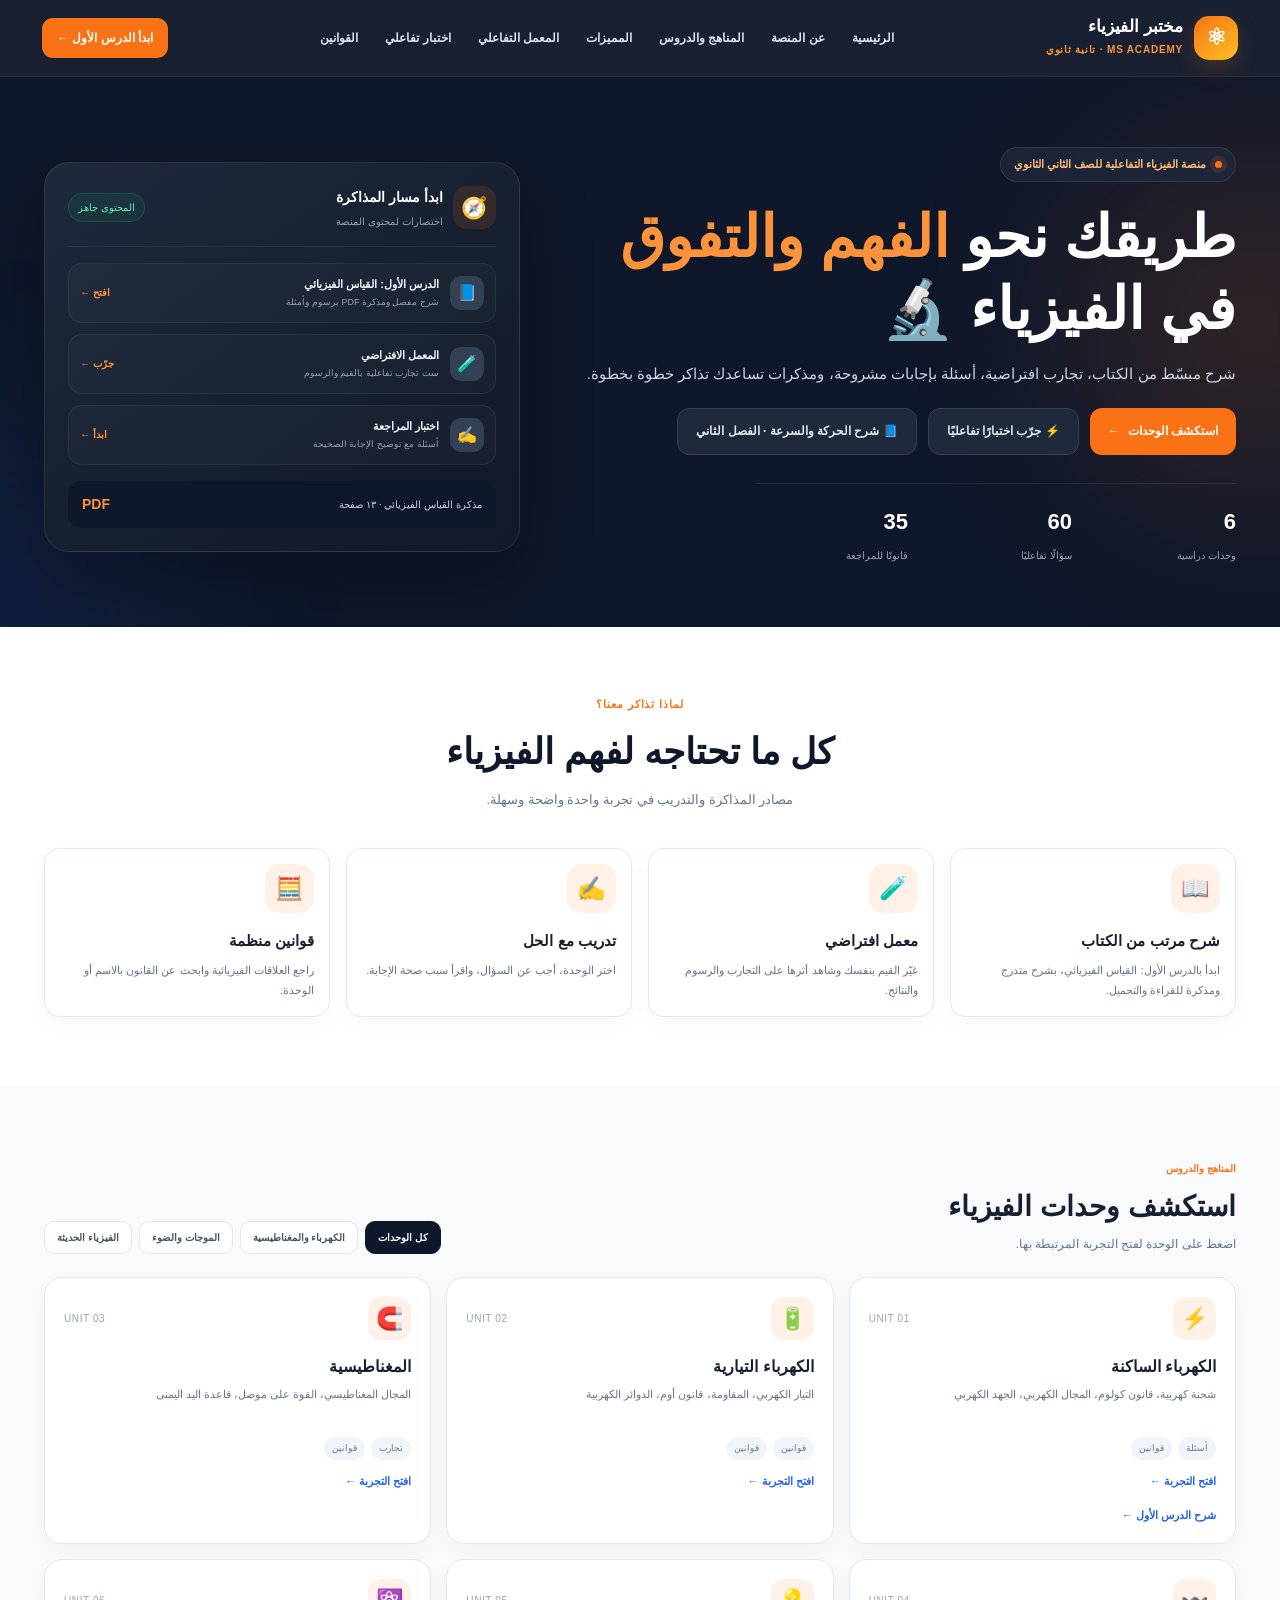
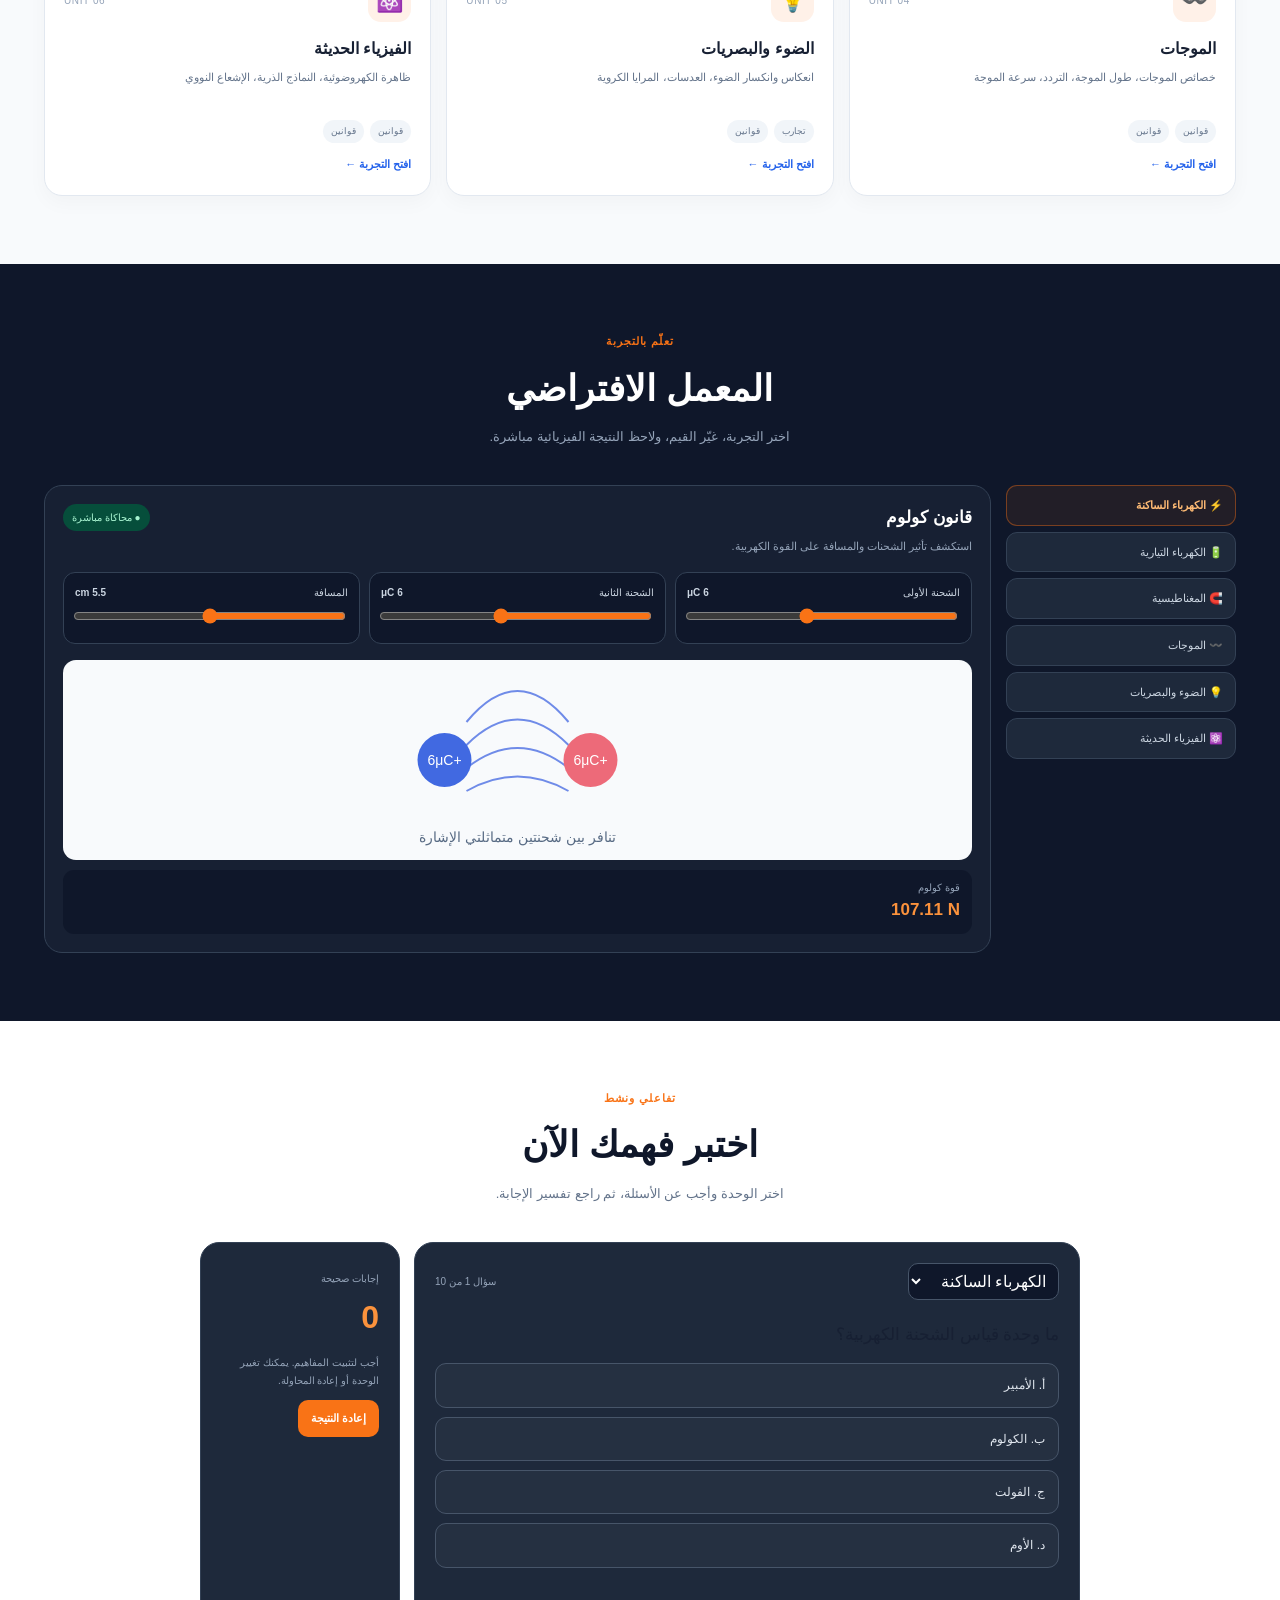
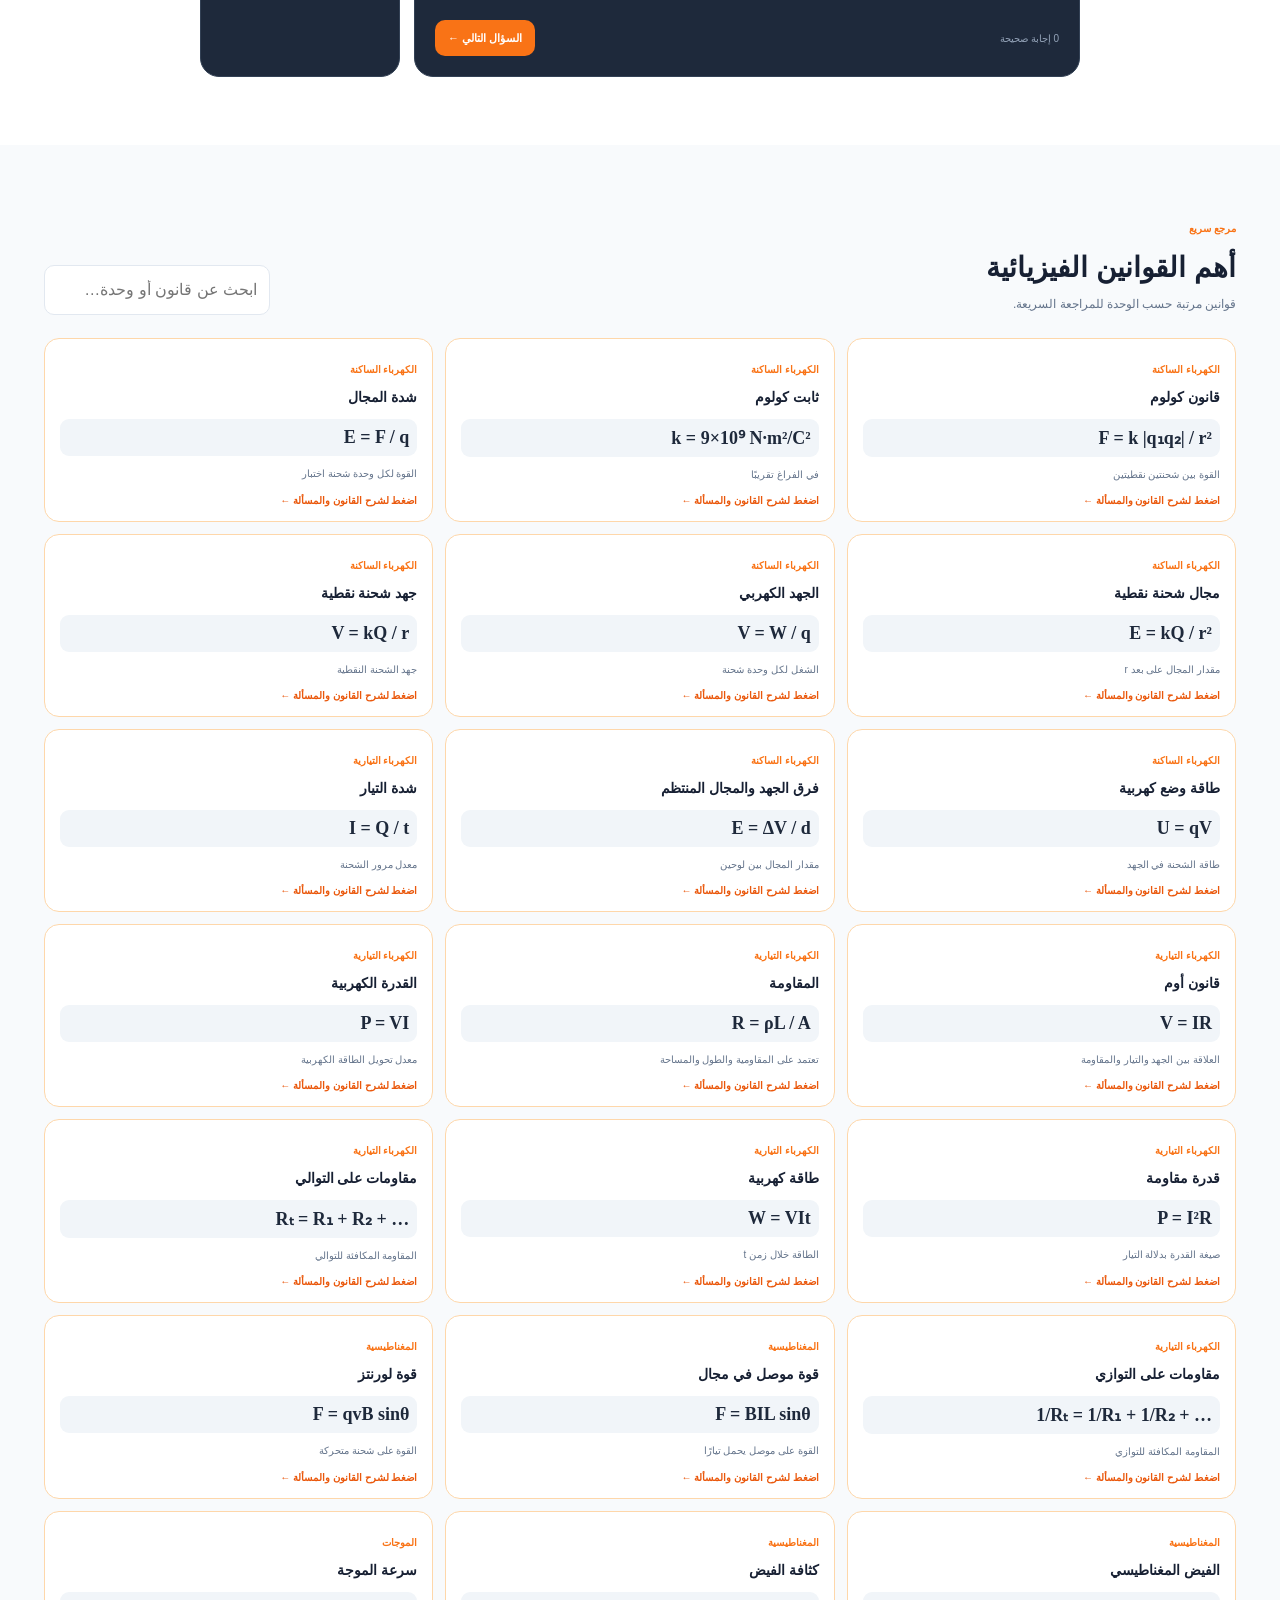
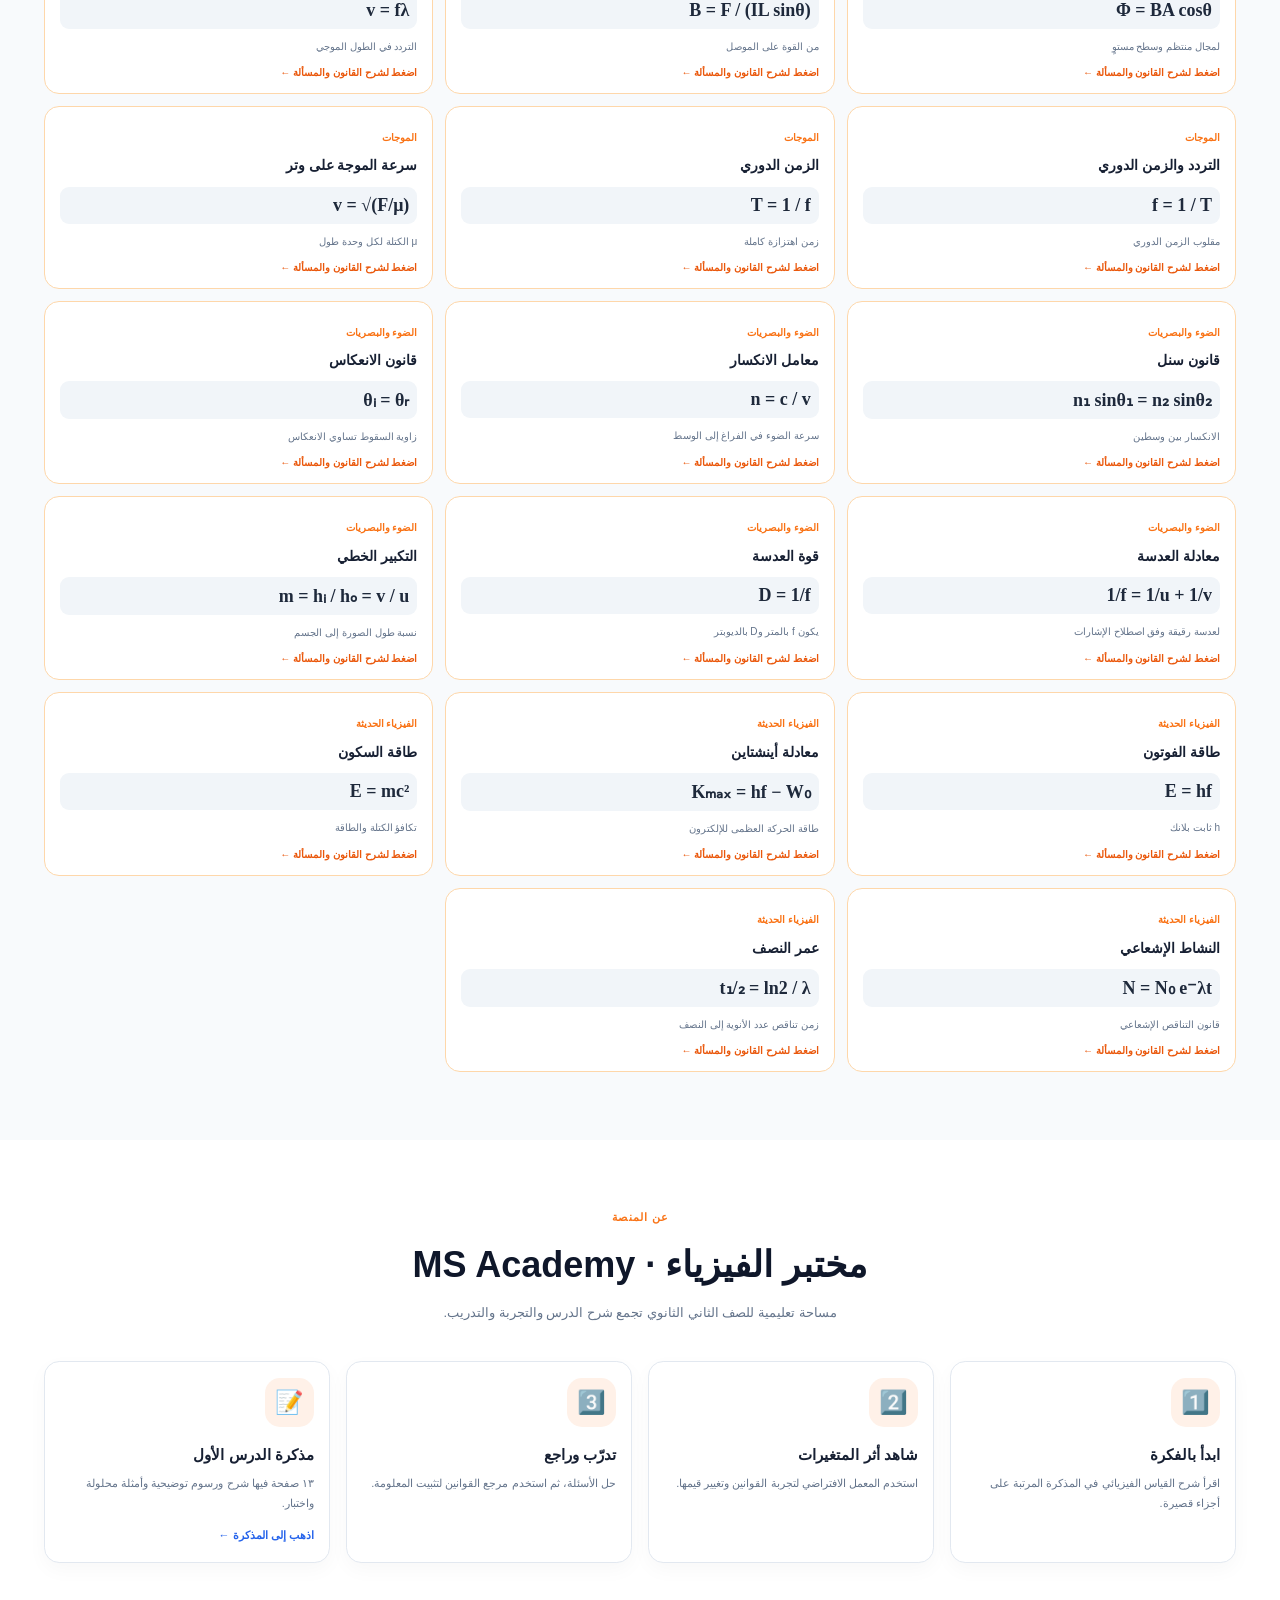
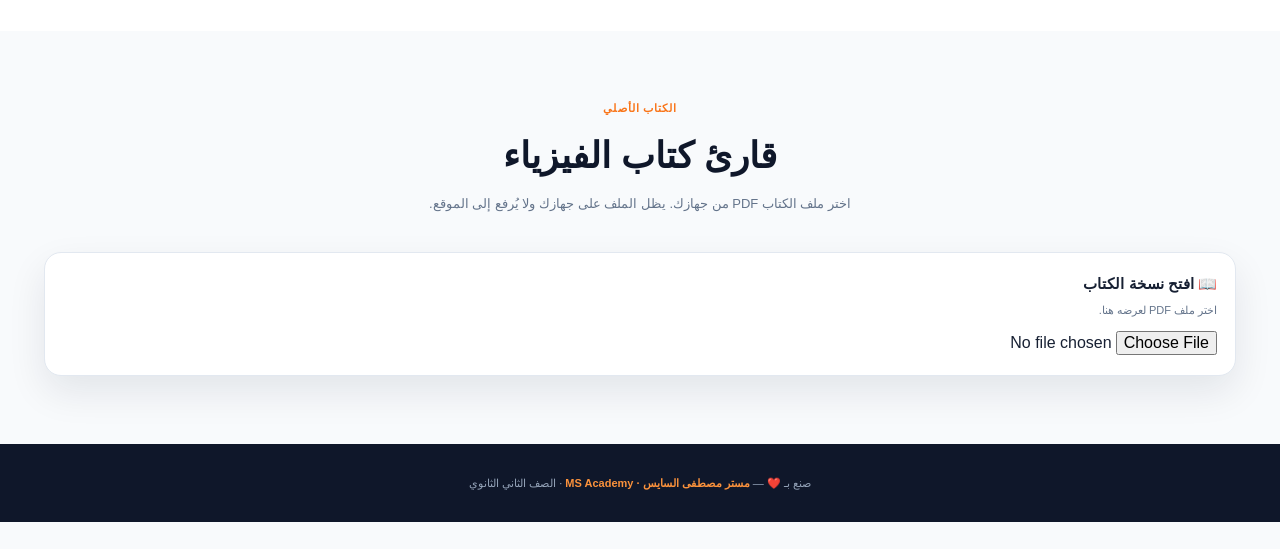
==== index.html @ 617c4ae4 "Link chapter 2 lesson from homepage" ====
<!doctype html>
<html lang="ar" dir="rtl"><head><meta charset="utf-8"><meta name="viewport" content="width=device-width,initial-scale=1"><meta name="theme-color" content="#0f172a"><meta name="description" content="مختبر الفيزياء للصف الثاني الثانوي مع مستر مصطفى السايس: دروس، تجارب افتراضية، أسئلة وقوانين."><title>مختبر الفيزياء | MS Academy</title><link rel="preconnect" href="https://fonts.googleapis.com"><link rel="preconnect" href="https://fonts.gstatic.com" crossorigin><link href="https://fonts.googleapis.com/css2?family=Cairo:wght@400;500;600;700;800;900&display=swap" rel="stylesheet">
<meta http-equiv="Content-Security-Policy" content="default-src 'self'; script-src 'self'; style-src 'self' https://fonts.googleapis.com; font-src 'self' https://fonts.gstatic.com; img-src 'self' data:; frame-src 'self' blob:; object-src 'none'; base-uri 'self'; form-action 'self'"><link rel="stylesheet" href="styles.css"></head>
<body><a class="skiplink" href="#main">انتقل إلى المحتوى</a>
<header class="top"><nav class="nav"><a class="brand" href="#hero"><span class="brandicon">⚛</span><span><h1>مختبر الفيزياء</h1><small>MS Academy · تانية ثانوي</small></span></a><button class="menu" id="menubtn" aria-label="فتح القائمة">☰</button><div class="links" id="links"><a href="#hero">الرئيسية</a><a href="#about">عن المنصة</a><a href="#chapters">المناهج والدروس</a><a href="#features">المميزات</a><a href="#lab">المعمل التفاعلي</a><a href="#quiz">اختبار تفاعلي</a><a href="#formulas">القوانين</a></div><a class="navcta" href="lesson1.html">ابدأ الدرس الأول ←</a></nav></header>
<section class="hero" id="hero"><div class="container"><div class="hero-grid"><div class="hero-copy"><span class="eyebrow-pill"><i></i> منصة الفيزياء التفاعلية للصف الثاني الثانوي</span><h2>طريقك نحو <span>الفهم والتفوق</span> في الفيزياء 🔬</h2><p>شرح مبسّط من الكتاب، تجارب افتراضية، أسئلة بإجابات مشروحة، ومذكرات تساعدك تذاكر خطوة بخطوة.</p><div class="actions"><a class="btn" href="#chapters">استكشف الوحدات <span>←</span></a><a class="btn secondary" href="#quiz">⚡ جرّب اختبارًا تفاعليًا</a><a class="btn secondary" href="lesson2.html">📘 شرح الحركة والسرعة · الفصل الثاني</a></div><div class="hero-stats"><div class="hero-stat"><strong>6</strong><span>وحدات دراسية</span></div><div class="hero-stat"><strong>60</strong><span>سؤالًا تفاعليًا</span></div><div class="hero-stat"><strong>35</strong><span>قانونًا للمراجعة</span></div></div></div><aside class="path-card"><div class="path-head"><div class="path-brand"><span class="path-icon">🧭</span><div><h3>ابدأ مسار المذاكرة</h3><p>اختصارات لمحتوى المنصة</p></div></div><span class="ready">المحتوى جاهز</span></div><div class="path-list"><a class="path-row" href="lesson1.html"><span class="path-row-icon">📘</span><span><b>الدرس الأول: القياس الفيزيائي</b><small>شرح مفصل ومذكرة PDF برسوم وأمثلة</small></span><span class="path-link">افتح ←</span></a><a class="path-row" href="#lab"><span class="path-row-icon">🧪</span><span><b>المعمل الافتراضي</b><small>ست تجارب تفاعلية بالقيم والرسوم</small></span><span class="path-link">جرّب ←</span></a><a class="path-row" href="#quiz"><span class="path-row-icon">✍️</span><span><b>اختبار المراجعة</b><small>أسئلة مع توضيح الإجابة الصحيحة</small></span><span class="path-link">ابدأ ←</span></a></div><div class="path-bottom"><span>مذكرة القياس الفيزيائي · ١٣ صفحة</span><strong>PDF</strong></div></aside></div></div></section>
<main id="main">
<section class="section white" id="features"><div class="container"><div class="section-heading"><span class="tag">لماذا تذاكر معنا؟</span><h2>كل ما تحتاجه لفهم الفيزياء</h2><p>مصادر المذاكرة والتدريب في تجربة واحدة واضحة وسهلة.</p></div><div class="feature-grid"><article class="feature"><span class="feature-icon">📖</span><h3>شرح مرتب من الكتاب</h3><p>ابدأ بالدرس الأول: القياس الفيزيائي، بشرح متدرج ومذكرة للقراءة والتحميل.</p></article><article class="feature"><span class="feature-icon">🧪</span><h3>معمل افتراضي</h3><p>غيّر القيم بنفسك وشاهد أثرها على التجارب والرسوم والنتائج.</p></article><article class="feature"><span class="feature-icon">✍️</span><h3>تدريب مع الحل</h3><p>اختر الوحدة، أجب عن السؤال، واقرأ سبب صحة الإجابة.</p></article><article class="feature"><span class="feature-icon">🧮</span><h3>قوانين منظمة</h3><p>راجع العلاقات الفيزيائية وابحث عن القانون بالاسم أو الوحدة.</p></article></div></div></section>
<section class="section light" id="chapters"><div class="container"><div class="course-head"><div><span class="tile-eyebrow tile-eyebrow-accent">المناهج والدروس</span><h2>استكشف وحدات الفيزياء</h2><p>اضغط على الوحدة لفتح التجربة المرتبطة بها.</p></div><div class="filters" id="course-filters"><button class="filter-btn active" data-filter="all">كل الوحدات</button><button class="filter-btn" data-filter="electric">الكهرباء والمغناطيسية</button><button class="filter-btn" data-filter="waves">الموجات والضوء</button><button class="filter-btn" data-filter="modern">الفيزياء الحديثة</button></div></div><div class="unitgrid" id="unitgrid"></div></div></section>
<section class="section dark" id="lab"><div class="container"><div class="section-heading"><span class="tag">تعلّم بالتجربة</span><h2>المعمل الافتراضي</h2><p class="muted-on-dark">اختر التجربة، غيّر القيم، ولاحظ النتيجة الفيزيائية مباشرة.</p></div><div class="lab-layout"><nav class="labmenu" id="labmenu" aria-label="اختيار تجربة"></nav><div class="labbox"><div class="labtitle"><div><h3 id="labname">قانون كولوم</h3><p id="labdesc">استكشف تأثير الشحنات والمسافة على القوة الكهربية.</p></div><span class="live">● محاكاة مباشرة</span></div><div class="controls" id="controls"></div><canvas class="simcanvas" id="canvas" aria-label="رسم توضيحي للتجربة"></canvas><div class="readout" id="readout"></div></div></div></div></section>
<section class="section white" id="quiz"><div class="container"><div class="section-heading"><span class="tag">تفاعلي ونشط</span><h2>اختبر فهمك الآن</h2><p>اختر الوحدة وأجب عن الأسئلة، ثم راجع تفسير الإجابة.</p></div><div class="quiz-area"><div class="quizcard"><div class="quiztop"><select id="quizunit" aria-label="اختر الوحدة"></select><span class="qcount" id="qcount"></span></div><div class="question" id="question"></div><div class="answers" id="answers"></div><div class="feedback" id="feedback" aria-live="polite"></div><div class="quizfoot"><span class="qcount" id="progress"></span><button class="next" id="nextq">السؤال التالي ←</button></div></div><aside class="quizside"><div><span class="qcount">إجابات صحيحة</span><div class="score"><span id="score">0</span></div></div><p>أجب لتثبيت المفاهيم. يمكنك تغيير الوحدة أو إعادة المحاولة.</p><button class="next" id="restart">إعادة النتيجة</button></aside></div></div></section>
<section class="section light" id="formulas"><div class="container"><div class="course-head"><div><span class="tile-eyebrow tile-eyebrow-accent">مرجع سريع</span><h2>أهم القوانين الفيزيائية</h2><p>قوانين مرتبة حسب الوحدة للمراجعة السريعة.</p></div><input class="search" id="lawsearch" placeholder="ابحث عن قانون أو وحدة…" aria-label="ابحث عن قانون"></div><div class="formula" id="formula"></div></div></section>
<section class="section white" id="about"><div class="container"><div class="section-heading"><span class="tag">عن المنصة</span><h2>مختبر الفيزياء · MS Academy</h2><p>مساحة تعليمية للصف الثاني الثانوي تجمع شرح الدرس والتجربة والتدريب.</p></div><div class="feature-grid"><article class="feature"><span class="feature-icon">1️⃣</span><h3>ابدأ بالفكرة</h3><p>اقرأ شرح القياس الفيزيائي في المذكرة المرتبة على أجزاء قصيرة.</p></article><article class="feature"><span class="feature-icon">2️⃣</span><h3>شاهد أثر المتغيرات</h3><p>استخدم المعمل الافتراضي لتجربة القوانين وتغيير قيمها.</p></article><article class="feature"><span class="feature-icon">3️⃣</span><h3>تدرّب وراجع</h3><p>حل الأسئلة، ثم استخدم مرجع القوانين لتثبيت المعلومة.</p></article><article class="feature"><span class="feature-icon">📝</span><h3>مذكرة الدرس الأول</h3><p>١٣ صفحة فيها شرح ورسوم توضيحية وأمثلة محلولة واختبار.</p><a class="arrow" href="lesson1.html">اذهب إلى المذكرة ←</a></article></div></div></section>
<section class="section light" id="book"><div class="container"><div class="section-heading"><span class="tag">الكتاب الأصلي</span><h2>قارئ كتاب الفيزياء</h2><p>اختر ملف الكتاب PDF من جهازك. يظل الملف على جهازك ولا يُرفع إلى الموقع.</p></div><div class="bookbox"><h3>📖 افتح نسخة الكتاب</h3><p>اختر ملف PDF لعرضه هنا.</p><input id="pdf-file" type="file" accept="application/pdf,.pdf" aria-label="اختر ملف كتاب PDF"></div><iframe id="pdf-frame" class="pdf-frame" title="عارض كتاب الفيزياء"></iframe></div></section>
</main><dialog class="law-dialog" id="law-dialog" aria-labelledby="law-dialog-title"><div class="law-dialog-inner"><div class="law-dialog-head"><div><span class="tile-eyebrow law-dialog-kicker">الكهرباء الساكنة · شرح القانون</span><h2 id="law-dialog-title">قانون كولوم</h2><p>القوة الكهروستاتيكية بين شحنتين نقطيتين</p></div><button class="law-close" id="law-close" aria-label="إغلاق الشرح">×</button></div><div class="law-dialog-content"><p>يحسب قانون كولوم مقدار القوة الكهربائية المتبادلة بين شحنتين صغيرتين ساكنتين. تزداد القوة بزيادة مقدار الشحنتين، وتقل كلما زادت المسافة بينهما.</p><div class="law-equation">F = k |q₁ q₂| / r²<small>مقدار القوة الكهروستاتيكية</small></div><h3>معاني الرموز</h3><div class="law-details-grid"><div class="law-detail"><b>F</b> مقدار القوة، بوحدة النيوتن (N).</div><div class="law-detail"><b>q₁ ، q₂</b> مقدار الشحنتين، بوحدة الكولوم (C).</div><div class="law-detail"><b>r</b> المسافة بين مركزي الشحنتين، بالمتر (m).</div><div class="law-detail"><b>k</b> ثابت كولوم، ويساوي تقريبًا 9×10⁹ N·m²/C² في الهواء أو الفراغ.</div></div><h3>متى وكيف نستخدمه؟</h3><ol><li>حوّل الشحنات إلى كولوم والمسافة إلى متر قبل التعويض.</li><li>عوّض بمقادير الشحنات والمسافة في القانون؛ تربيع المسافة مهم.</li><li>الناتج يعطي مقدار القوة. حدّد اتجاهها من نوع الشحنتين: المتشابهتان تتنافران والمختلفتان تتجاذبان.</li></ol><h3>مسألة محلولة</h3><div class="example-box"><p><b>المسألة:</b> شحنتان مقداراهما +2 μC و−3 μC، تفصل بينهما مسافة 20 cm. احسب مقدار القوة ونوعها.</p><div class="solution-step"><b>١) التحويل إلى وحدات النظام الدولي:</b><br>q₁ = 2×10⁻⁶ C، و q₂ = 3×10⁻⁶ C، و r = 0.20 m.</div><div class="solution-step"><b>٢) التعويض:</b><br>F = (9×10⁹ × 2×10⁻⁶ × 3×10⁻⁶) ÷ (0.20)².</div><div class="solution-step"><b>٣) الحساب:</b><br>F = 0.054 ÷ 0.04 = 1.35 N.</div><p><span class="answer-final">الإجابة: 1.35 نيوتن، والقوة تجاذب</span></p><p>لأن الشحنتين مختلفتا الإشارة.</p></div><h3>ملاحظة مهمة</h3><p>القانون هنا يعطي مقدار القوة. لا تنسَ تحويل السنتيمتر والميكروكولوم قبل التعويض، ولا تنسَ تربيع المسافة كاملة.</p></div></div></dialog>
<footer class="footer">صنع بـ <span class="footer-heart">❤️</span> — <b>مستر مصطفى السايس · MS Academy</b> · الصف الثاني الثانوي</footer>
<script src="app.js" defer></script></body></html>
---- styles.css ----
:root{--dark:#0f172a;--navy:#1e293b;--orange:#f97316;--orange2:#ea580c;--blue:#3b82f6;--light:#f8fafc;--ink:#172033;--muted:#64748b;--line:#e2e8f0;--shadow:0 16px 38px rgba(15,23,42,.09)}*{box-sizing:border-box}html{scroll-behavior:smooth;scroll-padding-top:82px}body{margin:0;background:var(--light);color:var(--ink);font-family:Cairo,Tahoma,Arial,sans-serif;line-height:1.7}a{color:inherit;text-decoration:none}button,input,select{font:inherit}button{cursor:pointer}.top{position:sticky;top:0;z-index:30;background:rgba(15,23,42,.96);color:#fff;backdrop-filter:blur(14px);border-bottom:1px solid #ffffff12}.nav{height:76px;max-width:1240px;margin:auto;padding:0 22px;display:flex;align-items:center;justify-content:space-between;gap:16px}.brand{display:flex;align-items:center;gap:11px}.brandicon{width:44px;height:44px;display:grid;place-items:center;border-radius:15px;background:linear-gradient(145deg,var(--orange),#fbbf24);font-size:23px;font-weight:900;box-shadow:0 8px 22px #f9731633}.brand h1{font-size:17px;line-height:1.1;margin:0}.brand small{display:block;color:#fb923c;text-transform:uppercase;letter-spacing:.08em;font-size:10px;font-weight:800;margin-top:5px}.links{display:flex;align-items:center;gap:3px}.links a{padding:9px 12px;border-radius:11px;color:#dbe4f0;font-weight:600;font-size:12px;transition:.18s}.links a:hover,.links a.active{color:#fb923c;background:#ffffff0c}.navcta{background:var(--orange);color:white;padding:10px 15px;border-radius:11px;font-size:12px;font-weight:800;white-space:nowrap}.navcta:hover,.btn:hover{background:var(--orange2);transform:translateY(-1px)}.menu{display:none;color:#fff;background:#ffffff0e;border:1px solid #ffffff20;border-radius:10px;padding:7px 11px;font-size:20px}.hero{position:relative;background:var(--dark);color:#fff;overflow:hidden;padding:70px 22px 60px}.hero:before,.hero:after{content:"";position:absolute;width:350px;height:350px;border-radius:50%;filter:blur(90px);pointer-events:none}.hero:before{background:#f9731624;right:-150px;top:70px}.hero:after{background:#2563eb1a;left:-170px;bottom:-140px}.container{max-width:1240px;padding:0 22px;margin:0 auto;position:relative;z-index:1}.hero-grid{display:grid;grid-template-columns:1.25fr .9fr;align-items:center;gap:55px}.hero-copy{text-align:right}.eyebrow-pill{display:inline-flex;align-items:center;gap:9px;padding:7px 13px;border-radius:99px;border:1px solid #ffffff17;background:#1e293bcc;color:#fdba74;font-size:11px;font-weight:700}.eyebrow-pill i{width:7px;height:7px;border-radius:50%;background:var(--orange);box-shadow:0 0 0 5px #f9731622}.hero h2{font-size:clamp(34px,4.5vw,59px);line-height:1.25;margin:20px 0 15px;font-weight:900}.hero h2 span{color:#fb923c}.hero-copy>p{color:#cbd5e1;font-size:15px;max-width:650px;margin:0}.actions{display:flex;flex-wrap:wrap;gap:11px;margin-top:22px}.btn{display:inline-flex;justify-content:center;align-items:center;gap:8px;background:var(--orange);color:white;border:0;border-radius:12px;padding:12px 18px;font-size:12px;font-weight:800;transition:.2s}.btn.secondary{background:#1e293b;border:1px solid #334155;color:#e2e8f0}.btn.secondary:hover{background:#334155}.hero-stats{display:grid;grid-template-columns:repeat(3,1fr);gap:12px;max-width:480px;margin-top:28px;padding-top:19px;border-top:1px solid #ffffff15}.hero-stat strong{font-size:22px;display:block;color:#fff}.hero-stat span{font-size:10px;color:#94a3b8}.path-card{background:linear-gradient(145deg,#1e293b,#111827);border:1px solid #ffffff17;border-radius:25px;padding:23px;box-shadow:0 28px 70px #0004}.path-head{display:flex;align-items:center;justify-content:space-between;gap:12px;padding-bottom:16px;border-bottom:1px solid #ffffff12}.path-brand{display:flex;align-items:center;gap:10px}.path-icon{width:43px;height:43px;display:grid;place-items:center;border-radius:14px;background:#f9731620;color:#fb923c;font-size:21px}.path-head h3{font-size:14px;margin:0}.path-head p{font-size:10px;color:#94a3b8;margin:3px 0 0}.ready{font-size:10px;color:#6ee7b7;background:#10b98118;border:1px solid #10b98133;padding:5px 9px;border-radius:99px}.path-list{display:grid;gap:11px;margin:16px 0}.path-row{display:flex;align-items:center;gap:11px;padding:11px;border:1px solid #ffffff10;border-radius:14px;background:#ffffff06}.path-row-icon{width:34px;height:34px;flex:none;display:grid;place-items:center;background:#334155;border-radius:11px}.path-row b{display:block;font-size:11px;color:#f1f5f9}.path-row small{display:block;color:#94a3b8;font-size:9px;margin-top:2px}.path-link{margin-right:auto;color:#fb923c;font-size:10px;font-weight:700}.path-bottom{display:flex;align-items:center;justify-content:space-between;background:#0f172a;border-radius:13px;padding:12px 14px;color:#cbd5e1;font-size:10px}.path-bottom strong{color:#fb923c;font-size:14px}.section{padding:68px 22px}.section.white{background:#fff}.section.light{background:var(--light)}.section.dark{background:var(--dark);color:#fff}.section-heading{text-align:center;max-width:730px;margin:0 auto 37px}.section-heading .tag{font-size:11px;font-weight:900;letter-spacing:.08em;color:var(--orange);display:block}.section-heading h2{font-size:clamp(25px,3vw,36px);margin:7px 0;color:#0f172a}.section.dark .section-heading h2{color:#fff}.section-heading p{font-size:13px;color:var(--muted);margin:0}.section.dark .section-heading p{color:#94a3b8}.feature-grid{display:grid;grid-template-columns:repeat(4,minmax(0,1fr));gap:16px}.feature{background:#fff;border:1px solid var(--line);border-radius:19px;padding:22px;box-shadow:0 7px 20px #0f172a08;transition:.25s}.feature:hover,.unit:hover{transform:translateY(-5px);box-shadow:var(--shadow)}.feature-icon{width:49px;height:49px;display:grid;place-items:center;border-radius:15px;background:#fff1e8;color:var(--orange);font-size:23px}.feature h3{font-size:15px;margin:15px 0 7px}.feature p{font-size:11px;color:var(--muted);line-height:1.8;margin:0}.course-head{display:flex;justify-content:space-between;align-items:end;gap:18px;margin-bottom:23px}.course-head h2{font-size:28px;margin:3px 0}.course-head p{color:var(--muted);font-size:12px;margin:0}.filters{display:flex;flex-wrap:wrap;gap:7px}.filter-btn{border:1px solid var(--line);border-radius:10px;background:white;color:#475569;padding:7px 12px;font-size:10px;font-weight:700}.filter-btn.active,.filter-btn:hover{background:var(--dark);color:#fff;border-color:var(--dark)}.unitgrid{display:grid;grid-template-columns:repeat(3,minmax(0,1fr));gap:15px}.unit{background:#fff;border:1px solid var(--line);border-radius:18px;padding:19px;transition:.22s;cursor:pointer;box-shadow:0 7px 20px #0f172a08}.unitTop{display:flex;align-items:center;justify-content:space-between}.unitIcon{width:43px;height:43px;display:grid;place-items:center;border-radius:13px;background:#fff1e8;font-size:22px}.unitnum{font-size:10px;color:#94a3b8;letter-spacing:.06em}.unit h3{font-size:16px;margin:13px 0 5px}.unit p{font-size:11px;color:var(--muted);margin:0;line-height:1.75;min-height:40px}.chips{display:flex;gap:6px;margin-top:12px}.chip{background:#f1f5f9;border-radius:99px;color:#64748b;padding:4px 8px;font-size:9px}.arrow{display:inline-block;color:#2563eb;font-size:11px;font-weight:800;margin-top:12px}.lab-layout{display:grid;grid-template-columns:230px minmax(0,1fr);gap:15px}.labmenu{display:grid;gap:6px;align-content:start}.labchoice{background:#1e293b;border:1px solid #334155;border-radius:11px;color:#cbd5e1;text-align:right;padding:10px 12px;font-size:11px}.labchoice.active{color:#fdba74;border-color:#f9731666;background:#f9731615;font-weight:800}.labchoice:hover{color:white;border-color:#f97316}.labbox{background:#172033;border:1px solid #334155;border-radius:18px;padding:18px}.labtitle{display:flex;align-items:start;justify-content:space-between;gap:12px}.labtitle h3{font-size:17px;margin:0 0 4px}.labtitle p{font-size:11px;color:#94a3b8;margin:0}.live{background:#064e3b;color:#a7f3d0;font-size:10px;padding:5px 9px;border-radius:99px;white-space:nowrap}.controls{display:flex;gap:9px;flex-wrap:wrap;margin:16px 0}.control{flex:1;min-width:145px;padding:11px;border:1px solid #334155;border-radius:12px;background:#0f172a}.control label{display:flex;justify-content:space-between;gap:5px;font-size:10px;color:#cbd5e1}.control input{width:100%;accent-color:var(--orange);margin-top:7px}.simcanvas{width:100%;height:200px;border-radius:13px;display:block;background:#f8fafc}.readout{display:flex;gap:9px;margin-top:10px}.metric{flex:1;padding:9px 12px;background:#0f172a;border-radius:11px;color:#94a3b8;font-size:10px}.metric b{display:block;color:#fb923c;direction:ltr;text-align:right;font-size:17px}.quiz-area{max-width:880px;margin:auto;display:grid;grid-template-columns:minmax(0,1fr) 200px;gap:14px}.quizcard,.quizside{background:#1e293b;border:1px solid #334155;border-radius:19px;padding:20px}.quiztop,.quizfoot{display:flex;align-items:center;justify-content:space-between;gap:12px}.quiztop select{max-width:65%;background:#0f172a;color:white;border:1px solid #475569;border-radius:10px;padding:8px}.qcount{font-size:10px;color:#94a3b8}.question{font-size:17px;line-height:1.8;margin:20px 0 13px}.answers{display:grid;gap:9px}.answer{width:100%;text-align:right;padding:11px 13px;border:1px solid #475569;border-radius:11px;background:#ffffff08;color:#e2e8f0;font-size:12px}.answer:hover{border-color:var(--orange);background:#f9731610}.answer.correct{border-color:#10b981;background:#064e3b;color:#d1fae5}.answer.wrong{border-color:#f43f5e;background:#4c0519;color:#ffe4e6}.feedback{min-height:32px;font-size:11px;color:#cbd5e1;margin:10px 0}.quizfoot .next,.quizside .next{background:var(--orange);color:white;border:0;border-radius:10px;padding:9px 13px;font-size:11px;font-weight:800}.score{font-size:32px;font-weight:900;color:#fb923c}.quizside p{font-size:10px;color:#94a3b8;line-height:1.8}.formula{display:grid;grid-template-columns:repeat(3,minmax(0,1fr));gap:12px}.law{background:#fff;border:1px solid var(--line);border-radius:15px;padding:15px;transition:.2s}.law:hover{border-color:#fdba74;transform:translateY(-3px);box-shadow:var(--shadow)}.law small{color:var(--orange);font-size:10px;font-weight:800}.law h3{font-size:14px;margin:5px 0}.eq{font:600 18px Cambria,"Times New Roman",serif;direction:ltr;text-align:right;background:#f1f5f9;color:#1e293b;border-radius:9px;padding:8px;margin:9px 0}.law p{font-size:10px;color:var(--muted);margin:0}.search{min-width:210px;padding:10px 12px;border:1px solid var(--line);border-radius:10px;background:#fff}.bookbox{background:#fff;border:1px solid var(--line);border-radius:17px;padding:18px;box-shadow:var(--shadow)}.bookbox h3{font-size:15px;margin:0 0 4px}.bookbox p{font-size:11px;color:var(--muted);margin:0 0 10px}.footer{background:var(--dark);color:#94a3b8;padding:30px 22px;text-align:center;font-size:11px}.footer b{color:#fb923c}.skiplink{position:absolute;right:10px;top:-60px;background:white;color:#0f172a;padding:9px 12px;border-radius:9px;z-index:60}.skiplink:focus{top:10px}:focus-visible{outline:3px solid #fb923c;outline-offset:3px}
@media(max-width:950px){.hero-grid{gap:28px}.feature-grid{grid-template-columns:repeat(2,minmax(0,1fr))}.unitgrid{grid-template-columns:repeat(2,minmax(0,1fr))}.formula{grid-template-columns:repeat(2,minmax(0,1fr))}.links a{padding:8px}.navcta{display:none}}
@media(max-width:650px){.nav{height:66px;padding:0 14px}.brandicon{width:40px;height:40px}.brand h1{font-size:14px}.menu{display:block}.links{display:none;position:absolute;top:66px;right:0;left:0;padding:13px;background:#0f172a;flex-direction:column;align-items:stretch;border-bottom:1px solid #ffffff1a}.links.open{display:flex}.links a{padding:11px}.hero{padding:43px 0}.container{padding:0 15px}.hero-grid{grid-template-columns:1fr;gap:28px}.hero-copy{text-align:center}.hero h2{font-size:35px}.hero-copy>p{font-size:13px}.actions{justify-content:center}.hero-stats{margin:24px auto 0}.hero-stat strong{font-size:19px}.path-card{padding:17px;border-radius:19px}.section{padding:48px 15px}.section-heading{margin-bottom:25px}.section-heading h2{font-size:25px}.feature-grid{grid-template-columns:1fr 1fr;gap:9px}.feature{padding:15px;border-radius:15px}.feature h3{font-size:12px;margin:10px 0 5px}.feature p{font-size:9px}.feature-icon{width:40px;height:40px;font-size:18px}.course-head{align-items:flex-start;flex-direction:column}.course-head h2{font-size:23px}.filters{width:100%}.filter-btn{padding:7px 9px}.unitgrid,.formula{grid-template-columns:1fr}.unit p{min-height:0}.lab-layout{grid-template-columns:1fr}.labmenu{display:flex;overflow:auto;scrollbar-width:thin}.labchoice{white-space:nowrap}.labtitle{flex-direction:column}.controls{display:grid;grid-template-columns:1fr 1fr}.control{min-width:0}.simcanvas{height:170px}.quiz-area{grid-template-columns:1fr}.quizside{display:flex;align-items:center;justify-content:space-between;gap:12px}.question{font-size:15px}.search{width:100%}.bookbox{padding:14px}}
.law-clickable{cursor:pointer;border-color:#fed7aa;position:relative;padding-bottom:38px}.law-clickable:hover{border-color:#f97316;box-shadow:0 14px 28px #f9731618}.law-open{position:absolute;right:15px;bottom:12px;color:#ea580c;font-size:10px;font-weight:800}.law-dialog{width:min(760px,calc(100% - 24px));max-height:88vh;padding:0;border:1px solid #e2e8f0;border-radius:22px;background:#f8fafc;color:#172033;box-shadow:0 30px 100px #0f172a55}.law-dialog::backdrop{background:#0f172ac9;backdrop-filter:blur(5px)}.law-dialog-inner{padding:24px}.law-dialog-head{display:flex;align-items:start;justify-content:space-between;gap:15px;border-bottom:1px solid #e2e8f0;padding-bottom:15px}.law-dialog-head h2{font-size:22px;margin:2px 0}.law-dialog-head p{font-size:12px;color:#64748b;margin:0}.law-close{width:36px;height:36px;border:0;border-radius:11px;background:#e2e8f0;color:#334155;font-size:19px}.law-dialog-content{max-height:calc(88vh - 100px);overflow:auto;padding:14px 2px 3px}.law-dialog-content h3{font-size:14px;margin:17px 0 6px;color:#0f172a}.law-dialog-content p,.law-dialog-content li{font-size:12px;line-height:1.9;color:#475569}.law-equation{direction:ltr;text-align:center;background:#0f172a;color:#fff;border-radius:15px;padding:16px;margin:12px 0;font:700 24px Cambria,"Times New Roman",serif}.law-equation small{display:block;font:12px Cairo,Tahoma,sans-serif;color:#fdba74;margin-top:5px}.law-details-grid{display:grid;grid-template-columns:repeat(2,minmax(0,1fr));gap:8px}.law-detail{background:#fff;border:1px solid #e2e8f0;border-radius:12px;padding:10px;font-size:11px;color:#475569}.law-detail b{color:#ea580c}.example-box{background:#fff7ed;border:1px solid #fed7aa;border-radius:15px;padding:15px}.example-box p{margin:5px 0}.solution-step{padding:7px 0;border-bottom:1px dashed #fdba74}.solution-step:last-child{border:0}.answer-final{display:inline-block;padding:7px 11px;background:#ffedd5;color:#9a3412;border-radius:10px;font-weight:900}@media(max-width:650px){.law-dialog-inner{padding:16px}.law-dialog-head h2{font-size:19px}.law-equation{font-size:19px}.law-details-grid{grid-template-columns:1fr}}
.tile-eyebrow-accent{color:#f97316;font-weight:900;font-size:10px}.muted-on-dark{color:#94a3b8}.pdf-frame{width:100%;height:72vh;border:1px solid #e2e8f0;border-radius:16px;margin-top:15px;background:white}.pdf-frame:not(.is-visible){display:none}.is-visible{display:block}.is-hidden{display:none!important}.law-dialog-kicker{color:#ea580c}.footer-heart{color:#fb7185}
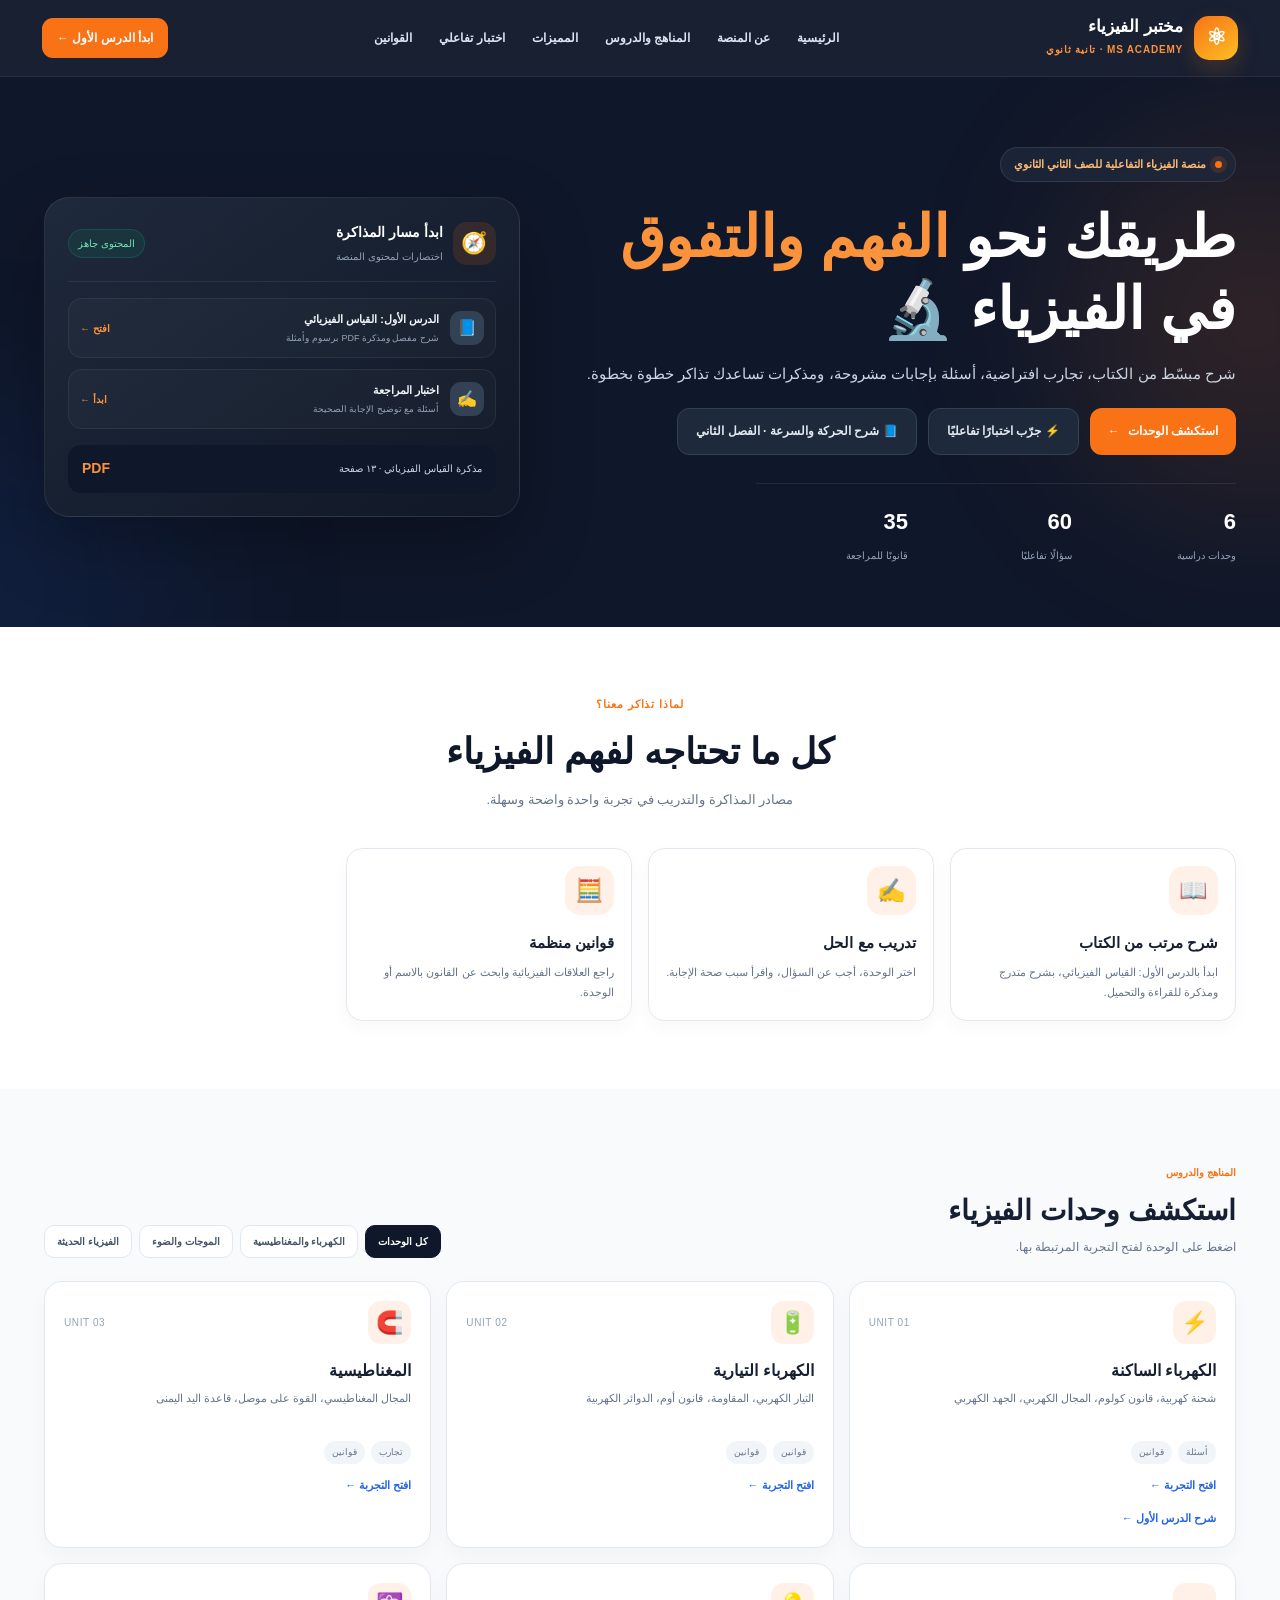
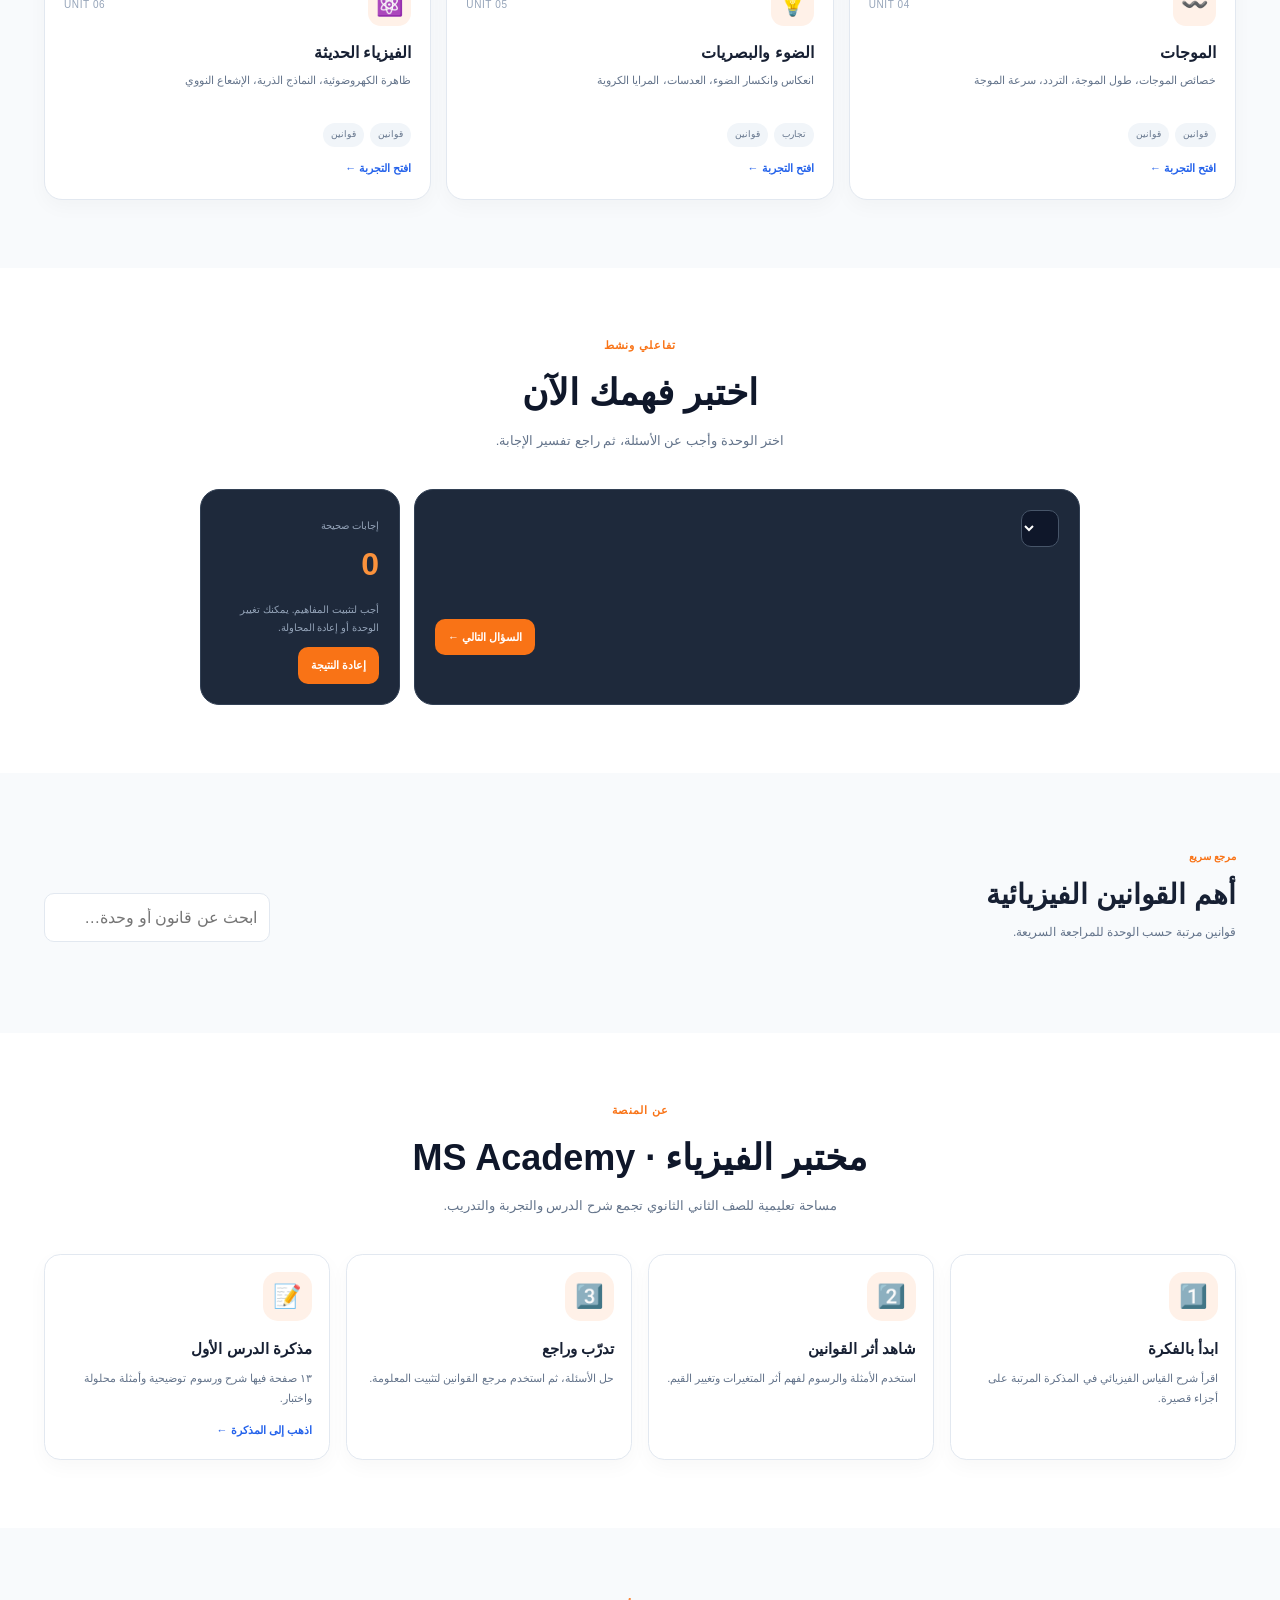
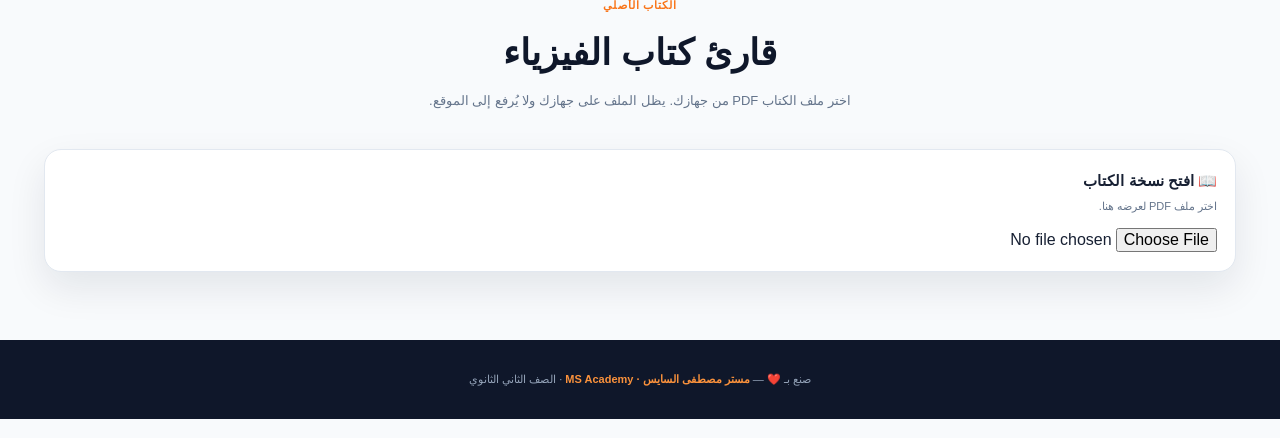
==== commit 23395cbb: "Remove virtual lab from homepage" ====
--- a/index.html
+++ b/index.html
@@ -2,16 +2,17 @@
 <html lang="ar" dir="rtl"><head><meta charset="utf-8"><meta name="viewport" content="width=device-width,initial-scale=1"><meta name="theme-color" content="#0f172a"><meta name="description" content="مختبر الفيزياء للصف الثاني الثانوي مع مستر مصطفى السايس: دروس، تجارب افتراضية، أسئلة وقوانين."><title>مختبر الفيزياء | MS Academy</title><link rel="preconnect" href="https://fonts.googleapis.com"><link rel="preconnect" href="https://fonts.gstatic.com" crossorigin><link href="https://fonts.googleapis.com/css2?family=Cairo:wght@400;500;600;700;800;900&display=swap" rel="stylesheet">
 <meta http-equiv="Content-Security-Policy" content="default-src 'self'; script-src 'self'; style-src 'self' https://fonts.googleapis.com; font-src 'self' https://fonts.gstatic.com; img-src 'self' data:; frame-src 'self' blob:; object-src 'none'; base-uri 'self'; form-action 'self'"><link rel="stylesheet" href="styles.css"></head>
 <body><a class="skiplink" href="#main">انتقل إلى المحتوى</a>
-<header class="top"><nav class="nav"><a class="brand" href="#hero"><span class="brandicon">⚛</span><span><h1>مختبر الفيزياء</h1><small>MS Academy · تانية ثانوي</small></span></a><button class="menu" id="menubtn" aria-label="فتح القائمة">☰</button><div class="links" id="links"><a href="#hero">الرئيسية</a><a href="#about">عن المنصة</a><a href="#chapters">المناهج والدروس</a><a href="#features">المميزات</a><a href="#lab">المعمل التفاعلي</a><a href="#quiz">اختبار تفاعلي</a><a href="#formulas">القوانين</a></div><a class="navcta" href="lesson1.html">ابدأ الدرس الأول ←</a></nav></header>
-<section class="hero" id="hero"><div class="container"><div class="hero-grid"><div class="hero-copy"><span class="eyebrow-pill"><i></i> منصة الفيزياء التفاعلية للصف الثاني الثانوي</span><h2>طريقك نحو <span>الفهم والتفوق</span> في الفيزياء 🔬</h2><p>شرح مبسّط من الكتاب، تجارب افتراضية، أسئلة بإجابات مشروحة، ومذكرات تساعدك تذاكر خطوة بخطوة.</p><div class="actions"><a class="btn" href="#chapters">استكشف الوحدات <span>←</span></a><a class="btn secondary" href="#quiz">⚡ جرّب اختبارًا تفاعليًا</a><a class="btn secondary" href="lesson2.html">📘 شرح الحركة والسرعة · الفصل الثاني</a></div><div class="hero-stats"><div class="hero-stat"><strong>6</strong><span>وحدات دراسية</span></div><div class="hero-stat"><strong>60</strong><span>سؤالًا تفاعليًا</span></div><div class="hero-stat"><strong>35</strong><span>قانونًا للمراجعة</span></div></div></div><aside class="path-card"><div class="path-head"><div class="path-brand"><span class="path-icon">🧭</span><div><h3>ابدأ مسار المذاكرة</h3><p>اختصارات لمحتوى المنصة</p></div></div><span class="ready">المحتوى جاهز</span></div><div class="path-list"><a class="path-row" href="lesson1.html"><span class="path-row-icon">📘</span><span><b>الدرس الأول: القياس الفيزيائي</b><small>شرح مفصل ومذكرة PDF برسوم وأمثلة</small></span><span class="path-link">افتح ←</span></a><a class="path-row" href="#lab"><span class="path-row-icon">🧪</span><span><b>المعمل الافتراضي</b><small>ست تجارب تفاعلية بالقيم والرسوم</small></span><span class="path-link">جرّب ←</span></a><a class="path-row" href="#quiz"><span class="path-row-icon">✍️</span><span><b>اختبار المراجعة</b><small>أسئلة مع توضيح الإجابة الصحيحة</small></span><span class="path-link">ابدأ ←</span></a></div><div class="path-bottom"><span>مذكرة القياس الفيزيائي · ١٣ صفحة</span><strong>PDF</strong></div></aside></div></div></section>
+<header class="top"><nav class="nav"><a class="brand" href="#hero"><span class="brandicon">⚛</span><span><h1>مختبر الفيزياء</h1><small>MS Academy · تانية ثانوي</small></span></a><button class="menu" id="menubtn" aria-label="فتح القائمة">☰</button><div class="links" id="links"><a href="#hero">الرئيسية</a><a href="#about">عن المنصة</a><a href="#chapters">المناهج والدروس</a><a href="#features">المميزات</a><a href="#quiz">اختبار تفاعلي</a><a href="#formulas">القوانين</a></div><a class="navcta" href="lesson1.html">ابدأ الدرس الأول ←</a></nav></header>
+<section class="hero" id="hero"><div class="container"><div class="hero-grid"><div class="hero-copy"><span class="eyebrow-pill"><i></i> منصة الفيزياء التفاعلية للصف الثاني الثانوي</span><h2>طريقك نحو <span>الفهم والتفوق</span> في الفيزياء 🔬</h2><p>شرح مبسّط من الكتاب، تجارب افتراضية، أسئلة بإجابات مشروحة، ومذكرات تساعدك تذاكر خطوة بخطوة.</p><div class="actions"><a class="btn" href="#chapters">استكشف الوحدات <span>←</span></a><a class="btn secondary" href="#quiz">⚡ جرّب اختبارًا تفاعليًا</a><a class="btn secondary" href="lesson2.html">📘 شرح الحركة والسرعة · الفصل الثاني</a></div><div class="hero-stats"><div class="hero-stat"><strong>6</strong><span>وحدات دراسية</span></div><div class="hero-stat"><strong>60</strong><span>سؤالًا تفاعليًا</span></div><div class="hero-stat"><strong>35</strong><span>قانونًا للمراجعة</span></div></div></div><aside class="path-card"><div class="path-head"><div class="path-brand"><span class="path-icon">🧭</span><div><h3>ابدأ مسار المذاكرة</h3><p>اختصارات لمحتوى المنصة</p></div></div><span class="ready">المحتوى جاهز</span></div><div class="path-list"><a class="path-row" href="lesson1.html"><span class="path-row-icon">📘</span><span><b>الدرس الأول: القياس الفيزيائي</b><small>شرح مفصل ومذكرة PDF برسوم وأمثلة</small></span><span class="path-link">افتح ←</span></a><a class="path-row" href="#quiz"><span class="path-row-icon">✍️</span><span><b>اختبار المراجعة</b><small>أسئلة مع توضيح الإجابة الصحيحة</small></span><span class="path-link">ابدأ ←</span></a></div><div class="path-bottom"><span>مذكرة القياس الفيزيائي · ١٣ صفحة</span><strong>PDF</strong></div></aside></div></div></section>
 <main id="main">
-<section class="section white" id="features"><div class="container"><div class="section-heading"><span class="tag">لماذا تذاكر معنا؟</span><h2>كل ما تحتاجه لفهم الفيزياء</h2><p>مصادر المذاكرة والتدريب في تجربة واحدة واضحة وسهلة.</p></div><div class="feature-grid"><article class="feature"><span class="feature-icon">📖</span><h3>شرح مرتب من الكتاب</h3><p>ابدأ بالدرس الأول: القياس الفيزيائي، بشرح متدرج ومذكرة للقراءة والتحميل.</p></article><article class="feature"><span class="feature-icon">🧪</span><h3>معمل افتراضي</h3><p>غيّر القيم بنفسك وشاهد أثرها على التجارب والرسوم والنتائج.</p></article><article class="feature"><span class="feature-icon">✍️</span><h3>تدريب مع الحل</h3><p>اختر الوحدة، أجب عن السؤال، واقرأ سبب صحة الإجابة.</p></article><article class="feature"><span class="feature-icon">🧮</span><h3>قوانين منظمة</h3><p>راجع العلاقات الفيزيائية وابحث عن القانون بالاسم أو الوحدة.</p></article></div></div></section>
+<section class="section white" id="features"><div class="container"><div class="section-heading"><span class="tag">لماذا تذاكر معنا؟</span><h2>كل ما تحتاجه لفهم الفيزياء</h2><p>مصادر المذاكرة والتدريب في تجربة واحدة واضحة وسهلة.</p></div><div class="feature-grid"><article class="feature"><span class="feature-icon">📖</span><h3>شرح مرتب من الكتاب</h3><p>ابدأ بالدرس الأول: القياس الفيزيائي، بشرح متدرج ومذكرة للقراءة والتحميل.</p></article><article class="feature"><span class="feature-icon">✍️</span><h3>تدريب مع الحل</h3><p>اختر الوحدة، أجب عن السؤال، واقرأ سبب صحة الإجابة.</p></article><article class="feature"><span class="feature-icon">🧮</span><h3>قوانين منظمة</h3><p>راجع العلاقات الفيزيائية وابحث عن القانون بالاسم أو الوحدة.</p></article></div></div></section>
 <section class="section light" id="chapters"><div class="container"><div class="course-head"><div><span class="tile-eyebrow tile-eyebrow-accent">المناهج والدروس</span><h2>استكشف وحدات الفيزياء</h2><p>اضغط على الوحدة لفتح التجربة المرتبطة بها.</p></div><div class="filters" id="course-filters"><button class="filter-btn active" data-filter="all">كل الوحدات</button><button class="filter-btn" data-filter="electric">الكهرباء والمغناطيسية</button><button class="filter-btn" data-filter="waves">الموجات والضوء</button><button class="filter-btn" data-filter="modern">الفيزياء الحديثة</button></div></div><div class="unitgrid" id="unitgrid"></div></div></section>
-<section class="section dark" id="lab"><div class="container"><div class="section-heading"><span class="tag">تعلّم بالتجربة</span><h2>المعمل الافتراضي</h2><p class="muted-on-dark">اختر التجربة، غيّر القيم، ولاحظ النتيجة الفيزيائية مباشرة.</p></div><div class="lab-layout"><nav class="labmenu" id="labmenu" aria-label="اختيار تجربة"></nav><div class="labbox"><div class="labtitle"><div><h3 id="labname">قانون كولوم</h3><p id="labdesc">استكشف تأثير الشحنات والمسافة على القوة الكهربية.</p></div><span class="live">● محاكاة مباشرة</span></div><div class="controls" id="controls"></div><canvas class="simcanvas" id="canvas" aria-label="رسم توضيحي للتجربة"></canvas><div class="readout" id="readout"></div></div></div></div></section>
 <section class="section white" id="quiz"><div class="container"><div class="section-heading"><span class="tag">تفاعلي ونشط</span><h2>اختبر فهمك الآن</h2><p>اختر الوحدة وأجب عن الأسئلة، ثم راجع تفسير الإجابة.</p></div><div class="quiz-area"><div class="quizcard"><div class="quiztop"><select id="quizunit" aria-label="اختر الوحدة"></select><span class="qcount" id="qcount"></span></div><div class="question" id="question"></div><div class="answers" id="answers"></div><div class="feedback" id="feedback" aria-live="polite"></div><div class="quizfoot"><span class="qcount" id="progress"></span><button class="next" id="nextq">السؤال التالي ←</button></div></div><aside class="quizside"><div><span class="qcount">إجابات صحيحة</span><div class="score"><span id="score">0</span></div></div><p>أجب لتثبيت المفاهيم. يمكنك تغيير الوحدة أو إعادة المحاولة.</p><button class="next" id="restart">إعادة النتيجة</button></aside></div></div></section>
 <section class="section light" id="formulas"><div class="container"><div class="course-head"><div><span class="tile-eyebrow tile-eyebrow-accent">مرجع سريع</span><h2>أهم القوانين الفيزيائية</h2><p>قوانين مرتبة حسب الوحدة للمراجعة السريعة.</p></div><input class="search" id="lawsearch" placeholder="ابحث عن قانون أو وحدة…" aria-label="ابحث عن قانون"></div><div class="formula" id="formula"></div></div></section>
-<section class="section white" id="about"><div class="container"><div class="section-heading"><span class="tag">عن المنصة</span><h2>مختبر الفيزياء · MS Academy</h2><p>مساحة تعليمية للصف الثاني الثانوي تجمع شرح الدرس والتجربة والتدريب.</p></div><div class="feature-grid"><article class="feature"><span class="feature-icon">1️⃣</span><h3>ابدأ بالفكرة</h3><p>اقرأ شرح القياس الفيزيائي في المذكرة المرتبة على أجزاء قصيرة.</p></article><article class="feature"><span class="feature-icon">2️⃣</span><h3>شاهد أثر المتغيرات</h3><p>استخدم المعمل الافتراضي لتجربة القوانين وتغيير قيمها.</p></article><article class="feature"><span class="feature-icon">3️⃣</span><h3>تدرّب وراجع</h3><p>حل الأسئلة، ثم استخدم مرجع القوانين لتثبيت المعلومة.</p></article><article class="feature"><span class="feature-icon">📝</span><h3>مذكرة الدرس الأول</h3><p>١٣ صفحة فيها شرح ورسوم توضيحية وأمثلة محلولة واختبار.</p><a class="arrow" href="lesson1.html">اذهب إلى المذكرة ←</a></article></div></div></section>
+<section class="section white" id="about"><div class="container"><div class="section-heading"><span class="tag">عن المنصة</span><h2>مختبر الفيزياء · MS Academy</h2><p>مساحة تعليمية للصف الثاني الثانوي تجمع شرح الدرس والتجربة والتدريب.</p></div><div class="feature-grid"><article class="feature"><span class="feature-icon">1️⃣</span><h3>ابدأ بالفكرة</h3><p>اقرأ شرح القياس الفيزيائي في المذكرة المرتبة على أجزاء قصيرة.</p></article><article class="feature"><span class="feature-icon">2️⃣</span><h3>شاهد أثر القوانين</h3><p>استخدم الأمثلة والرسوم لفهم أثر المتغيرات وتغيير القيم.</p></article><article class="feature"><span class="feature-icon">3️⃣</span><h3>تدرّب وراجع</h3><p>حل الأسئلة، ثم استخدم مرجع القوانين لتثبيت المعلومة.</p></article><article class="feature"><span class="feature-icon">📝</span><h3>مذكرة الدرس الأول</h3><p>١٣ صفحة فيها شرح ورسوم توضيحية وأمثلة محلولة واختبار.</p><a class="arrow" href="lesson1.html">اذهب إلى المذكرة ←</a></article></div></div></section>
 <section class="section light" id="book"><div class="container"><div class="section-heading"><span class="tag">الكتاب الأصلي</span><h2>قارئ كتاب الفيزياء</h2><p>اختر ملف الكتاب PDF من جهازك. يظل الملف على جهازك ولا يُرفع إلى الموقع.</p></div><div class="bookbox"><h3>📖 افتح نسخة الكتاب</h3><p>اختر ملف PDF لعرضه هنا.</p><input id="pdf-file" type="file" accept="application/pdf,.pdf" aria-label="اختر ملف كتاب PDF"></div><iframe id="pdf-frame" class="pdf-frame" title="عارض كتاب الفيزياء"></iframe></div></section>
 </main><dialog class="law-dialog" id="law-dialog" aria-labelledby="law-dialog-title"><div class="law-dialog-inner"><div class="law-dialog-head"><div><span class="tile-eyebrow law-dialog-kicker">الكهرباء الساكنة · شرح القانون</span><h2 id="law-dialog-title">قانون كولوم</h2><p>القوة الكهروستاتيكية بين شحنتين نقطيتين</p></div><button class="law-close" id="law-close" aria-label="إغلاق الشرح">×</button></div><div class="law-dialog-content"><p>يحسب قانون كولوم مقدار القوة الكهربائية المتبادلة بين شحنتين صغيرتين ساكنتين. تزداد القوة بزيادة مقدار الشحنتين، وتقل كلما زادت المسافة بينهما.</p><div class="law-equation">F = k |q₁ q₂| / r²<small>مقدار القوة الكهروستاتيكية</small></div><h3>معاني الرموز</h3><div class="law-details-grid"><div class="law-detail"><b>F</b> مقدار القوة، بوحدة النيوتن (N).</div><div class="law-detail"><b>q₁ ، q₂</b> مقدار الشحنتين، بوحدة الكولوم (C).</div><div class="law-detail"><b>r</b> المسافة بين مركزي الشحنتين، بالمتر (m).</div><div class="law-detail"><b>k</b> ثابت كولوم، ويساوي تقريبًا 9×10⁹ N·m²/C² في الهواء أو الفراغ.</div></div><h3>متى وكيف نستخدمه؟</h3><ol><li>حوّل الشحنات إلى كولوم والمسافة إلى متر قبل التعويض.</li><li>عوّض بمقادير الشحنات والمسافة في القانون؛ تربيع المسافة مهم.</li><li>الناتج يعطي مقدار القوة. حدّد اتجاهها من نوع الشحنتين: المتشابهتان تتنافران والمختلفتان تتجاذبان.</li></ol><h3>مسألة محلولة</h3><div class="example-box"><p><b>المسألة:</b> شحنتان مقداراهما +2 μC و−3 μC، تفصل بينهما مسافة 20 cm. احسب مقدار القوة ونوعها.</p><div class="solution-step"><b>١) التحويل إلى وحدات النظام الدولي:</b><br>q₁ = 2×10⁻⁶ C، و q₂ = 3×10⁻⁶ C، و r = 0.20 m.</div><div class="solution-step"><b>٢) التعويض:</b><br>F = (9×10⁹ × 2×10⁻⁶ × 3×10⁻⁶) ÷ (0.20)².</div><div class="solution-step"><b>٣) الحساب:</b><br>F = 0.054 ÷ 0.04 = 1.35 N.</div><p><span class="answer-final">الإجابة: 1.35 نيوتن، والقوة تجاذب</span></p><p>لأن الشحنتين مختلفتا الإشارة.</p></div><h3>ملاحظة مهمة</h3><p>القانون هنا يعطي مقدار القوة. لا تنسَ تحويل السنتيمتر والميكروكولوم قبل التعويض، ولا تنسَ تربيع المسافة كاملة.</p></div></div></dialog>
 <footer class="footer">صنع بـ <span class="footer-heart">❤️</span> — <b>مستر مصطفى السايس · MS Academy</b> · الصف الثاني الثانوي</footer>
 <script src="app.js" defer></script></body></html>
+
+
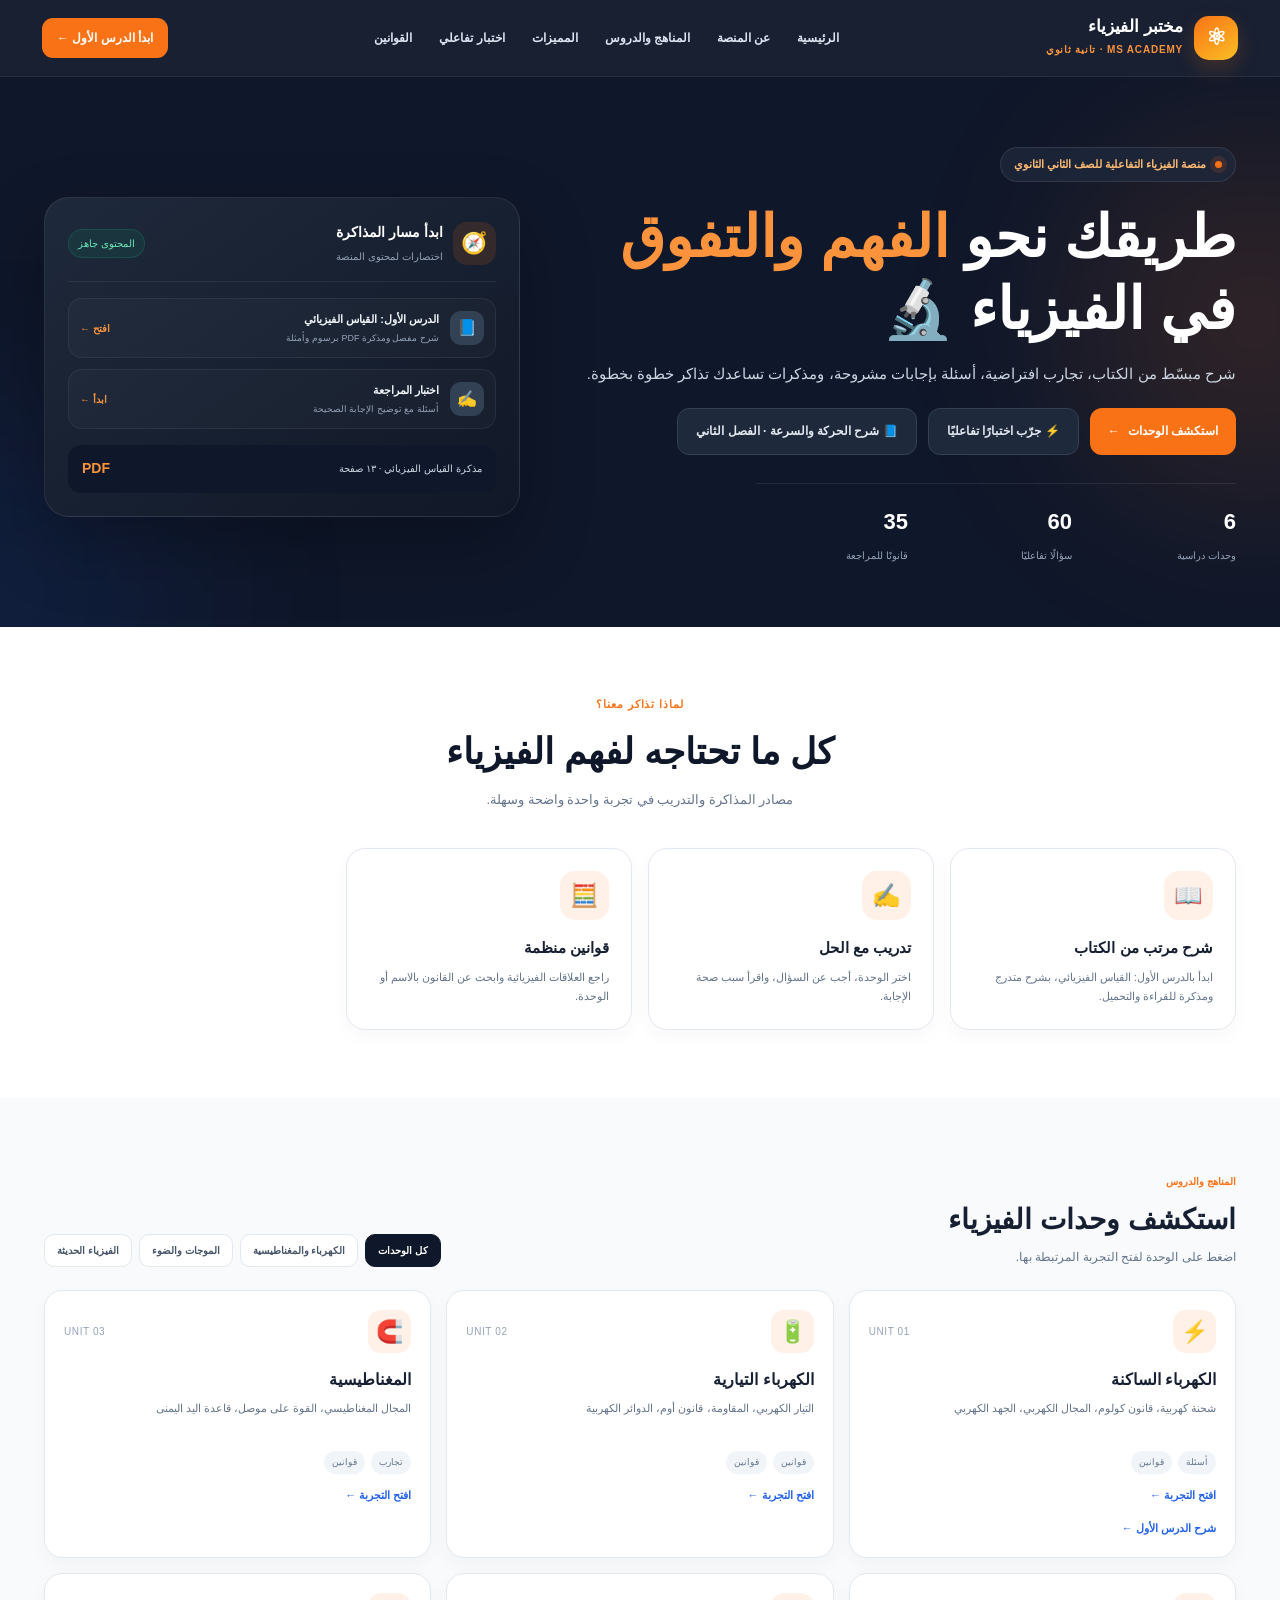
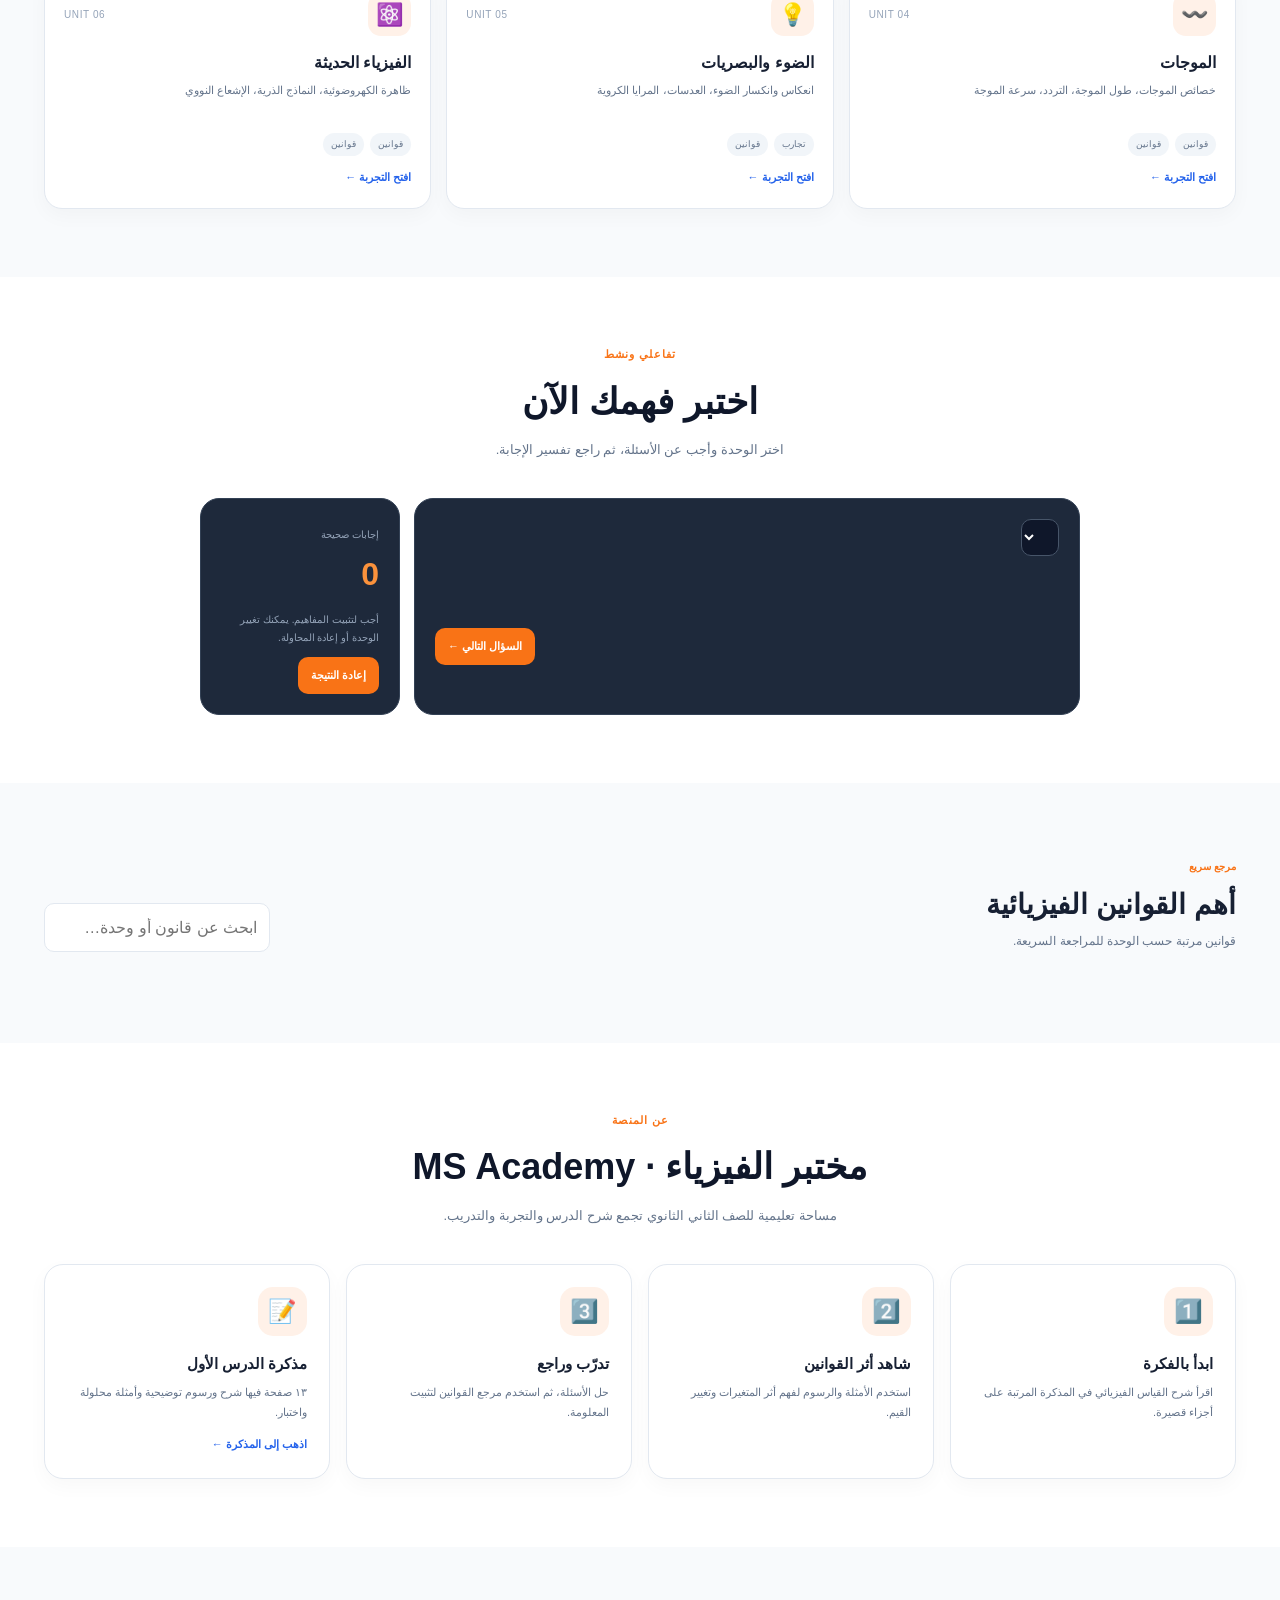
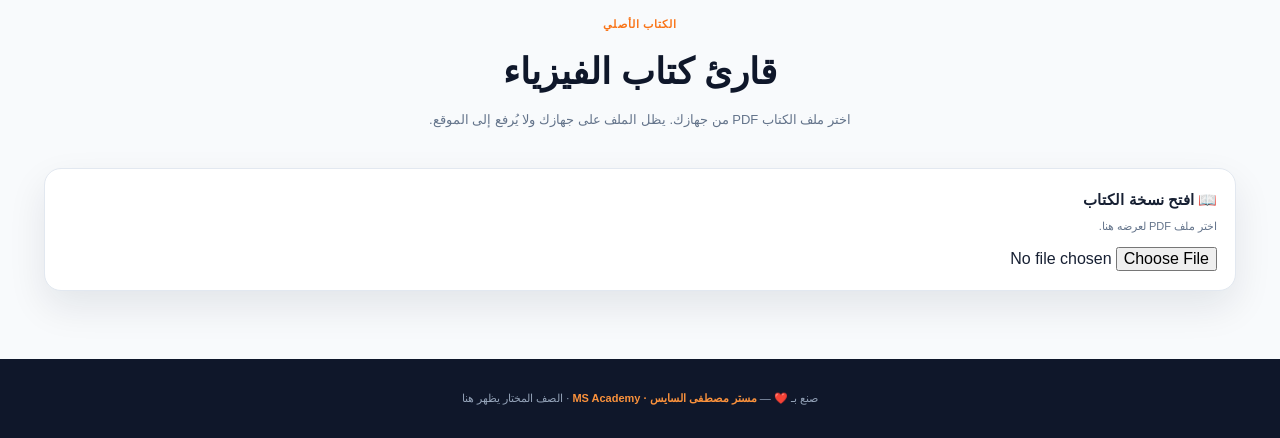
==== commit 56b9d3d0: "Add grade selection for preparatory and secondary students" ====
--- a/index.html
+++ b/index.html
@@ -12,7 +12,22 @@
 <section class="section white" id="about"><div class="container"><div class="section-heading"><span class="tag">عن المنصة</span><h2>مختبر الفيزياء · MS Academy</h2><p>مساحة تعليمية للصف الثاني الثانوي تجمع شرح الدرس والتجربة والتدريب.</p></div><div class="feature-grid"><article class="feature"><span class="feature-icon">1️⃣</span><h3>ابدأ بالفكرة</h3><p>اقرأ شرح القياس الفيزيائي في المذكرة المرتبة على أجزاء قصيرة.</p></article><article class="feature"><span class="feature-icon">2️⃣</span><h3>شاهد أثر القوانين</h3><p>استخدم الأمثلة والرسوم لفهم أثر المتغيرات وتغيير القيم.</p></article><article class="feature"><span class="feature-icon">3️⃣</span><h3>تدرّب وراجع</h3><p>حل الأسئلة، ثم استخدم مرجع القوانين لتثبيت المعلومة.</p></article><article class="feature"><span class="feature-icon">📝</span><h3>مذكرة الدرس الأول</h3><p>١٣ صفحة فيها شرح ورسوم توضيحية وأمثلة محلولة واختبار.</p><a class="arrow" href="lesson1.html">اذهب إلى المذكرة ←</a></article></div></div></section>
 <section class="section light" id="book"><div class="container"><div class="section-heading"><span class="tag">الكتاب الأصلي</span><h2>قارئ كتاب الفيزياء</h2><p>اختر ملف الكتاب PDF من جهازك. يظل الملف على جهازك ولا يُرفع إلى الموقع.</p></div><div class="bookbox"><h3>📖 افتح نسخة الكتاب</h3><p>اختر ملف PDF لعرضه هنا.</p><input id="pdf-file" type="file" accept="application/pdf,.pdf" aria-label="اختر ملف كتاب PDF"></div><iframe id="pdf-frame" class="pdf-frame" title="عارض كتاب الفيزياء"></iframe></div></section>
 </main><dialog class="law-dialog" id="law-dialog" aria-labelledby="law-dialog-title"><div class="law-dialog-inner"><div class="law-dialog-head"><div><span class="tile-eyebrow law-dialog-kicker">الكهرباء الساكنة · شرح القانون</span><h2 id="law-dialog-title">قانون كولوم</h2><p>القوة الكهروستاتيكية بين شحنتين نقطيتين</p></div><button class="law-close" id="law-close" aria-label="إغلاق الشرح">×</button></div><div class="law-dialog-content"><p>يحسب قانون كولوم مقدار القوة الكهربائية المتبادلة بين شحنتين صغيرتين ساكنتين. تزداد القوة بزيادة مقدار الشحنتين، وتقل كلما زادت المسافة بينهما.</p><div class="law-equation">F = k |q₁ q₂| / r²<small>مقدار القوة الكهروستاتيكية</small></div><h3>معاني الرموز</h3><div class="law-details-grid"><div class="law-detail"><b>F</b> مقدار القوة، بوحدة النيوتن (N).</div><div class="law-detail"><b>q₁ ، q₂</b> مقدار الشحنتين، بوحدة الكولوم (C).</div><div class="law-detail"><b>r</b> المسافة بين مركزي الشحنتين، بالمتر (m).</div><div class="law-detail"><b>k</b> ثابت كولوم، ويساوي تقريبًا 9×10⁹ N·m²/C² في الهواء أو الفراغ.</div></div><h3>متى وكيف نستخدمه؟</h3><ol><li>حوّل الشحنات إلى كولوم والمسافة إلى متر قبل التعويض.</li><li>عوّض بمقادير الشحنات والمسافة في القانون؛ تربيع المسافة مهم.</li><li>الناتج يعطي مقدار القوة. حدّد اتجاهها من نوع الشحنتين: المتشابهتان تتنافران والمختلفتان تتجاذبان.</li></ol><h3>مسألة محلولة</h3><div class="example-box"><p><b>المسألة:</b> شحنتان مقداراهما +2 μC و−3 μC، تفصل بينهما مسافة 20 cm. احسب مقدار القوة ونوعها.</p><div class="solution-step"><b>١) التحويل إلى وحدات النظام الدولي:</b><br>q₁ = 2×10⁻⁶ C، و q₂ = 3×10⁻⁶ C، و r = 0.20 m.</div><div class="solution-step"><b>٢) التعويض:</b><br>F = (9×10⁹ × 2×10⁻⁶ × 3×10⁻⁶) ÷ (0.20)².</div><div class="solution-step"><b>٣) الحساب:</b><br>F = 0.054 ÷ 0.04 = 1.35 N.</div><p><span class="answer-final">الإجابة: 1.35 نيوتن، والقوة تجاذب</span></p><p>لأن الشحنتين مختلفتا الإشارة.</p></div><h3>ملاحظة مهمة</h3><p>القانون هنا يعطي مقدار القوة. لا تنسَ تحويل السنتيمتر والميكروكولوم قبل التعويض، ولا تنسَ تربيع المسافة كاملة.</p></div></div></dialog>
-<footer class="footer">صنع بـ <span class="footer-heart">❤️</span> — <b>مستر مصطفى السايس · MS Academy</b> · الصف الثاني الثانوي</footer>
+<div class="grade-backdrop" id="grade-backdrop" hidden>
+  <section class="grade-picker" role="dialog" aria-modal="true" aria-labelledby="grade-title">
+    <span class="grade-picker-icon">🎓</span>
+    <h2 id="grade-title">اختار صفك الدراسي</h2>
+    <p>هنعرض لك محتوى الفيزياء المناسب لصفك.</p>
+    <div class="grade-options" id="grade-options">
+      <button type="button" data-grade="prep1">أولى إعدادي</button>
+      <button type="button" data-grade="prep2">تانية إعدادي</button>
+      <button type="button" data-grade="prep3">تالتة إعدادي</button>
+      <button type="button" data-grade="sec1">أولى ثانوي</button>
+      <button type="button" data-grade="sec2">تانية ثانوي</button>
+      <button type="button" data-grade="sec3">تالتة ثانوي</button>
+    </div>
+  </section>
+</div>
+<footer class="footer">صنع بـ <span class="footer-heart">❤️</span> — <b>مستر مصطفى السايس · MS Academy</b> · الصف المختار يظهر هنا</footer>
 <script src="app.js" defer></script></body></html>
 
 
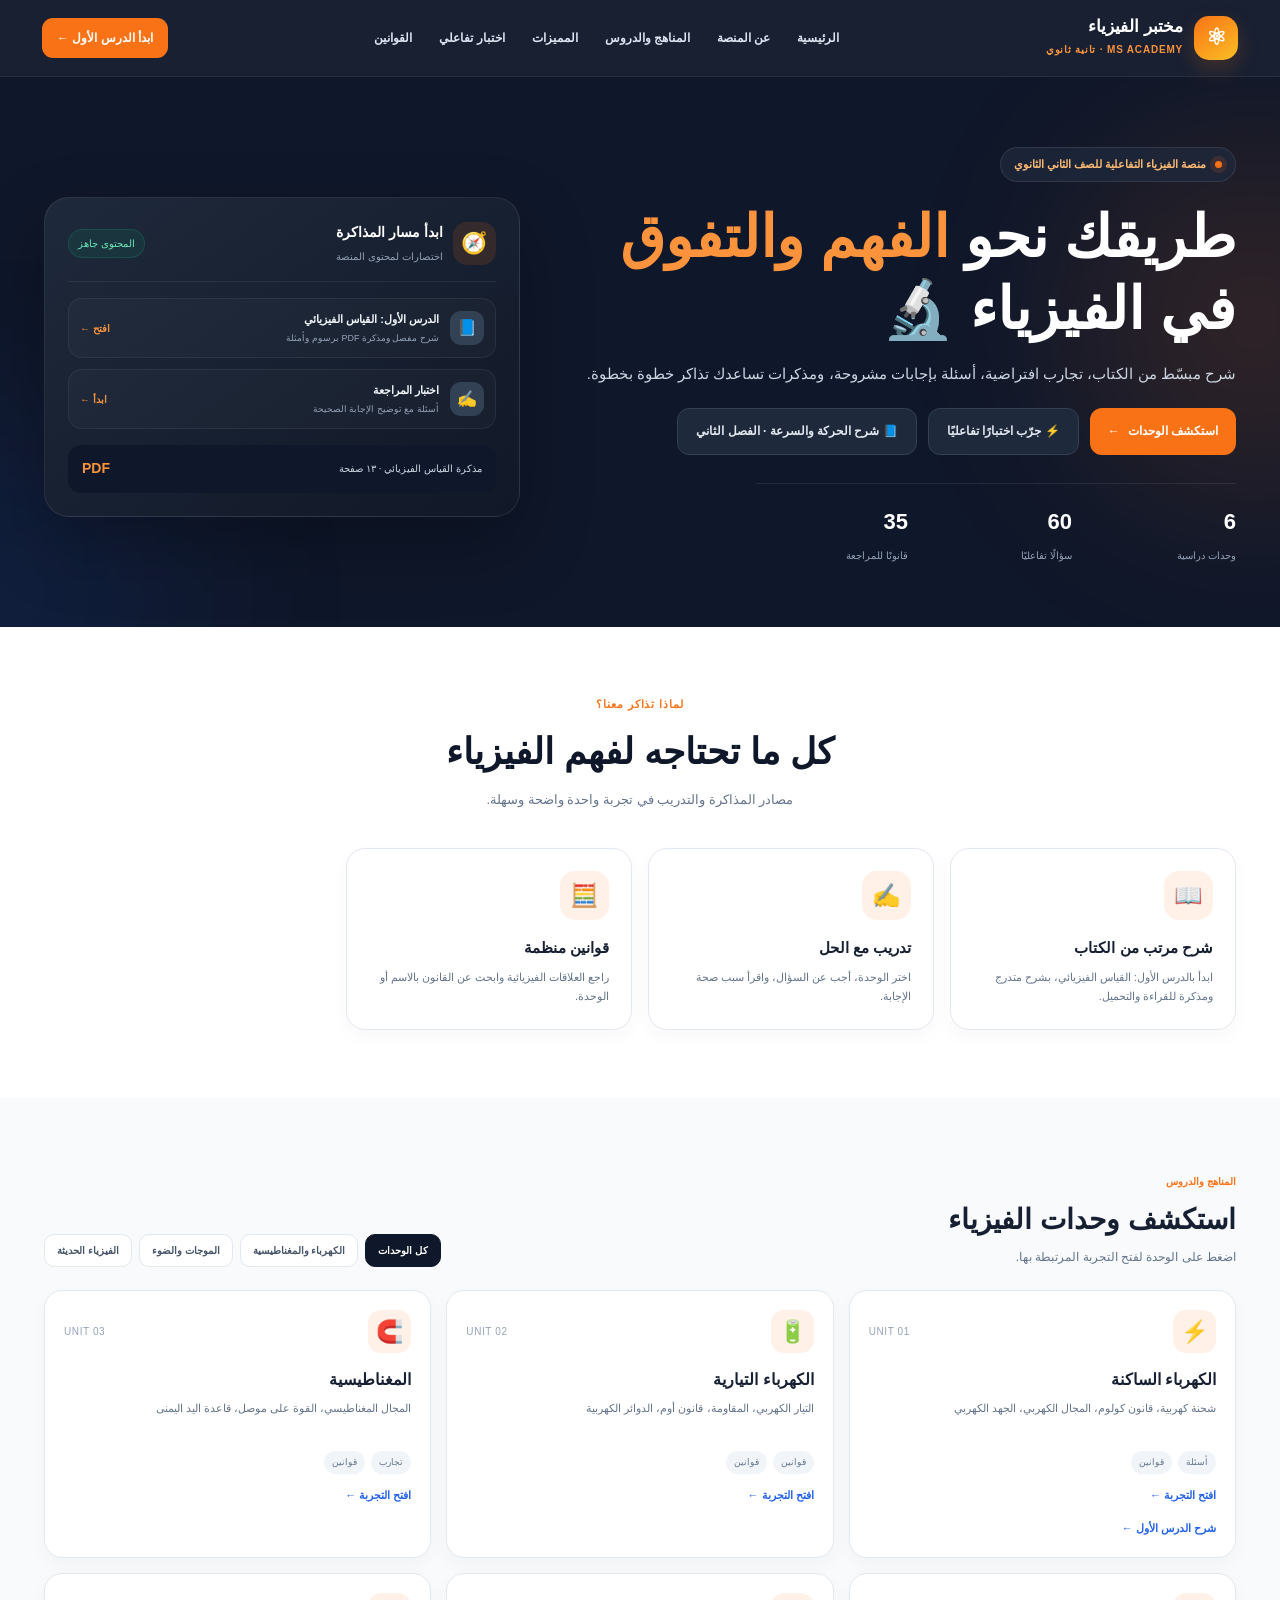
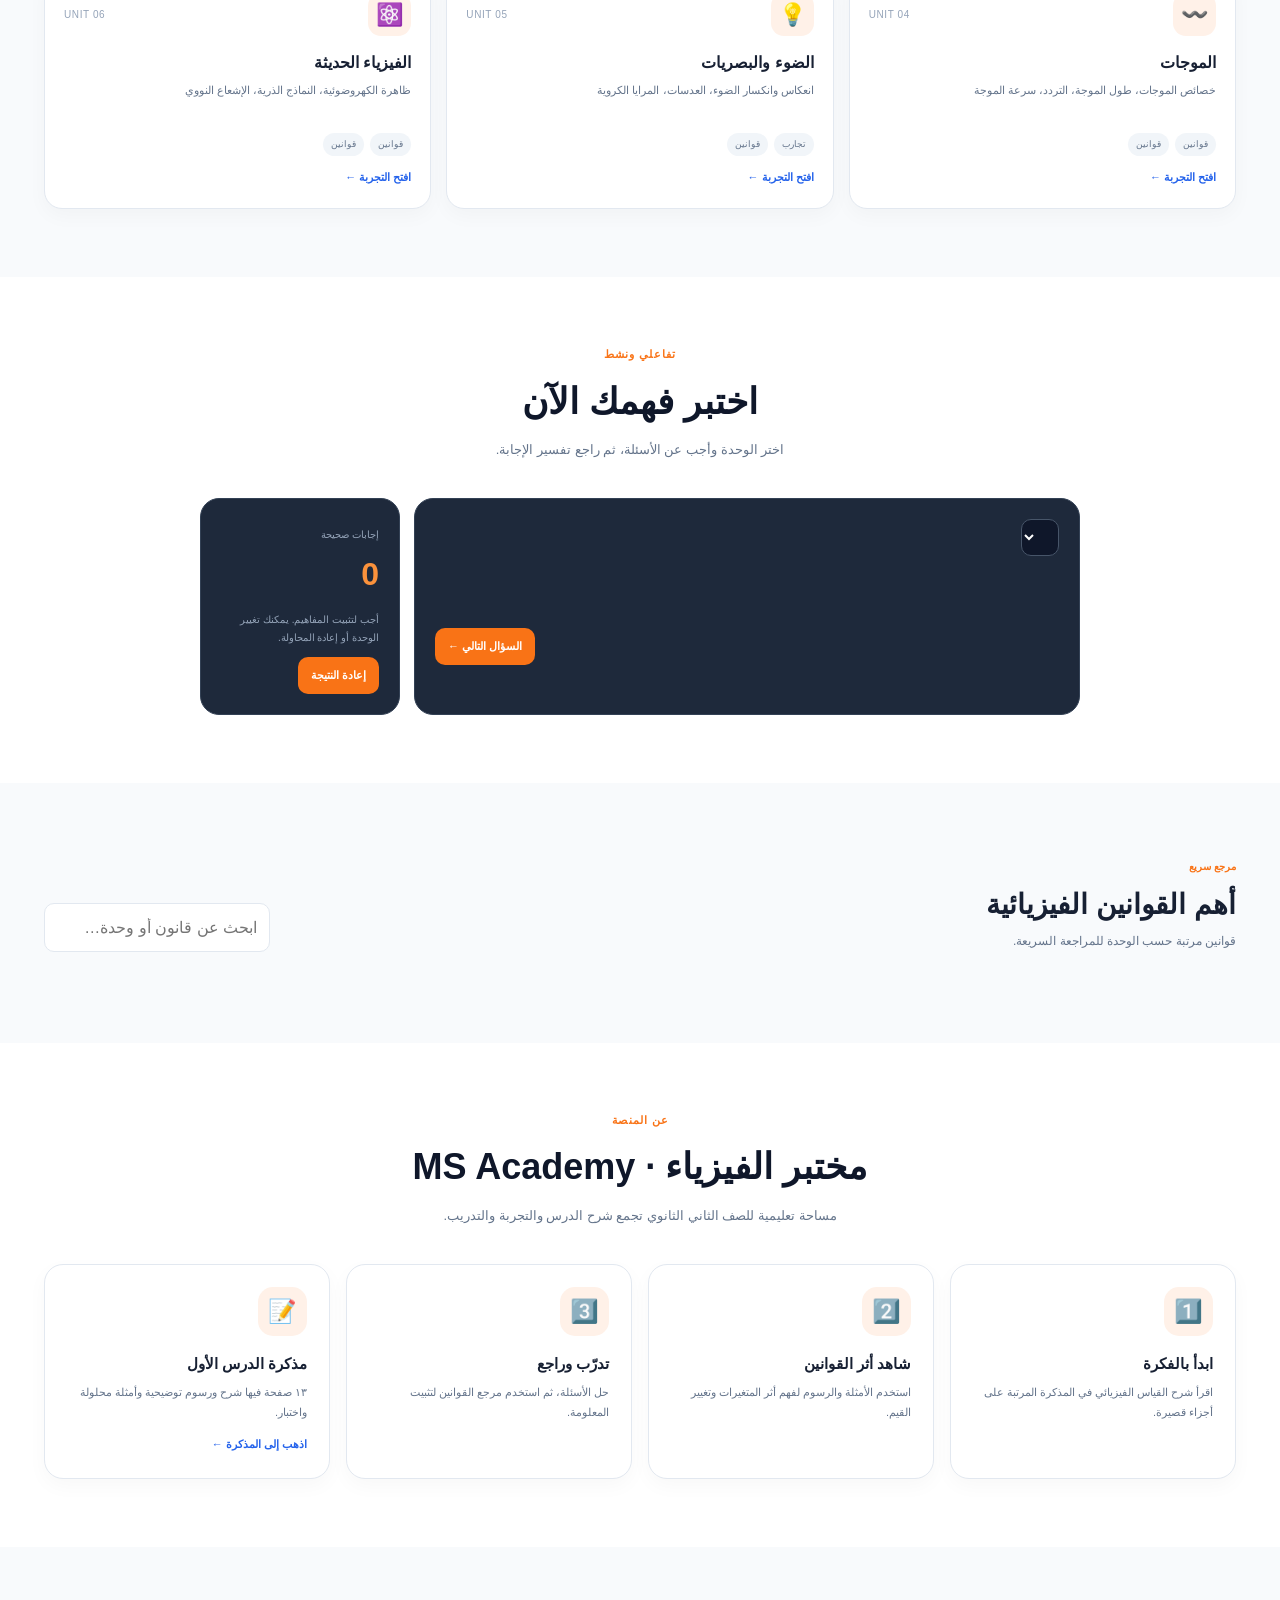
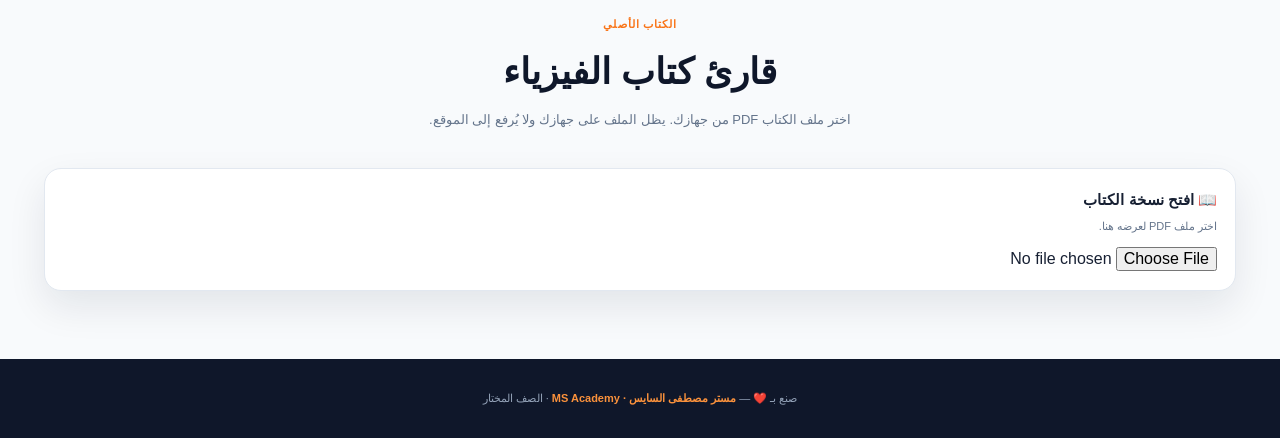
==== commit 465c133e: "Show selected grade in footer" ====
--- a/index.html
+++ b/index.html
@@ -27,7 +27,7 @@
     </div>
   </section>
 </div>
-<footer class="footer">صنع بـ <span class="footer-heart">❤️</span> — <b>مستر مصطفى السايس · MS Academy</b> · الصف المختار يظهر هنا</footer>
+<footer class="footer">صنع بـ <span class="footer-heart">❤️</span> — <b>مستر مصطفى السايس · MS Academy</b> · <span class="grade-label">الصف المختار</span></footer>
 <script src="app.js" defer></script></body></html>
 
 
--- a/styles.css
+++ b/styles.css
@@ -1,5 +1,13 @@
 :root{--dark:#0f172a;--navy:#1e293b;--orange:#f97316;--orange2:#ea580c;--blue:#3b82f6;--light:#f8fafc;--ink:#172033;--muted:#64748b;--line:#e2e8f0;--shadow:0 16px 38px rgba(15,23,42,.09)}*{box-sizing:border-box}html{scroll-behavior:smooth;scroll-padding-top:82px}body{margin:0;background:var(--light);color:var(--ink);font-family:Cairo,Tahoma,Arial,sans-serif;line-height:1.7}a{color:inherit;text-decoration:none}button,input,select{font:inherit}button{cursor:pointer}.top{position:sticky;top:0;z-index:30;background:rgba(15,23,42,.96);color:#fff;backdrop-filter:blur(14px);border-bottom:1px solid #ffffff12}.nav{height:76px;max-width:1240px;margin:auto;padding:0 22px;display:flex;align-items:center;justify-content:space-between;gap:16px}.brand{display:flex;align-items:center;gap:11px}.brandicon{width:44px;height:44px;display:grid;place-items:center;border-radius:15px;background:linear-gradient(145deg,var(--orange),#fbbf24);font-size:23px;font-weight:900;box-shadow:0 8px 22px #f9731633}.brand h1{font-size:17px;line-height:1.1;margin:0}.brand small{display:block;color:#fb923c;text-transform:uppercase;letter-spacing:.08em;font-size:10px;font-weight:800;margin-top:5px}.links{display:flex;align-items:center;gap:3px}.links a{padding:9px 12px;border-radius:11px;color:#dbe4f0;font-weight:600;font-size:12px;transition:.18s}.links a:hover,.links a.active{color:#fb923c;background:#ffffff0c}.navcta{background:var(--orange);color:white;padding:10px 15px;border-radius:11px;font-size:12px;font-weight:800;white-space:nowrap}.navcta:hover,.btn:hover{background:var(--orange2);transform:translateY(-1px)}.menu{display:none;color:#fff;background:#ffffff0e;border:1px solid #ffffff20;border-radius:10px;padding:7px 11px;font-size:20px}.hero{position:relative;background:var(--dark);color:#fff;overflow:hidden;padding:70px 22px 60px}.hero:before,.hero:after{content:"";position:absolute;width:350px;height:350px;border-radius:50%;filter:blur(90px);pointer-events:none}.hero:before{background:#f9731624;right:-150px;top:70px}.hero:after{background:#2563eb1a;left:-170px;bottom:-140px}.container{max-width:1240px;padding:0 22px;margin:0 auto;position:relative;z-index:1}.hero-grid{display:grid;grid-template-columns:1.25fr .9fr;align-items:center;gap:55px}.hero-copy{text-align:right}.eyebrow-pill{display:inline-flex;align-items:center;gap:9px;padding:7px 13px;border-radius:99px;border:1px solid #ffffff17;background:#1e293bcc;color:#fdba74;font-size:11px;font-weight:700}.eyebrow-pill i{width:7px;height:7px;border-radius:50%;background:var(--orange);box-shadow:0 0 0 5px #f9731622}.hero h2{font-size:clamp(34px,4.5vw,59px);line-height:1.25;margin:20px 0 15px;font-weight:900}.hero h2 span{color:#fb923c}.hero-copy>p{color:#cbd5e1;font-size:15px;max-width:650px;margin:0}.actions{display:flex;flex-wrap:wrap;gap:11px;margin-top:22px}.btn{display:inline-flex;justify-content:center;align-items:center;gap:8px;background:var(--orange);color:white;border:0;border-radius:12px;padding:12px 18px;font-size:12px;font-weight:800;transition:.2s}.btn.secondary{background:#1e293b;border:1px solid #334155;color:#e2e8f0}.btn.secondary:hover{background:#334155}.hero-stats{display:grid;grid-template-columns:repeat(3,1fr);gap:12px;max-width:480px;margin-top:28px;padding-top:19px;border-top:1px solid #ffffff15}.hero-stat strong{font-size:22px;display:block;color:#fff}.hero-stat span{font-size:10px;color:#94a3b8}.path-card{background:linear-gradient(145deg,#1e293b,#111827);border:1px solid #ffffff17;border-radius:25px;padding:23px;box-shadow:0 28px 70px #0004}.path-head{display:flex;align-items:center;justify-content:space-between;gap:12px;padding-bottom:16px;border-bottom:1px solid #ffffff12}.path-brand{display:flex;align-items:center;gap:10px}.path-icon{width:43px;height:43px;display:grid;place-items:center;border-radius:14px;background:#f9731620;color:#fb923c;font-size:21px}.path-head h3{font-size:14px;margin:0}.path-head p{font-size:10px;color:#94a3b8;margin:3px 0 0}.ready{font-size:10px;color:#6ee7b7;background:#10b98118;border:1px solid #10b98133;padding:5px 9px;border-radius:99px}.path-list{display:grid;gap:11px;margin:16px 0}.path-row{display:flex;align-items:center;gap:11px;padding:11px;border:1px solid #ffffff10;border-radius:14px;background:#ffffff06}.path-row-icon{width:34px;height:34px;flex:none;display:grid;place-items:center;background:#334155;border-radius:11px}.path-row b{display:block;font-size:11px;color:#f1f5f9}.path-row small{display:block;color:#94a3b8;font-size:9px;margin-top:2px}.path-link{margin-right:auto;color:#fb923c;font-size:10px;font-weight:700}.path-bottom{display:flex;align-items:center;justify-content:space-between;background:#0f172a;border-radius:13px;padding:12px 14px;color:#cbd5e1;font-size:10px}.path-bottom strong{color:#fb923c;font-size:14px}.section{padding:68px 22px}.section.white{background:#fff}.section.light{background:var(--light)}.section.dark{background:var(--dark);color:#fff}.section-heading{text-align:center;max-width:730px;margin:0 auto 37px}.section-heading .tag{font-size:11px;font-weight:900;letter-spacing:.08em;color:var(--orange);display:block}.section-heading h2{font-size:clamp(25px,3vw,36px);margin:7px 0;color:#0f172a}.section.dark .section-heading h2{color:#fff}.section-heading p{font-size:13px;color:var(--muted);margin:0}.section.dark .section-heading p{color:#94a3b8}.feature-grid{display:grid;grid-template-columns:repeat(4,minmax(0,1fr));gap:16px}.feature{background:#fff;border:1px solid var(--line);border-radius:19px;padding:22px;box-shadow:0 7px 20px #0f172a08;transition:.25s}.feature:hover,.unit:hover{transform:translateY(-5px);box-shadow:var(--shadow)}.feature-icon{width:49px;height:49px;display:grid;place-items:center;border-radius:15px;background:#fff1e8;color:var(--orange);font-size:23px}.feature h3{font-size:15px;margin:15px 0 7px}.feature p{font-size:11px;color:var(--muted);line-height:1.8;margin:0}.course-head{display:flex;justify-content:space-between;align-items:end;gap:18px;margin-bottom:23px}.course-head h2{font-size:28px;margin:3px 0}.course-head p{color:var(--muted);font-size:12px;margin:0}.filters{display:flex;flex-wrap:wrap;gap:7px}.filter-btn{border:1px solid var(--line);border-radius:10px;background:white;color:#475569;padding:7px 12px;font-size:10px;font-weight:700}.filter-btn.active,.filter-btn:hover{background:var(--dark);color:#fff;border-color:var(--dark)}.unitgrid{display:grid;grid-template-columns:repeat(3,minmax(0,1fr));gap:15px}.unit{background:#fff;border:1px solid var(--line);border-radius:18px;padding:19px;transition:.22s;cursor:pointer;box-shadow:0 7px 20px #0f172a08}.unitTop{display:flex;align-items:center;justify-content:space-between}.unitIcon{width:43px;height:43px;display:grid;place-items:center;border-radius:13px;background:#fff1e8;font-size:22px}.unitnum{font-size:10px;color:#94a3b8;letter-spacing:.06em}.unit h3{font-size:16px;margin:13px 0 5px}.unit p{font-size:11px;color:var(--muted);margin:0;line-height:1.75;min-height:40px}.chips{display:flex;gap:6px;margin-top:12px}.chip{background:#f1f5f9;border-radius:99px;color:#64748b;padding:4px 8px;font-size:9px}.arrow{display:inline-block;color:#2563eb;font-size:11px;font-weight:800;margin-top:12px}.lab-layout{display:grid;grid-template-columns:230px minmax(0,1fr);gap:15px}.labmenu{display:grid;gap:6px;align-content:start}.labchoice{background:#1e293b;border:1px solid #334155;border-radius:11px;color:#cbd5e1;text-align:right;padding:10px 12px;font-size:11px}.labchoice.active{color:#fdba74;border-color:#f9731666;background:#f9731615;font-weight:800}.labchoice:hover{color:white;border-color:#f97316}.labbox{background:#172033;border:1px solid #334155;border-radius:18px;padding:18px}.labtitle{display:flex;align-items:start;justify-content:space-between;gap:12px}.labtitle h3{font-size:17px;margin:0 0 4px}.labtitle p{font-size:11px;color:#94a3b8;margin:0}.live{background:#064e3b;color:#a7f3d0;font-size:10px;padding:5px 9px;border-radius:99px;white-space:nowrap}.controls{display:flex;gap:9px;flex-wrap:wrap;margin:16px 0}.control{flex:1;min-width:145px;padding:11px;border:1px solid #334155;border-radius:12px;background:#0f172a}.control label{display:flex;justify-content:space-between;gap:5px;font-size:10px;color:#cbd5e1}.control input{width:100%;accent-color:var(--orange);margin-top:7px}.simcanvas{width:100%;height:200px;border-radius:13px;display:block;background:#f8fafc}.readout{display:flex;gap:9px;margin-top:10px}.metric{flex:1;padding:9px 12px;background:#0f172a;border-radius:11px;color:#94a3b8;font-size:10px}.metric b{display:block;color:#fb923c;direction:ltr;text-align:right;font-size:17px}.quiz-area{max-width:880px;margin:auto;display:grid;grid-template-columns:minmax(0,1fr) 200px;gap:14px}.quizcard,.quizside{background:#1e293b;border:1px solid #334155;border-radius:19px;padding:20px}.quiztop,.quizfoot{display:flex;align-items:center;justify-content:space-between;gap:12px}.quiztop select{max-width:65%;background:#0f172a;color:white;border:1px solid #475569;border-radius:10px;padding:8px}.qcount{font-size:10px;color:#94a3b8}.question{font-size:17px;line-height:1.8;margin:20px 0 13px}.answers{display:grid;gap:9px}.answer{width:100%;text-align:right;padding:11px 13px;border:1px solid #475569;border-radius:11px;background:#ffffff08;color:#e2e8f0;font-size:12px}.answer:hover{border-color:var(--orange);background:#f9731610}.answer.correct{border-color:#10b981;background:#064e3b;color:#d1fae5}.answer.wrong{border-color:#f43f5e;background:#4c0519;color:#ffe4e6}.feedback{min-height:32px;font-size:11px;color:#cbd5e1;margin:10px 0}.quizfoot .next,.quizside .next{background:var(--orange);color:white;border:0;border-radius:10px;padding:9px 13px;font-size:11px;font-weight:800}.score{font-size:32px;font-weight:900;color:#fb923c}.quizside p{font-size:10px;color:#94a3b8;line-height:1.8}.formula{display:grid;grid-template-columns:repeat(3,minmax(0,1fr));gap:12px}.law{background:#fff;border:1px solid var(--line);border-radius:15px;padding:15px;transition:.2s}.law:hover{border-color:#fdba74;transform:translateY(-3px);box-shadow:var(--shadow)}.law small{color:var(--orange);font-size:10px;font-weight:800}.law h3{font-size:14px;margin:5px 0}.eq{font:600 18px Cambria,"Times New Roman",serif;direction:ltr;text-align:right;background:#f1f5f9;color:#1e293b;border-radius:9px;padding:8px;margin:9px 0}.law p{font-size:10px;color:var(--muted);margin:0}.search{min-width:210px;padding:10px 12px;border:1px solid var(--line);border-radius:10px;background:#fff}.bookbox{background:#fff;border:1px solid var(--line);border-radius:17px;padding:18px;box-shadow:var(--shadow)}.bookbox h3{font-size:15px;margin:0 0 4px}.bookbox p{font-size:11px;color:var(--muted);margin:0 0 10px}.footer{background:var(--dark);color:#94a3b8;padding:30px 22px;text-align:center;font-size:11px}.footer b{color:#fb923c}.skiplink{position:absolute;right:10px;top:-60px;background:white;color:#0f172a;padding:9px 12px;border-radius:9px;z-index:60}.skiplink:focus{top:10px}:focus-visible{outline:3px solid #fb923c;outline-offset:3px}
 @media(max-width:950px){.hero-grid{gap:28px}.feature-grid{grid-template-columns:repeat(2,minmax(0,1fr))}.unitgrid{grid-template-columns:repeat(2,minmax(0,1fr))}.formula{grid-template-columns:repeat(2,minmax(0,1fr))}.links a{padding:8px}.navcta{display:none}}
 @media(max-width:650px){.nav{height:66px;padding:0 14px}.brandicon{width:40px;height:40px}.brand h1{font-size:14px}.menu{display:block}.links{display:none;position:absolute;top:66px;right:0;left:0;padding:13px;background:#0f172a;flex-direction:column;align-items:stretch;border-bottom:1px solid #ffffff1a}.links.open{display:flex}.links a{padding:11px}.hero{padding:43px 0}.container{padding:0 15px}.hero-grid{grid-template-columns:1fr;gap:28px}.hero-copy{text-align:center}.hero h2{font-size:35px}.hero-copy>p{font-size:13px}.actions{justify-content:center}.hero-stats{margin:24px auto 0}.hero-stat strong{font-size:19px}.path-card{padding:17px;border-radius:19px}.section{padding:48px 15px}.section-heading{margin-bottom:25px}.section-heading h2{font-size:25px}.feature-grid{grid-template-columns:1fr 1fr;gap:9px}.feature{padding:15px;border-radius:15px}.feature h3{font-size:12px;margin:10px 0 5px}.feature p{font-size:9px}.feature-icon{width:40px;height:40px;font-size:18px}.course-head{align-items:flex-start;flex-direction:column}.course-head h2{font-size:23px}.filters{width:100%}.filter-btn{padding:7px 9px}.unitgrid,.formula{grid-template-columns:1fr}.unit p{min-height:0}.lab-layout{grid-template-columns:1fr}.labmenu{display:flex;overflow:auto;scrollbar-width:thin}.labchoice{white-space:nowrap}.labtitle{flex-direction:column}.controls{display:grid;grid-template-columns:1fr 1fr}.control{min-width:0}.simcanvas{height:170px}.quiz-area{grid-template-columns:1fr}.quizside{display:flex;align-items:center;justify-content:space-between;gap:12px}.question{font-size:15px}.search{width:100%}.bookbox{padding:14px}}
-.law-clickable{cursor:pointer;border-color:#fed7aa;position:relative;padding-bottom:38px}.law-clickable:hover{border-color:#f97316;box-shadow:0 14px 28px #f9731618}.law-open{position:absolute;right:15px;bottom:12px;color:#ea580c;font-size:10px;font-weight:800}.law-dialog{width:min(760px,calc(100% - 24px));max-height:88vh;padding:0;border:1px solid #e2e8f0;border-radius:22px;background:#f8fafc;color:#172033;box-shadow:0 30px 100px #0f172a55}.law-dialog::backdrop{background:#0f172ac9;backdrop-filter:blur(5px)}.law-dialog-inner{padding:24px}.law-dialog-head{display:flex;align-items:start;justify-content:space-between;gap:15px;border-bottom:1px solid #e2e8f0;padding-bottom:15px}.law-dialog-head h2{font-size:22px;margin:2px 0}.law-dialog-head p{font-size:12px;color:#64748b;margin:0}.law-close{width:36px;height:36px;border:0;border-radius:11px;background:#e2e8f0;color:#334155;font-size:19px}.law-dialog-content{max-height:calc(88vh - 100px);overflow:auto;padding:14px 2px 3px}.law-dialog-content h3{font-size:14px;margin:17px 0 6px;color:#0f172a}.law-dialog-content p,.law-dialog-content li{font-size:12px;line-height:1.9;color:#475569}.law-equation{direction:ltr;text-align:center;background:#0f172a;color:#fff;border-radius:15px;padding:16px;margin:12px 0;font:700 24px Cambria,"Times New Roman",serif}.law-equation small{display:block;font:12px Cairo,Tahoma,sans-serif;color:#fdba74;margin-top:5px}.law-details-grid{display:grid;grid-template-columns:repeat(2,minmax(0,1fr));gap:8px}.law-detail{background:#fff;border:1px solid #e2e8f0;border-radius:12px;padding:10px;font-size:11px;color:#475569}.law-detail b{color:#ea580c}.example-box{background:#fff7ed;border:1px solid #fed7aa;border-radius:15px;padding:15px}.example-box p{margin:5px 0}.solution-step{padding:7px 0;border-bottom:1px dashed #fdba74}.solution-step:last-child{border:0}.answer-final{display:inline-block;padding:7px 11px;background:#ffedd5;color:#9a3412;border-radius:10px;font-weight:900}@media(max-width:650px){.law-dialog-inner{padding:16px}.law-dialog-head h2{font-size:19px}.law-equation{font-size:19px}.law-details-grid{grid-template-columns:1fr}}
-.tile-eyebrow-accent{color:#f97316;font-weight:900;font-size:10px}.muted-on-dark{color:#94a3b8}.pdf-frame{width:100%;height:72vh;border:1px solid #e2e8f0;border-radius:16px;margin-top:15px;background:white}.pdf-frame:not(.is-visible){display:none}.is-visible{display:block}.is-hidden{display:none!important}.law-dialog-kicker{color:#ea580c}.footer-heart{color:#fb7185}
+.law-clickable{cursor:pointer;border-color:#fed7aa;position:relative;padding-bottom:38px}.law-clickable:hover{border-color:#f97316;box-shadow:0 14px 28px #f9731618}.law-open{position:absolute;right:15px;bottom:12px;color:#ea580c;font-size:10px;font-weight:800}.law-dialog{width:min(760px,calc(100% - 24px));max-height:88vh;padding:0;border:1px solid #e2e8f0;border-radius:22px;background:#f8fafc;color:#172033;box-shadow:0 30px 100px #0f172a55}.law-dialog::backdrop{background:#0f172ac9;backdrop-filter:blur(5px)}.law-dialog-inner{padding:24px}.law-dialog-head{display:flex;align-items:start;justify-content:space-between;gap:15px;border-bottom:1px solid #e2e8f0;padding-bottom:15px}.law-dialog-head h2{font-size:22px;margin:2px 0}.law-dialog-head p{font-size:12px;color:#64748b;margin:0}.law-close{width:36px;height:36px;border:0;border-radius:11px;background:#e2e8f0;color:#334155;font-size:19px}.law-dialog-content{max-height:calc(88vh - 100px);overflow:auto;padding:14px 2px 3px}.law-dialog-content h3{font-size:14px;margin:17px 0 6px;color:#0f172a}.law-dialog-content p,.law-dialog-content li{font-size:12px;line-height:1.9;color:#475569}.law-equation{direction:ltr;text-align:center;background:#0f172a;color:#fff;border-radius:15px;padding:16px;margin:12px 0;font:700 24px Cambria,"Times New Roman",serif}.law-equation small{display:block;font:12px Cairo,Tahoma,sans-serif;color:#fdba74;margin-top:5px}.law-details-grid{display:grid;grid-template-columns:repeat(2,minmax(0,1fr));gap:8px}.law-detail{background:#fff;border:1px solid #e2e8f0;border-radius:12px;padding:10px;font-size:11px;color:#475569}.law-detail b{color:#ea580c}.example-box{background:#fff7ed;border:1px solid #fed7aa;border-radius:15px;padding:15px}.example-box p{margin:5px 0}.solution-step{padding:7px 0;border-bottom:1px dashed #fdba74}.solution-step:last-child{border:0}.answer-final{display:inline-block;padding:7px 11px;background:#ffedd5;color:#9a3412;border-radius:10px;font-weight:900}@media(max-width:650px){.law-dialog-inner{padding:16px}.law-dialog-head h2{font-size:19px}.law-equation{font-size:19px}.law-details-grid{grid-template-columns:1fr}}
+
+.tile-eyebrow-accent{color:#f97316;font-weight:900;font-size:10px}.muted-on-dark{color:#94a3b8}.pdf-frame{width:100%;height:72vh;border:1px solid #e2e8f0;border-radius:16px;margin-top:15px;background:white}.pdf-frame:not(.is-visible){display:none}.is-visible{display:block}.is-hidden{display:none!important}.law-dialog-kicker{color:#ea580c}.footer-heart{color:#fb7185}
+ .grade-backdrop{position:fixed;inset:0;z-index:1000;display:grid;place-items:center;padding:20px;background:rgba(8,15,35,.78);backdrop-filter:blur(8px)}
+.grade-backdrop[hidden]{display:none}
+.grade-picker{width:min(560px,100%);padding:34px;border:1px solid rgba(255,255,255,.18);border-radius:28px;background:linear-gradient(145deg,#16254a,#0d1730);color:#fff;text-align:center;box-shadow:0 28px 80px rgba(0,0,0,.35)}
+.grade-picker-icon{font-size:42px}.grade-picker h2{margin:12px 0 8px;font-size:clamp(25px,5vw,38px)}.grade-picker p{margin:0 0 24px;color:#c7d2e7}
+.grade-options{display:grid;grid-template-columns:repeat(2,minmax(0,1fr));gap:12px}.grade-options button{border:1px solid rgba(255,255,255,.14);border-radius:14px;padding:15px 10px;background:#fff;color:#132348;font:inherit;font-weight:800;cursor:pointer;transition:.2s}.grade-options button:hover,.grade-options button:focus-visible{background:#8ee6d2;transform:translateY(-2px);outline:0}
+@media(max-width:460px){.grade-picker{padding:26px 18px}.grade-options{grid-template-columns:1fr}}
+
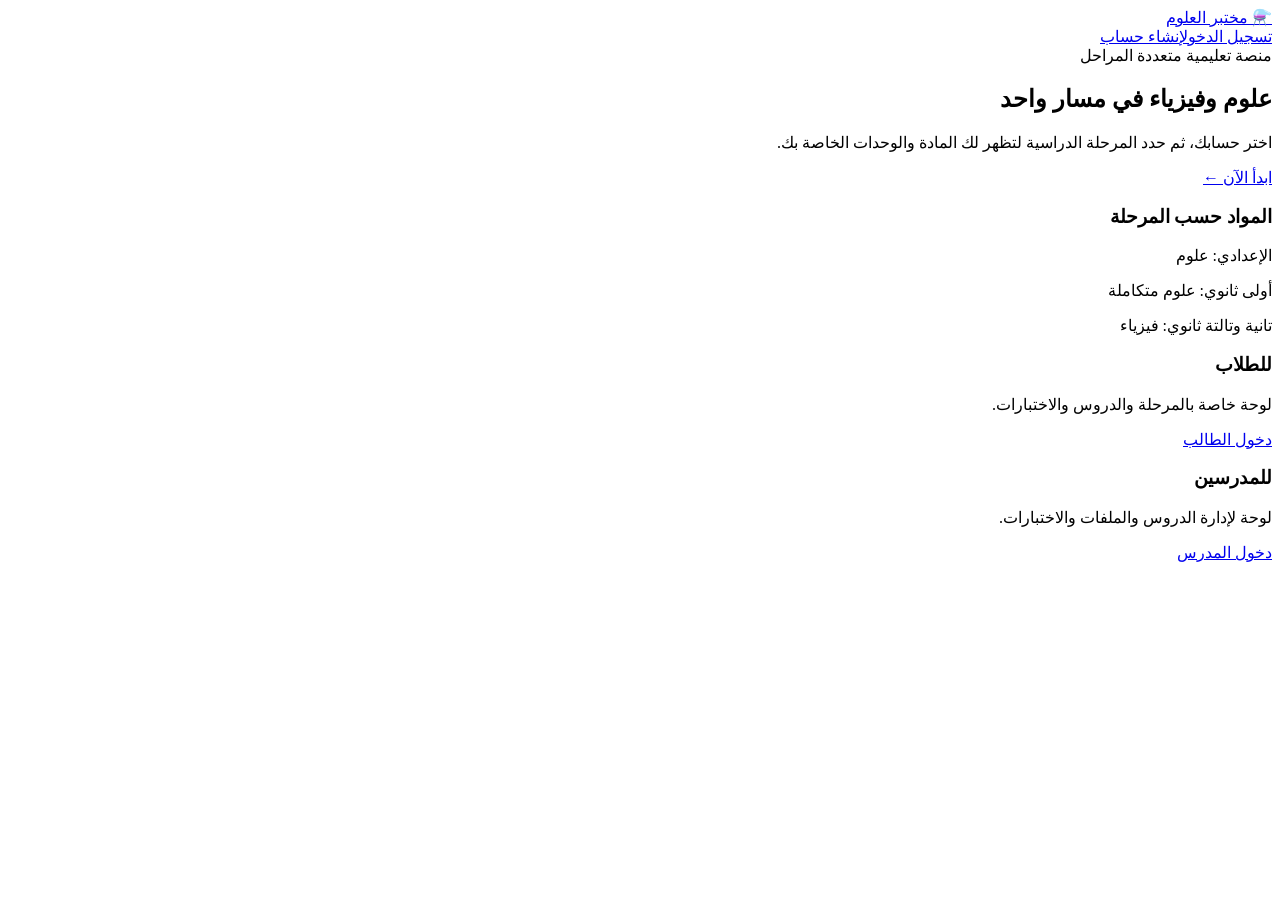
==== commit 284da49c: "Build multi-stage student and teacher platform" ====
--- a/index.html
+++ b/index.html
@@ -1,33 +1,2 @@
-<!doctype html>
-<html lang="ar" dir="rtl"><head><meta charset="utf-8"><meta name="viewport" content="width=device-width,initial-scale=1"><meta name="theme-color" content="#0f172a"><meta name="description" content="مختبر الفيزياء للصف الثاني الثانوي مع مستر مصطفى السايس: دروس، تجارب افتراضية، أسئلة وقوانين."><title>مختبر الفيزياء | MS Academy</title><link rel="preconnect" href="https://fonts.googleapis.com"><link rel="preconnect" href="https://fonts.gstatic.com" crossorigin><link href="https://fonts.googleapis.com/css2?family=Cairo:wght@400;500;600;700;800;900&display=swap" rel="stylesheet">
-<meta http-equiv="Content-Security-Policy" content="default-src 'self'; script-src 'self'; style-src 'self' https://fonts.googleapis.com; font-src 'self' https://fonts.gstatic.com; img-src 'self' data:; frame-src 'self' blob:; object-src 'none'; base-uri 'self'; form-action 'self'"><link rel="stylesheet" href="styles.css"></head>
-<body><a class="skiplink" href="#main">انتقل إلى المحتوى</a>
-<header class="top"><nav class="nav"><a class="brand" href="#hero"><span class="brandicon">⚛</span><span><h1>مختبر الفيزياء</h1><small>MS Academy · تانية ثانوي</small></span></a><button class="menu" id="menubtn" aria-label="فتح القائمة">☰</button><div class="links" id="links"><a href="#hero">الرئيسية</a><a href="#about">عن المنصة</a><a href="#chapters">المناهج والدروس</a><a href="#features">المميزات</a><a href="#quiz">اختبار تفاعلي</a><a href="#formulas">القوانين</a></div><a class="navcta" href="lesson1.html">ابدأ الدرس الأول ←</a></nav></header>
-<section class="hero" id="hero"><div class="container"><div class="hero-grid"><div class="hero-copy"><span class="eyebrow-pill"><i></i> منصة الفيزياء التفاعلية للصف الثاني الثانوي</span><h2>طريقك نحو <span>الفهم والتفوق</span> في الفيزياء 🔬</h2><p>شرح مبسّط من الكتاب، تجارب افتراضية، أسئلة بإجابات مشروحة، ومذكرات تساعدك تذاكر خطوة بخطوة.</p><div class="actions"><a class="btn" href="#chapters">استكشف الوحدات <span>←</span></a><a class="btn secondary" href="#quiz">⚡ جرّب اختبارًا تفاعليًا</a><a class="btn secondary" href="lesson2.html">📘 شرح الحركة والسرعة · الفصل الثاني</a></div><div class="hero-stats"><div class="hero-stat"><strong>6</strong><span>وحدات دراسية</span></div><div class="hero-stat"><strong>60</strong><span>سؤالًا تفاعليًا</span></div><div class="hero-stat"><strong>35</strong><span>قانونًا للمراجعة</span></div></div></div><aside class="path-card"><div class="path-head"><div class="path-brand"><span class="path-icon">🧭</span><div><h3>ابدأ مسار المذاكرة</h3><p>اختصارات لمحتوى المنصة</p></div></div><span class="ready">المحتوى جاهز</span></div><div class="path-list"><a class="path-row" href="lesson1.html"><span class="path-row-icon">📘</span><span><b>الدرس الأول: القياس الفيزيائي</b><small>شرح مفصل ومذكرة PDF برسوم وأمثلة</small></span><span class="path-link">افتح ←</span></a><a class="path-row" href="#quiz"><span class="path-row-icon">✍️</span><span><b>اختبار المراجعة</b><small>أسئلة مع توضيح الإجابة الصحيحة</small></span><span class="path-link">ابدأ ←</span></a></div><div class="path-bottom"><span>مذكرة القياس الفيزيائي · ١٣ صفحة</span><strong>PDF</strong></div></aside></div></div></section>
-<main id="main">
-<section class="section white" id="features"><div class="container"><div class="section-heading"><span class="tag">لماذا تذاكر معنا؟</span><h2>كل ما تحتاجه لفهم الفيزياء</h2><p>مصادر المذاكرة والتدريب في تجربة واحدة واضحة وسهلة.</p></div><div class="feature-grid"><article class="feature"><span class="feature-icon">📖</span><h3>شرح مرتب من الكتاب</h3><p>ابدأ بالدرس الأول: القياس الفيزيائي، بشرح متدرج ومذكرة للقراءة والتحميل.</p></article><article class="feature"><span class="feature-icon">✍️</span><h3>تدريب مع الحل</h3><p>اختر الوحدة، أجب عن السؤال، واقرأ سبب صحة الإجابة.</p></article><article class="feature"><span class="feature-icon">🧮</span><h3>قوانين منظمة</h3><p>راجع العلاقات الفيزيائية وابحث عن القانون بالاسم أو الوحدة.</p></article></div></div></section>
-<section class="section light" id="chapters"><div class="container"><div class="course-head"><div><span class="tile-eyebrow tile-eyebrow-accent">المناهج والدروس</span><h2>استكشف وحدات الفيزياء</h2><p>اضغط على الوحدة لفتح التجربة المرتبطة بها.</p></div><div class="filters" id="course-filters"><button class="filter-btn active" data-filter="all">كل الوحدات</button><button class="filter-btn" data-filter="electric">الكهرباء والمغناطيسية</button><button class="filter-btn" data-filter="waves">الموجات والضوء</button><button class="filter-btn" data-filter="modern">الفيزياء الحديثة</button></div></div><div class="unitgrid" id="unitgrid"></div></div></section>
-<section class="section white" id="quiz"><div class="container"><div class="section-heading"><span class="tag">تفاعلي ونشط</span><h2>اختبر فهمك الآن</h2><p>اختر الوحدة وأجب عن الأسئلة، ثم راجع تفسير الإجابة.</p></div><div class="quiz-area"><div class="quizcard"><div class="quiztop"><select id="quizunit" aria-label="اختر الوحدة"></select><span class="qcount" id="qcount"></span></div><div class="question" id="question"></div><div class="answers" id="answers"></div><div class="feedback" id="feedback" aria-live="polite"></div><div class="quizfoot"><span class="qcount" id="progress"></span><button class="next" id="nextq">السؤال التالي ←</button></div></div><aside class="quizside"><div><span class="qcount">إجابات صحيحة</span><div class="score"><span id="score">0</span></div></div><p>أجب لتثبيت المفاهيم. يمكنك تغيير الوحدة أو إعادة المحاولة.</p><button class="next" id="restart">إعادة النتيجة</button></aside></div></div></section>
-<section class="section light" id="formulas"><div class="container"><div class="course-head"><div><span class="tile-eyebrow tile-eyebrow-accent">مرجع سريع</span><h2>أهم القوانين الفيزيائية</h2><p>قوانين مرتبة حسب الوحدة للمراجعة السريعة.</p></div><input class="search" id="lawsearch" placeholder="ابحث عن قانون أو وحدة…" aria-label="ابحث عن قانون"></div><div class="formula" id="formula"></div></div></section>
-<section class="section white" id="about"><div class="container"><div class="section-heading"><span class="tag">عن المنصة</span><h2>مختبر الفيزياء · MS Academy</h2><p>مساحة تعليمية للصف الثاني الثانوي تجمع شرح الدرس والتجربة والتدريب.</p></div><div class="feature-grid"><article class="feature"><span class="feature-icon">1️⃣</span><h3>ابدأ بالفكرة</h3><p>اقرأ شرح القياس الفيزيائي في المذكرة المرتبة على أجزاء قصيرة.</p></article><article class="feature"><span class="feature-icon">2️⃣</span><h3>شاهد أثر القوانين</h3><p>استخدم الأمثلة والرسوم لفهم أثر المتغيرات وتغيير القيم.</p></article><article class="feature"><span class="feature-icon">3️⃣</span><h3>تدرّب وراجع</h3><p>حل الأسئلة، ثم استخدم مرجع القوانين لتثبيت المعلومة.</p></article><article class="feature"><span class="feature-icon">📝</span><h3>مذكرة الدرس الأول</h3><p>١٣ صفحة فيها شرح ورسوم توضيحية وأمثلة محلولة واختبار.</p><a class="arrow" href="lesson1.html">اذهب إلى المذكرة ←</a></article></div></div></section>
-<section class="section light" id="book"><div class="container"><div class="section-heading"><span class="tag">الكتاب الأصلي</span><h2>قارئ كتاب الفيزياء</h2><p>اختر ملف الكتاب PDF من جهازك. يظل الملف على جهازك ولا يُرفع إلى الموقع.</p></div><div class="bookbox"><h3>📖 افتح نسخة الكتاب</h3><p>اختر ملف PDF لعرضه هنا.</p><input id="pdf-file" type="file" accept="application/pdf,.pdf" aria-label="اختر ملف كتاب PDF"></div><iframe id="pdf-frame" class="pdf-frame" title="عارض كتاب الفيزياء"></iframe></div></section>
-</main><dialog class="law-dialog" id="law-dialog" aria-labelledby="law-dialog-title"><div class="law-dialog-inner"><div class="law-dialog-head"><div><span class="tile-eyebrow law-dialog-kicker">الكهرباء الساكنة · شرح القانون</span><h2 id="law-dialog-title">قانون كولوم</h2><p>القوة الكهروستاتيكية بين شحنتين نقطيتين</p></div><button class="law-close" id="law-close" aria-label="إغلاق الشرح">×</button></div><div class="law-dialog-content"><p>يحسب قانون كولوم مقدار القوة الكهربائية المتبادلة بين شحنتين صغيرتين ساكنتين. تزداد القوة بزيادة مقدار الشحنتين، وتقل كلما زادت المسافة بينهما.</p><div class="law-equation">F = k |q₁ q₂| / r²<small>مقدار القوة الكهروستاتيكية</small></div><h3>معاني الرموز</h3><div class="law-details-grid"><div class="law-detail"><b>F</b> مقدار القوة، بوحدة النيوتن (N).</div><div class="law-detail"><b>q₁ ، q₂</b> مقدار الشحنتين، بوحدة الكولوم (C).</div><div class="law-detail"><b>r</b> المسافة بين مركزي الشحنتين، بالمتر (m).</div><div class="law-detail"><b>k</b> ثابت كولوم، ويساوي تقريبًا 9×10⁹ N·m²/C² في الهواء أو الفراغ.</div></div><h3>متى وكيف نستخدمه؟</h3><ol><li>حوّل الشحنات إلى كولوم والمسافة إلى متر قبل التعويض.</li><li>عوّض بمقادير الشحنات والمسافة في القانون؛ تربيع المسافة مهم.</li><li>الناتج يعطي مقدار القوة. حدّد اتجاهها من نوع الشحنتين: المتشابهتان تتنافران والمختلفتان تتجاذبان.</li></ol><h3>مسألة محلولة</h3><div class="example-box"><p><b>المسألة:</b> شحنتان مقداراهما +2 μC و−3 μC، تفصل بينهما مسافة 20 cm. احسب مقدار القوة ونوعها.</p><div class="solution-step"><b>١) التحويل إلى وحدات النظام الدولي:</b><br>q₁ = 2×10⁻⁶ C، و q₂ = 3×10⁻⁶ C، و r = 0.20 m.</div><div class="solution-step"><b>٢) التعويض:</b><br>F = (9×10⁹ × 2×10⁻⁶ × 3×10⁻⁶) ÷ (0.20)².</div><div class="solution-step"><b>٣) الحساب:</b><br>F = 0.054 ÷ 0.04 = 1.35 N.</div><p><span class="answer-final">الإجابة: 1.35 نيوتن، والقوة تجاذب</span></p><p>لأن الشحنتين مختلفتا الإشارة.</p></div><h3>ملاحظة مهمة</h3><p>القانون هنا يعطي مقدار القوة. لا تنسَ تحويل السنتيمتر والميكروكولوم قبل التعويض، ولا تنسَ تربيع المسافة كاملة.</p></div></div></dialog>
-<div class="grade-backdrop" id="grade-backdrop" hidden>
-  <section class="grade-picker" role="dialog" aria-modal="true" aria-labelledby="grade-title">
-    <span class="grade-picker-icon">🎓</span>
-    <h2 id="grade-title">اختار صفك الدراسي</h2>
-    <p>هنعرض لك محتوى الفيزياء المناسب لصفك.</p>
-    <div class="grade-options" id="grade-options">
-      <button type="button" data-grade="prep1">أولى إعدادي</button>
-      <button type="button" data-grade="prep2">تانية إعدادي</button>
-      <button type="button" data-grade="prep3">تالتة إعدادي</button>
-      <button type="button" data-grade="sec1">أولى ثانوي</button>
-      <button type="button" data-grade="sec2">تانية ثانوي</button>
-      <button type="button" data-grade="sec3">تالتة ثانوي</button>
-    </div>
-  </section>
-</div>
-<footer class="footer">صنع بـ <span class="footer-heart">❤️</span> — <b>مستر مصطفى السايس · MS Academy</b> · <span class="grade-label">الصف المختار</span></footer>
-<script src="app.js" defer></script></body></html>
+<!doctype html><html lang="ar" dir="rtl"><head><meta charset="utf-8"><meta name="viewport" content="width=device-width,initial-scale=1"><meta name="description" content="منصة مختبر العلوم"><meta http-equiv="Content-Security-Policy" content="default-src 'self';style-src 'self' https://fonts.googleapis.com;font-src https://fonts.gstatic.com;script-src 'self';object-src 'none'"><title>مختبر العلوم | منصة تعليمية</title><link rel="stylesheet" href="auth.css"></head><body><header class="topbar"><a class="logo" href="index.html">⚗️ مختبر <span>العلوم</span></a><nav><a href="login.html">تسجيل الدخول</a><a href="register.html">إنشاء حساب</a></nav></header><main class="shell"><section class="hero"><div><span class="eyebrow">منصة تعليمية متعددة المراحل</span><h1>علوم وفيزياء في مسار واحد</h1><p>اختر حسابك، ثم حدد المرحلة الدراسية لتظهر لك المادة والوحدات الخاصة بك.</p><a class="btn" href="login.html">ابدأ الآن ←</a></div><div class="card"><h3>المواد حسب المرحلة</h3><p>الإعدادي: علوم</p><p>أولى ثانوي: علوم متكاملة</p><p>تانية وتالتة ثانوي: فيزياء</p></div></section><section class="grid" style="margin-top:22px"><article class="card stage"><h3>للطلاب</h3><p>لوحة خاصة بالمرحلة والدروس والاختبارات.</p><a class="btn" href="login.html">دخول الطالب</a></article><article class="card stage mint"><h3>للمدرسين</h3><p>لوحة لإدارة الدروس والملفات والاختبارات.</p><a class="btn" href="login.html">دخول المدرس</a></article></section></main></body></html>
 
-
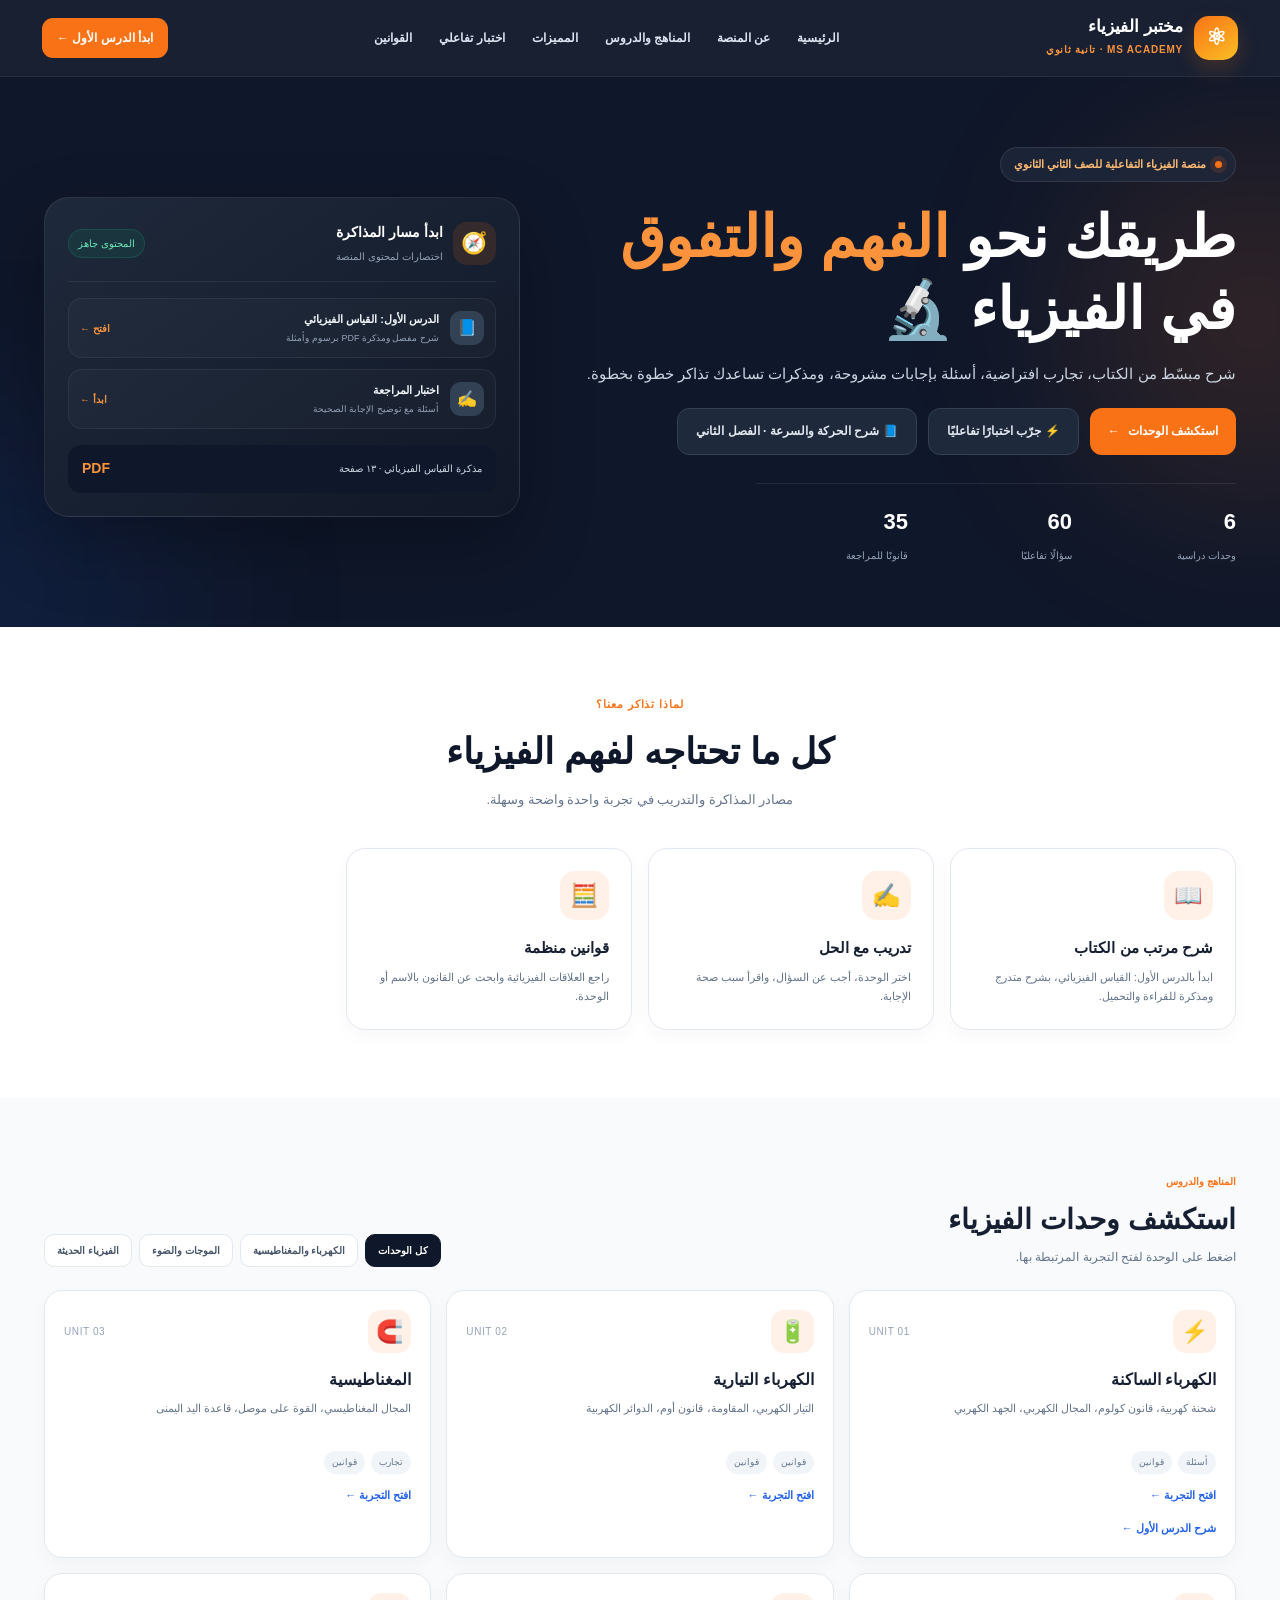
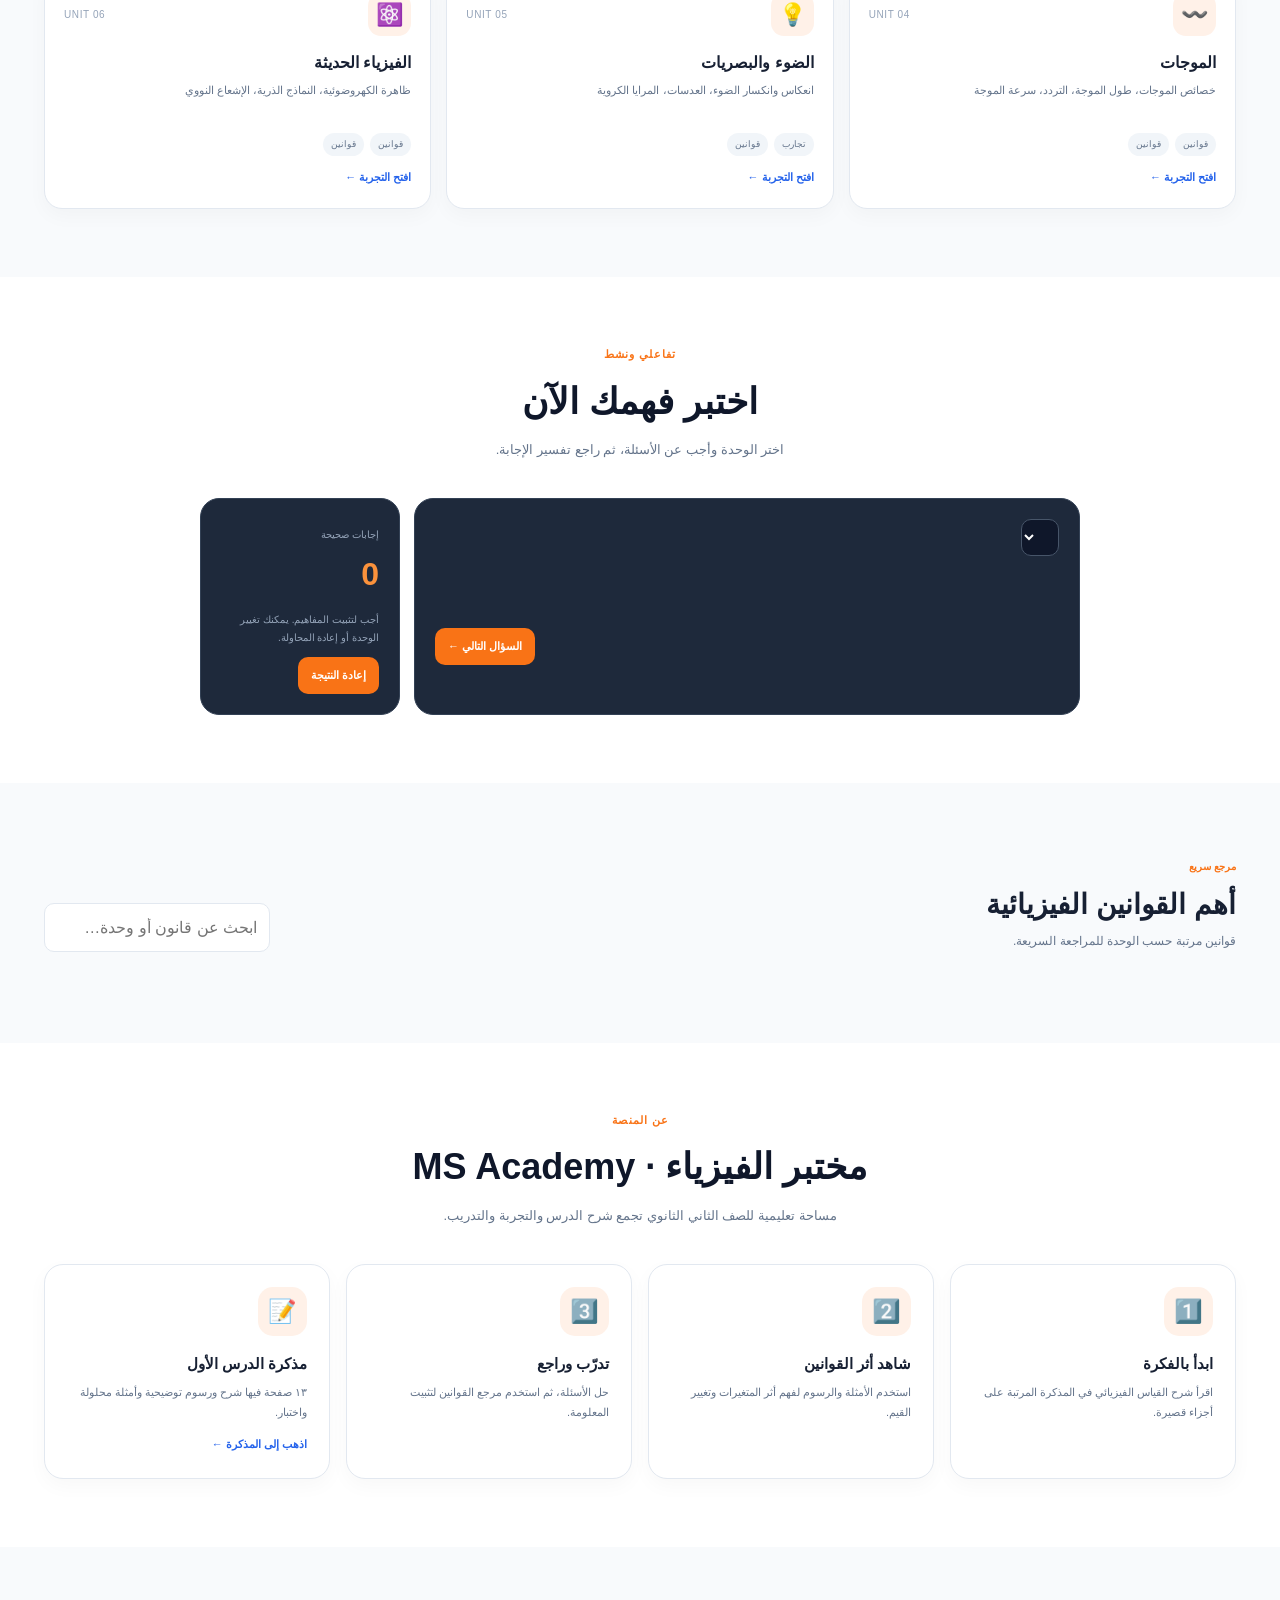
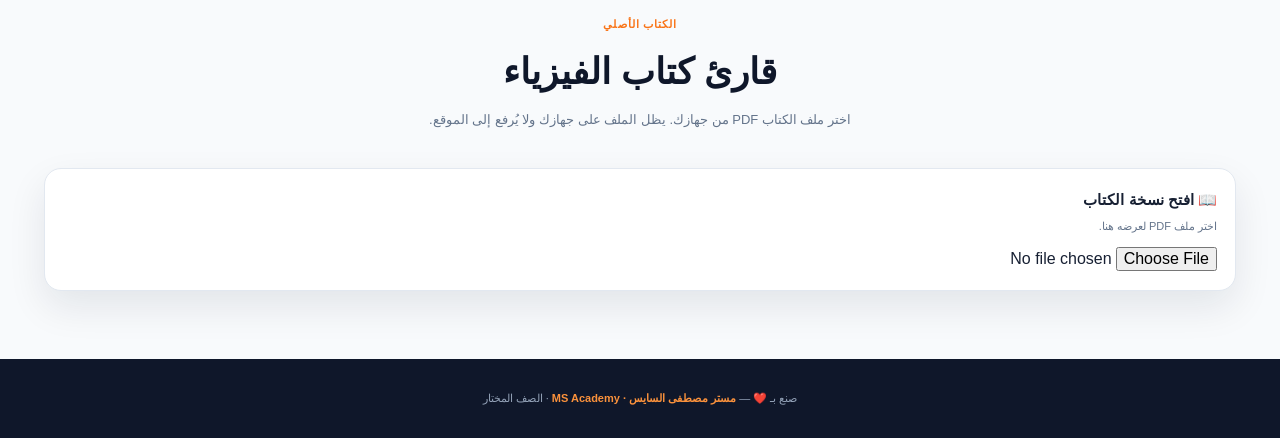
==== commit f7e3ea8c: "Restore physics homepage content and design" ====
--- a/index.html
+++ b/index.html
@@ -1,2 +1,33 @@
-<!doctype html><html lang="ar" dir="rtl"><head><meta charset="utf-8"><meta name="viewport" content="width=device-width,initial-scale=1"><meta name="description" content="منصة مختبر العلوم"><meta http-equiv="Content-Security-Policy" content="default-src 'self';style-src 'self' https://fonts.googleapis.com;font-src https://fonts.gstatic.com;script-src 'self';object-src 'none'"><title>مختبر العلوم | منصة تعليمية</title><link rel="stylesheet" href="auth.css"></head><body><header class="topbar"><a class="logo" href="index.html">⚗️ مختبر <span>العلوم</span></a><nav><a href="login.html">تسجيل الدخول</a><a href="register.html">إنشاء حساب</a></nav></header><main class="shell"><section class="hero"><div><span class="eyebrow">منصة تعليمية متعددة المراحل</span><h1>علوم وفيزياء في مسار واحد</h1><p>اختر حسابك، ثم حدد المرحلة الدراسية لتظهر لك المادة والوحدات الخاصة بك.</p><a class="btn" href="login.html">ابدأ الآن ←</a></div><div class="card"><h3>المواد حسب المرحلة</h3><p>الإعدادي: علوم</p><p>أولى ثانوي: علوم متكاملة</p><p>تانية وتالتة ثانوي: فيزياء</p></div></section><section class="grid" style="margin-top:22px"><article class="card stage"><h3>للطلاب</h3><p>لوحة خاصة بالمرحلة والدروس والاختبارات.</p><a class="btn" href="login.html">دخول الطالب</a></article><article class="card stage mint"><h3>للمدرسين</h3><p>لوحة لإدارة الدروس والملفات والاختبارات.</p><a class="btn" href="login.html">دخول المدرس</a></article></section></main></body></html>
+<!doctype html>
+<html lang="ar" dir="rtl"><head><meta charset="utf-8"><meta name="viewport" content="width=device-width,initial-scale=1"><meta name="theme-color" content="#0f172a"><meta name="description" content="مختبر الفيزياء للصف الثاني الثانوي مع مستر مصطفى السايس: دروس، تجارب افتراضية، أسئلة وقوانين."><title>مختبر الفيزياء | MS Academy</title><link rel="preconnect" href="https://fonts.googleapis.com"><link rel="preconnect" href="https://fonts.gstatic.com" crossorigin><link href="https://fonts.googleapis.com/css2?family=Cairo:wght@400;500;600;700;800;900&display=swap" rel="stylesheet">
+<meta http-equiv="Content-Security-Policy" content="default-src 'self'; script-src 'self'; style-src 'self' https://fonts.googleapis.com; font-src 'self' https://fonts.gstatic.com; img-src 'self' data:; frame-src 'self' blob:; object-src 'none'; base-uri 'self'; form-action 'self'"><link rel="stylesheet" href="styles.css"></head>
+<body><a class="skiplink" href="#main">انتقل إلى المحتوى</a>
+<header class="top"><nav class="nav"><a class="brand" href="#hero"><span class="brandicon">⚛</span><span><h1>مختبر الفيزياء</h1><small>MS Academy · تانية ثانوي</small></span></a><button class="menu" id="menubtn" aria-label="فتح القائمة">☰</button><div class="links" id="links"><a href="#hero">الرئيسية</a><a href="#about">عن المنصة</a><a href="#chapters">المناهج والدروس</a><a href="#features">المميزات</a><a href="#quiz">اختبار تفاعلي</a><a href="#formulas">القوانين</a></div><a class="navcta" href="lesson1.html">ابدأ الدرس الأول ←</a></nav></header>
+<section class="hero" id="hero"><div class="container"><div class="hero-grid"><div class="hero-copy"><span class="eyebrow-pill"><i></i> منصة الفيزياء التفاعلية للصف الثاني الثانوي</span><h2>طريقك نحو <span>الفهم والتفوق</span> في الفيزياء 🔬</h2><p>شرح مبسّط من الكتاب، تجارب افتراضية، أسئلة بإجابات مشروحة، ومذكرات تساعدك تذاكر خطوة بخطوة.</p><div class="actions"><a class="btn" href="#chapters">استكشف الوحدات <span>←</span></a><a class="btn secondary" href="#quiz">⚡ جرّب اختبارًا تفاعليًا</a><a class="btn secondary" href="lesson2.html">📘 شرح الحركة والسرعة · الفصل الثاني</a></div><div class="hero-stats"><div class="hero-stat"><strong>6</strong><span>وحدات دراسية</span></div><div class="hero-stat"><strong>60</strong><span>سؤالًا تفاعليًا</span></div><div class="hero-stat"><strong>35</strong><span>قانونًا للمراجعة</span></div></div></div><aside class="path-card"><div class="path-head"><div class="path-brand"><span class="path-icon">🧭</span><div><h3>ابدأ مسار المذاكرة</h3><p>اختصارات لمحتوى المنصة</p></div></div><span class="ready">المحتوى جاهز</span></div><div class="path-list"><a class="path-row" href="lesson1.html"><span class="path-row-icon">📘</span><span><b>الدرس الأول: القياس الفيزيائي</b><small>شرح مفصل ومذكرة PDF برسوم وأمثلة</small></span><span class="path-link">افتح ←</span></a><a class="path-row" href="#quiz"><span class="path-row-icon">✍️</span><span><b>اختبار المراجعة</b><small>أسئلة مع توضيح الإجابة الصحيحة</small></span><span class="path-link">ابدأ ←</span></a></div><div class="path-bottom"><span>مذكرة القياس الفيزيائي · ١٣ صفحة</span><strong>PDF</strong></div></aside></div></div></section>
+<main id="main">
+<section class="section white" id="features"><div class="container"><div class="section-heading"><span class="tag">لماذا تذاكر معنا؟</span><h2>كل ما تحتاجه لفهم الفيزياء</h2><p>مصادر المذاكرة والتدريب في تجربة واحدة واضحة وسهلة.</p></div><div class="feature-grid"><article class="feature"><span class="feature-icon">📖</span><h3>شرح مرتب من الكتاب</h3><p>ابدأ بالدرس الأول: القياس الفيزيائي، بشرح متدرج ومذكرة للقراءة والتحميل.</p></article><article class="feature"><span class="feature-icon">✍️</span><h3>تدريب مع الحل</h3><p>اختر الوحدة، أجب عن السؤال، واقرأ سبب صحة الإجابة.</p></article><article class="feature"><span class="feature-icon">🧮</span><h3>قوانين منظمة</h3><p>راجع العلاقات الفيزيائية وابحث عن القانون بالاسم أو الوحدة.</p></article></div></div></section>
+<section class="section light" id="chapters"><div class="container"><div class="course-head"><div><span class="tile-eyebrow tile-eyebrow-accent">المناهج والدروس</span><h2>استكشف وحدات الفيزياء</h2><p>اضغط على الوحدة لفتح التجربة المرتبطة بها.</p></div><div class="filters" id="course-filters"><button class="filter-btn active" data-filter="all">كل الوحدات</button><button class="filter-btn" data-filter="electric">الكهرباء والمغناطيسية</button><button class="filter-btn" data-filter="waves">الموجات والضوء</button><button class="filter-btn" data-filter="modern">الفيزياء الحديثة</button></div></div><div class="unitgrid" id="unitgrid"></div></div></section>
+<section class="section white" id="quiz"><div class="container"><div class="section-heading"><span class="tag">تفاعلي ونشط</span><h2>اختبر فهمك الآن</h2><p>اختر الوحدة وأجب عن الأسئلة، ثم راجع تفسير الإجابة.</p></div><div class="quiz-area"><div class="quizcard"><div class="quiztop"><select id="quizunit" aria-label="اختر الوحدة"></select><span class="qcount" id="qcount"></span></div><div class="question" id="question"></div><div class="answers" id="answers"></div><div class="feedback" id="feedback" aria-live="polite"></div><div class="quizfoot"><span class="qcount" id="progress"></span><button class="next" id="nextq">السؤال التالي ←</button></div></div><aside class="quizside"><div><span class="qcount">إجابات صحيحة</span><div class="score"><span id="score">0</span></div></div><p>أجب لتثبيت المفاهيم. يمكنك تغيير الوحدة أو إعادة المحاولة.</p><button class="next" id="restart">إعادة النتيجة</button></aside></div></div></section>
+<section class="section light" id="formulas"><div class="container"><div class="course-head"><div><span class="tile-eyebrow tile-eyebrow-accent">مرجع سريع</span><h2>أهم القوانين الفيزيائية</h2><p>قوانين مرتبة حسب الوحدة للمراجعة السريعة.</p></div><input class="search" id="lawsearch" placeholder="ابحث عن قانون أو وحدة…" aria-label="ابحث عن قانون"></div><div class="formula" id="formula"></div></div></section>
+<section class="section white" id="about"><div class="container"><div class="section-heading"><span class="tag">عن المنصة</span><h2>مختبر الفيزياء · MS Academy</h2><p>مساحة تعليمية للصف الثاني الثانوي تجمع شرح الدرس والتجربة والتدريب.</p></div><div class="feature-grid"><article class="feature"><span class="feature-icon">1️⃣</span><h3>ابدأ بالفكرة</h3><p>اقرأ شرح القياس الفيزيائي في المذكرة المرتبة على أجزاء قصيرة.</p></article><article class="feature"><span class="feature-icon">2️⃣</span><h3>شاهد أثر القوانين</h3><p>استخدم الأمثلة والرسوم لفهم أثر المتغيرات وتغيير القيم.</p></article><article class="feature"><span class="feature-icon">3️⃣</span><h3>تدرّب وراجع</h3><p>حل الأسئلة، ثم استخدم مرجع القوانين لتثبيت المعلومة.</p></article><article class="feature"><span class="feature-icon">📝</span><h3>مذكرة الدرس الأول</h3><p>١٣ صفحة فيها شرح ورسوم توضيحية وأمثلة محلولة واختبار.</p><a class="arrow" href="lesson1.html">اذهب إلى المذكرة ←</a></article></div></div></section>
+<section class="section light" id="book"><div class="container"><div class="section-heading"><span class="tag">الكتاب الأصلي</span><h2>قارئ كتاب الفيزياء</h2><p>اختر ملف الكتاب PDF من جهازك. يظل الملف على جهازك ولا يُرفع إلى الموقع.</p></div><div class="bookbox"><h3>📖 افتح نسخة الكتاب</h3><p>اختر ملف PDF لعرضه هنا.</p><input id="pdf-file" type="file" accept="application/pdf,.pdf" aria-label="اختر ملف كتاب PDF"></div><iframe id="pdf-frame" class="pdf-frame" title="عارض كتاب الفيزياء"></iframe></div></section>
+</main><dialog class="law-dialog" id="law-dialog" aria-labelledby="law-dialog-title"><div class="law-dialog-inner"><div class="law-dialog-head"><div><span class="tile-eyebrow law-dialog-kicker">الكهرباء الساكنة · شرح القانون</span><h2 id="law-dialog-title">قانون كولوم</h2><p>القوة الكهروستاتيكية بين شحنتين نقطيتين</p></div><button class="law-close" id="law-close" aria-label="إغلاق الشرح">×</button></div><div class="law-dialog-content"><p>يحسب قانون كولوم مقدار القوة الكهربائية المتبادلة بين شحنتين صغيرتين ساكنتين. تزداد القوة بزيادة مقدار الشحنتين، وتقل كلما زادت المسافة بينهما.</p><div class="law-equation">F = k |q₁ q₂| / r²<small>مقدار القوة الكهروستاتيكية</small></div><h3>معاني الرموز</h3><div class="law-details-grid"><div class="law-detail"><b>F</b> مقدار القوة، بوحدة النيوتن (N).</div><div class="law-detail"><b>q₁ ، q₂</b> مقدار الشحنتين، بوحدة الكولوم (C).</div><div class="law-detail"><b>r</b> المسافة بين مركزي الشحنتين، بالمتر (m).</div><div class="law-detail"><b>k</b> ثابت كولوم، ويساوي تقريبًا 9×10⁹ N·m²/C² في الهواء أو الفراغ.</div></div><h3>متى وكيف نستخدمه؟</h3><ol><li>حوّل الشحنات إلى كولوم والمسافة إلى متر قبل التعويض.</li><li>عوّض بمقادير الشحنات والمسافة في القانون؛ تربيع المسافة مهم.</li><li>الناتج يعطي مقدار القوة. حدّد اتجاهها من نوع الشحنتين: المتشابهتان تتنافران والمختلفتان تتجاذبان.</li></ol><h3>مسألة محلولة</h3><div class="example-box"><p><b>المسألة:</b> شحنتان مقداراهما +2 μC و−3 μC، تفصل بينهما مسافة 20 cm. احسب مقدار القوة ونوعها.</p><div class="solution-step"><b>١) التحويل إلى وحدات النظام الدولي:</b><br>q₁ = 2×10⁻⁶ C، و q₂ = 3×10⁻⁶ C، و r = 0.20 m.</div><div class="solution-step"><b>٢) التعويض:</b><br>F = (9×10⁹ × 2×10⁻⁶ × 3×10⁻⁶) ÷ (0.20)².</div><div class="solution-step"><b>٣) الحساب:</b><br>F = 0.054 ÷ 0.04 = 1.35 N.</div><p><span class="answer-final">الإجابة: 1.35 نيوتن، والقوة تجاذب</span></p><p>لأن الشحنتين مختلفتا الإشارة.</p></div><h3>ملاحظة مهمة</h3><p>القانون هنا يعطي مقدار القوة. لا تنسَ تحويل السنتيمتر والميكروكولوم قبل التعويض، ولا تنسَ تربيع المسافة كاملة.</p></div></div></dialog>
+<div class="grade-backdrop" id="grade-backdrop" hidden>
+  <section class="grade-picker" role="dialog" aria-modal="true" aria-labelledby="grade-title">
+    <span class="grade-picker-icon">🎓</span>
+    <h2 id="grade-title">اختار صفك الدراسي</h2>
+    <p>هنعرض لك محتوى الفيزياء المناسب لصفك.</p>
+    <div class="grade-options" id="grade-options">
+      <button type="button" data-grade="prep1">أولى إعدادي</button>
+      <button type="button" data-grade="prep2">تانية إعدادي</button>
+      <button type="button" data-grade="prep3">تالتة إعدادي</button>
+      <button type="button" data-grade="sec1">أولى ثانوي</button>
+      <button type="button" data-grade="sec2">تانية ثانوي</button>
+      <button type="button" data-grade="sec3">تالتة ثانوي</button>
+    </div>
+  </section>
+</div>
+<footer class="footer">صنع بـ <span class="footer-heart">❤️</span> — <b>مستر مصطفى السايس · MS Academy</b> · <span class="grade-label">الصف المختار</span></footer>
+<script src="app.js" defer></script></body></html>
 
+
--- a/styles.css
+++ b/styles.css
@@ -0,0 +1,13 @@
+:root{--dark:#0f172a;--navy:#1e293b;--orange:#f97316;--orange2:#ea580c;--blue:#3b82f6;--light:#f8fafc;--ink:#172033;--muted:#64748b;--line:#e2e8f0;--shadow:0 16px 38px rgba(15,23,42,.09)}*{box-sizing:border-box}html{scroll-behavior:smooth;scroll-padding-top:82px}body{margin:0;background:var(--light);color:var(--ink);font-family:Cairo,Tahoma,Arial,sans-serif;line-height:1.7}a{color:inherit;text-decoration:none}button,input,select{font:inherit}button{cursor:pointer}.top{position:sticky;top:0;z-index:30;background:rgba(15,23,42,.96);color:#fff;backdrop-filter:blur(14px);border-bottom:1px solid #ffffff12}.nav{height:76px;max-width:1240px;margin:auto;padding:0 22px;display:flex;align-items:center;justify-content:space-between;gap:16px}.brand{display:flex;align-items:center;gap:11px}.brandicon{width:44px;height:44px;display:grid;place-items:center;border-radius:15px;background:linear-gradient(145deg,var(--orange),#fbbf24);font-size:23px;font-weight:900;box-shadow:0 8px 22px #f9731633}.brand h1{font-size:17px;line-height:1.1;margin:0}.brand small{display:block;color:#fb923c;text-transform:uppercase;letter-spacing:.08em;font-size:10px;font-weight:800;margin-top:5px}.links{display:flex;align-items:center;gap:3px}.links a{padding:9px 12px;border-radius:11px;color:#dbe4f0;font-weight:600;font-size:12px;transition:.18s}.links a:hover,.links a.active{color:#fb923c;background:#ffffff0c}.navcta{background:var(--orange);color:white;padding:10px 15px;border-radius:11px;font-size:12px;font-weight:800;white-space:nowrap}.navcta:hover,.btn:hover{background:var(--orange2);transform:translateY(-1px)}.menu{display:none;color:#fff;background:#ffffff0e;border:1px solid #ffffff20;border-radius:10px;padding:7px 11px;font-size:20px}.hero{position:relative;background:var(--dark);color:#fff;overflow:hidden;padding:70px 22px 60px}.hero:before,.hero:after{content:"";position:absolute;width:350px;height:350px;border-radius:50%;filter:blur(90px);pointer-events:none}.hero:before{background:#f9731624;right:-150px;top:70px}.hero:after{background:#2563eb1a;left:-170px;bottom:-140px}.container{max-width:1240px;padding:0 22px;margin:0 auto;position:relative;z-index:1}.hero-grid{display:grid;grid-template-columns:1.25fr .9fr;align-items:center;gap:55px}.hero-copy{text-align:right}.eyebrow-pill{display:inline-flex;align-items:center;gap:9px;padding:7px 13px;border-radius:99px;border:1px solid #ffffff17;background:#1e293bcc;color:#fdba74;font-size:11px;font-weight:700}.eyebrow-pill i{width:7px;height:7px;border-radius:50%;background:var(--orange);box-shadow:0 0 0 5px #f9731622}.hero h2{font-size:clamp(34px,4.5vw,59px);line-height:1.25;margin:20px 0 15px;font-weight:900}.hero h2 span{color:#fb923c}.hero-copy>p{color:#cbd5e1;font-size:15px;max-width:650px;margin:0}.actions{display:flex;flex-wrap:wrap;gap:11px;margin-top:22px}.btn{display:inline-flex;justify-content:center;align-items:center;gap:8px;background:var(--orange);color:white;border:0;border-radius:12px;padding:12px 18px;font-size:12px;font-weight:800;transition:.2s}.btn.secondary{background:#1e293b;border:1px solid #334155;color:#e2e8f0}.btn.secondary:hover{background:#334155}.hero-stats{display:grid;grid-template-columns:repeat(3,1fr);gap:12px;max-width:480px;margin-top:28px;padding-top:19px;border-top:1px solid #ffffff15}.hero-stat strong{font-size:22px;display:block;color:#fff}.hero-stat span{font-size:10px;color:#94a3b8}.path-card{background:linear-gradient(145deg,#1e293b,#111827);border:1px solid #ffffff17;border-radius:25px;padding:23px;box-shadow:0 28px 70px #0004}.path-head{display:flex;align-items:center;justify-content:space-between;gap:12px;padding-bottom:16px;border-bottom:1px solid #ffffff12}.path-brand{display:flex;align-items:center;gap:10px}.path-icon{width:43px;height:43px;display:grid;place-items:center;border-radius:14px;background:#f9731620;color:#fb923c;font-size:21px}.path-head h3{font-size:14px;margin:0}.path-head p{font-size:10px;color:#94a3b8;margin:3px 0 0}.ready{font-size:10px;color:#6ee7b7;background:#10b98118;border:1px solid #10b98133;padding:5px 9px;border-radius:99px}.path-list{display:grid;gap:11px;margin:16px 0}.path-row{display:flex;align-items:center;gap:11px;padding:11px;border:1px solid #ffffff10;border-radius:14px;background:#ffffff06}.path-row-icon{width:34px;height:34px;flex:none;display:grid;place-items:center;background:#334155;border-radius:11px}.path-row b{display:block;font-size:11px;color:#f1f5f9}.path-row small{display:block;color:#94a3b8;font-size:9px;margin-top:2px}.path-link{margin-right:auto;color:#fb923c;font-size:10px;font-weight:700}.path-bottom{display:flex;align-items:center;justify-content:space-between;background:#0f172a;border-radius:13px;padding:12px 14px;color:#cbd5e1;font-size:10px}.path-bottom strong{color:#fb923c;font-size:14px}.section{padding:68px 22px}.section.white{background:#fff}.section.light{background:var(--light)}.section.dark{background:var(--dark);color:#fff}.section-heading{text-align:center;max-width:730px;margin:0 auto 37px}.section-heading .tag{font-size:11px;font-weight:900;letter-spacing:.08em;color:var(--orange);display:block}.section-heading h2{font-size:clamp(25px,3vw,36px);margin:7px 0;color:#0f172a}.section.dark .section-heading h2{color:#fff}.section-heading p{font-size:13px;color:var(--muted);margin:0}.section.dark .section-heading p{color:#94a3b8}.feature-grid{display:grid;grid-template-columns:repeat(4,minmax(0,1fr));gap:16px}.feature{background:#fff;border:1px solid var(--line);border-radius:19px;padding:22px;box-shadow:0 7px 20px #0f172a08;transition:.25s}.feature:hover,.unit:hover{transform:translateY(-5px);box-shadow:var(--shadow)}.feature-icon{width:49px;height:49px;display:grid;place-items:center;border-radius:15px;background:#fff1e8;color:var(--orange);font-size:23px}.feature h3{font-size:15px;margin:15px 0 7px}.feature p{font-size:11px;color:var(--muted);line-height:1.8;margin:0}.course-head{display:flex;justify-content:space-between;align-items:end;gap:18px;margin-bottom:23px}.course-head h2{font-size:28px;margin:3px 0}.course-head p{color:var(--muted);font-size:12px;margin:0}.filters{display:flex;flex-wrap:wrap;gap:7px}.filter-btn{border:1px solid var(--line);border-radius:10px;background:white;color:#475569;padding:7px 12px;font-size:10px;font-weight:700}.filter-btn.active,.filter-btn:hover{background:var(--dark);color:#fff;border-color:var(--dark)}.unitgrid{display:grid;grid-template-columns:repeat(3,minmax(0,1fr));gap:15px}.unit{background:#fff;border:1px solid var(--line);border-radius:18px;padding:19px;transition:.22s;cursor:pointer;box-shadow:0 7px 20px #0f172a08}.unitTop{display:flex;align-items:center;justify-content:space-between}.unitIcon{width:43px;height:43px;display:grid;place-items:center;border-radius:13px;background:#fff1e8;font-size:22px}.unitnum{font-size:10px;color:#94a3b8;letter-spacing:.06em}.unit h3{font-size:16px;margin:13px 0 5px}.unit p{font-size:11px;color:var(--muted);margin:0;line-height:1.75;min-height:40px}.chips{display:flex;gap:6px;margin-top:12px}.chip{background:#f1f5f9;border-radius:99px;color:#64748b;padding:4px 8px;font-size:9px}.arrow{display:inline-block;color:#2563eb;font-size:11px;font-weight:800;margin-top:12px}.lab-layout{display:grid;grid-template-columns:230px minmax(0,1fr);gap:15px}.labmenu{display:grid;gap:6px;align-content:start}.labchoice{background:#1e293b;border:1px solid #334155;border-radius:11px;color:#cbd5e1;text-align:right;padding:10px 12px;font-size:11px}.labchoice.active{color:#fdba74;border-color:#f9731666;background:#f9731615;font-weight:800}.labchoice:hover{color:white;border-color:#f97316}.labbox{background:#172033;border:1px solid #334155;border-radius:18px;padding:18px}.labtitle{display:flex;align-items:start;justify-content:space-between;gap:12px}.labtitle h3{font-size:17px;margin:0 0 4px}.labtitle p{font-size:11px;color:#94a3b8;margin:0}.live{background:#064e3b;color:#a7f3d0;font-size:10px;padding:5px 9px;border-radius:99px;white-space:nowrap}.controls{display:flex;gap:9px;flex-wrap:wrap;margin:16px 0}.control{flex:1;min-width:145px;padding:11px;border:1px solid #334155;border-radius:12px;background:#0f172a}.control label{display:flex;justify-content:space-between;gap:5px;font-size:10px;color:#cbd5e1}.control input{width:100%;accent-color:var(--orange);margin-top:7px}.simcanvas{width:100%;height:200px;border-radius:13px;display:block;background:#f8fafc}.readout{display:flex;gap:9px;margin-top:10px}.metric{flex:1;padding:9px 12px;background:#0f172a;border-radius:11px;color:#94a3b8;font-size:10px}.metric b{display:block;color:#fb923c;direction:ltr;text-align:right;font-size:17px}.quiz-area{max-width:880px;margin:auto;display:grid;grid-template-columns:minmax(0,1fr) 200px;gap:14px}.quizcard,.quizside{background:#1e293b;border:1px solid #334155;border-radius:19px;padding:20px}.quiztop,.quizfoot{display:flex;align-items:center;justify-content:space-between;gap:12px}.quiztop select{max-width:65%;background:#0f172a;color:white;border:1px solid #475569;border-radius:10px;padding:8px}.qcount{font-size:10px;color:#94a3b8}.question{font-size:17px;line-height:1.8;margin:20px 0 13px}.answers{display:grid;gap:9px}.answer{width:100%;text-align:right;padding:11px 13px;border:1px solid #475569;border-radius:11px;background:#ffffff08;color:#e2e8f0;font-size:12px}.answer:hover{border-color:var(--orange);background:#f9731610}.answer.correct{border-color:#10b981;background:#064e3b;color:#d1fae5}.answer.wrong{border-color:#f43f5e;background:#4c0519;color:#ffe4e6}.feedback{min-height:32px;font-size:11px;color:#cbd5e1;margin:10px 0}.quizfoot .next,.quizside .next{background:var(--orange);color:white;border:0;border-radius:10px;padding:9px 13px;font-size:11px;font-weight:800}.score{font-size:32px;font-weight:900;color:#fb923c}.quizside p{font-size:10px;color:#94a3b8;line-height:1.8}.formula{display:grid;grid-template-columns:repeat(3,minmax(0,1fr));gap:12px}.law{background:#fff;border:1px solid var(--line);border-radius:15px;padding:15px;transition:.2s}.law:hover{border-color:#fdba74;transform:translateY(-3px);box-shadow:var(--shadow)}.law small{color:var(--orange);font-size:10px;font-weight:800}.law h3{font-size:14px;margin:5px 0}.eq{font:600 18px Cambria,"Times New Roman",serif;direction:ltr;text-align:right;background:#f1f5f9;color:#1e293b;border-radius:9px;padding:8px;margin:9px 0}.law p{font-size:10px;color:var(--muted);margin:0}.search{min-width:210px;padding:10px 12px;border:1px solid var(--line);border-radius:10px;background:#fff}.bookbox{background:#fff;border:1px solid var(--line);border-radius:17px;padding:18px;box-shadow:var(--shadow)}.bookbox h3{font-size:15px;margin:0 0 4px}.bookbox p{font-size:11px;color:var(--muted);margin:0 0 10px}.footer{background:var(--dark);color:#94a3b8;padding:30px 22px;text-align:center;font-size:11px}.footer b{color:#fb923c}.skiplink{position:absolute;right:10px;top:-60px;background:white;color:#0f172a;padding:9px 12px;border-radius:9px;z-index:60}.skiplink:focus{top:10px}:focus-visible{outline:3px solid #fb923c;outline-offset:3px}
+@media(max-width:950px){.hero-grid{gap:28px}.feature-grid{grid-template-columns:repeat(2,minmax(0,1fr))}.unitgrid{grid-template-columns:repeat(2,minmax(0,1fr))}.formula{grid-template-columns:repeat(2,minmax(0,1fr))}.links a{padding:8px}.navcta{display:none}}
+@media(max-width:650px){.nav{height:66px;padding:0 14px}.brandicon{width:40px;height:40px}.brand h1{font-size:14px}.menu{display:block}.links{display:none;position:absolute;top:66px;right:0;left:0;padding:13px;background:#0f172a;flex-direction:column;align-items:stretch;border-bottom:1px solid #ffffff1a}.links.open{display:flex}.links a{padding:11px}.hero{padding:43px 0}.container{padding:0 15px}.hero-grid{grid-template-columns:1fr;gap:28px}.hero-copy{text-align:center}.hero h2{font-size:35px}.hero-copy>p{font-size:13px}.actions{justify-content:center}.hero-stats{margin:24px auto 0}.hero-stat strong{font-size:19px}.path-card{padding:17px;border-radius:19px}.section{padding:48px 15px}.section-heading{margin-bottom:25px}.section-heading h2{font-size:25px}.feature-grid{grid-template-columns:1fr 1fr;gap:9px}.feature{padding:15px;border-radius:15px}.feature h3{font-size:12px;margin:10px 0 5px}.feature p{font-size:9px}.feature-icon{width:40px;height:40px;font-size:18px}.course-head{align-items:flex-start;flex-direction:column}.course-head h2{font-size:23px}.filters{width:100%}.filter-btn{padding:7px 9px}.unitgrid,.formula{grid-template-columns:1fr}.unit p{min-height:0}.lab-layout{grid-template-columns:1fr}.labmenu{display:flex;overflow:auto;scrollbar-width:thin}.labchoice{white-space:nowrap}.labtitle{flex-direction:column}.controls{display:grid;grid-template-columns:1fr 1fr}.control{min-width:0}.simcanvas{height:170px}.quiz-area{grid-template-columns:1fr}.quizside{display:flex;align-items:center;justify-content:space-between;gap:12px}.question{font-size:15px}.search{width:100%}.bookbox{padding:14px}}
+.law-clickable{cursor:pointer;border-color:#fed7aa;position:relative;padding-bottom:38px}.law-clickable:hover{border-color:#f97316;box-shadow:0 14px 28px #f9731618}.law-open{position:absolute;right:15px;bottom:12px;color:#ea580c;font-size:10px;font-weight:800}.law-dialog{width:min(760px,calc(100% - 24px));max-height:88vh;padding:0;border:1px solid #e2e8f0;border-radius:22px;background:#f8fafc;color:#172033;box-shadow:0 30px 100px #0f172a55}.law-dialog::backdrop{background:#0f172ac9;backdrop-filter:blur(5px)}.law-dialog-inner{padding:24px}.law-dialog-head{display:flex;align-items:start;justify-content:space-between;gap:15px;border-bottom:1px solid #e2e8f0;padding-bottom:15px}.law-dialog-head h2{font-size:22px;margin:2px 0}.law-dialog-head p{font-size:12px;color:#64748b;margin:0}.law-close{width:36px;height:36px;border:0;border-radius:11px;background:#e2e8f0;color:#334155;font-size:19px}.law-dialog-content{max-height:calc(88vh - 100px);overflow:auto;padding:14px 2px 3px}.law-dialog-content h3{font-size:14px;margin:17px 0 6px;color:#0f172a}.law-dialog-content p,.law-dialog-content li{font-size:12px;line-height:1.9;color:#475569}.law-equation{direction:ltr;text-align:center;background:#0f172a;color:#fff;border-radius:15px;padding:16px;margin:12px 0;font:700 24px Cambria,"Times New Roman",serif}.law-equation small{display:block;font:12px Cairo,Tahoma,sans-serif;color:#fdba74;margin-top:5px}.law-details-grid{display:grid;grid-template-columns:repeat(2,minmax(0,1fr));gap:8px}.law-detail{background:#fff;border:1px solid #e2e8f0;border-radius:12px;padding:10px;font-size:11px;color:#475569}.law-detail b{color:#ea580c}.example-box{background:#fff7ed;border:1px solid #fed7aa;border-radius:15px;padding:15px}.example-box p{margin:5px 0}.solution-step{padding:7px 0;border-bottom:1px dashed #fdba74}.solution-step:last-child{border:0}.answer-final{display:inline-block;padding:7px 11px;background:#ffedd5;color:#9a3412;border-radius:10px;font-weight:900}@media(max-width:650px){.law-dialog-inner{padding:16px}.law-dialog-head h2{font-size:19px}.law-equation{font-size:19px}.law-details-grid{grid-template-columns:1fr}}
+
+.tile-eyebrow-accent{color:#f97316;font-weight:900;font-size:10px}.muted-on-dark{color:#94a3b8}.pdf-frame{width:100%;height:72vh;border:1px solid #e2e8f0;border-radius:16px;margin-top:15px;background:white}.pdf-frame:not(.is-visible){display:none}.is-visible{display:block}.is-hidden{display:none!important}.law-dialog-kicker{color:#ea580c}.footer-heart{color:#fb7185}
+ .grade-backdrop{position:fixed;inset:0;z-index:1000;display:grid;place-items:center;padding:20px;background:rgba(8,15,35,.78);backdrop-filter:blur(8px)}
+.grade-backdrop[hidden]{display:none}
+.grade-picker{width:min(560px,100%);padding:34px;border:1px solid rgba(255,255,255,.18);border-radius:28px;background:linear-gradient(145deg,#16254a,#0d1730);color:#fff;text-align:center;box-shadow:0 28px 80px rgba(0,0,0,.35)}
+.grade-picker-icon{font-size:42px}.grade-picker h2{margin:12px 0 8px;font-size:clamp(25px,5vw,38px)}.grade-picker p{margin:0 0 24px;color:#c7d2e7}
+.grade-options{display:grid;grid-template-columns:repeat(2,minmax(0,1fr));gap:12px}.grade-options button{border:1px solid rgba(255,255,255,.14);border-radius:14px;padding:15px 10px;background:#fff;color:#132348;font:inherit;font-weight:800;cursor:pointer;transition:.2s}.grade-options button:hover,.grade-options button:focus-visible{background:#8ee6d2;transform:translateY(-2px);outline:0}
+@media(max-width:460px){.grade-picker{padding:26px 18px}.grade-options{grid-template-columns:1fr}}
+
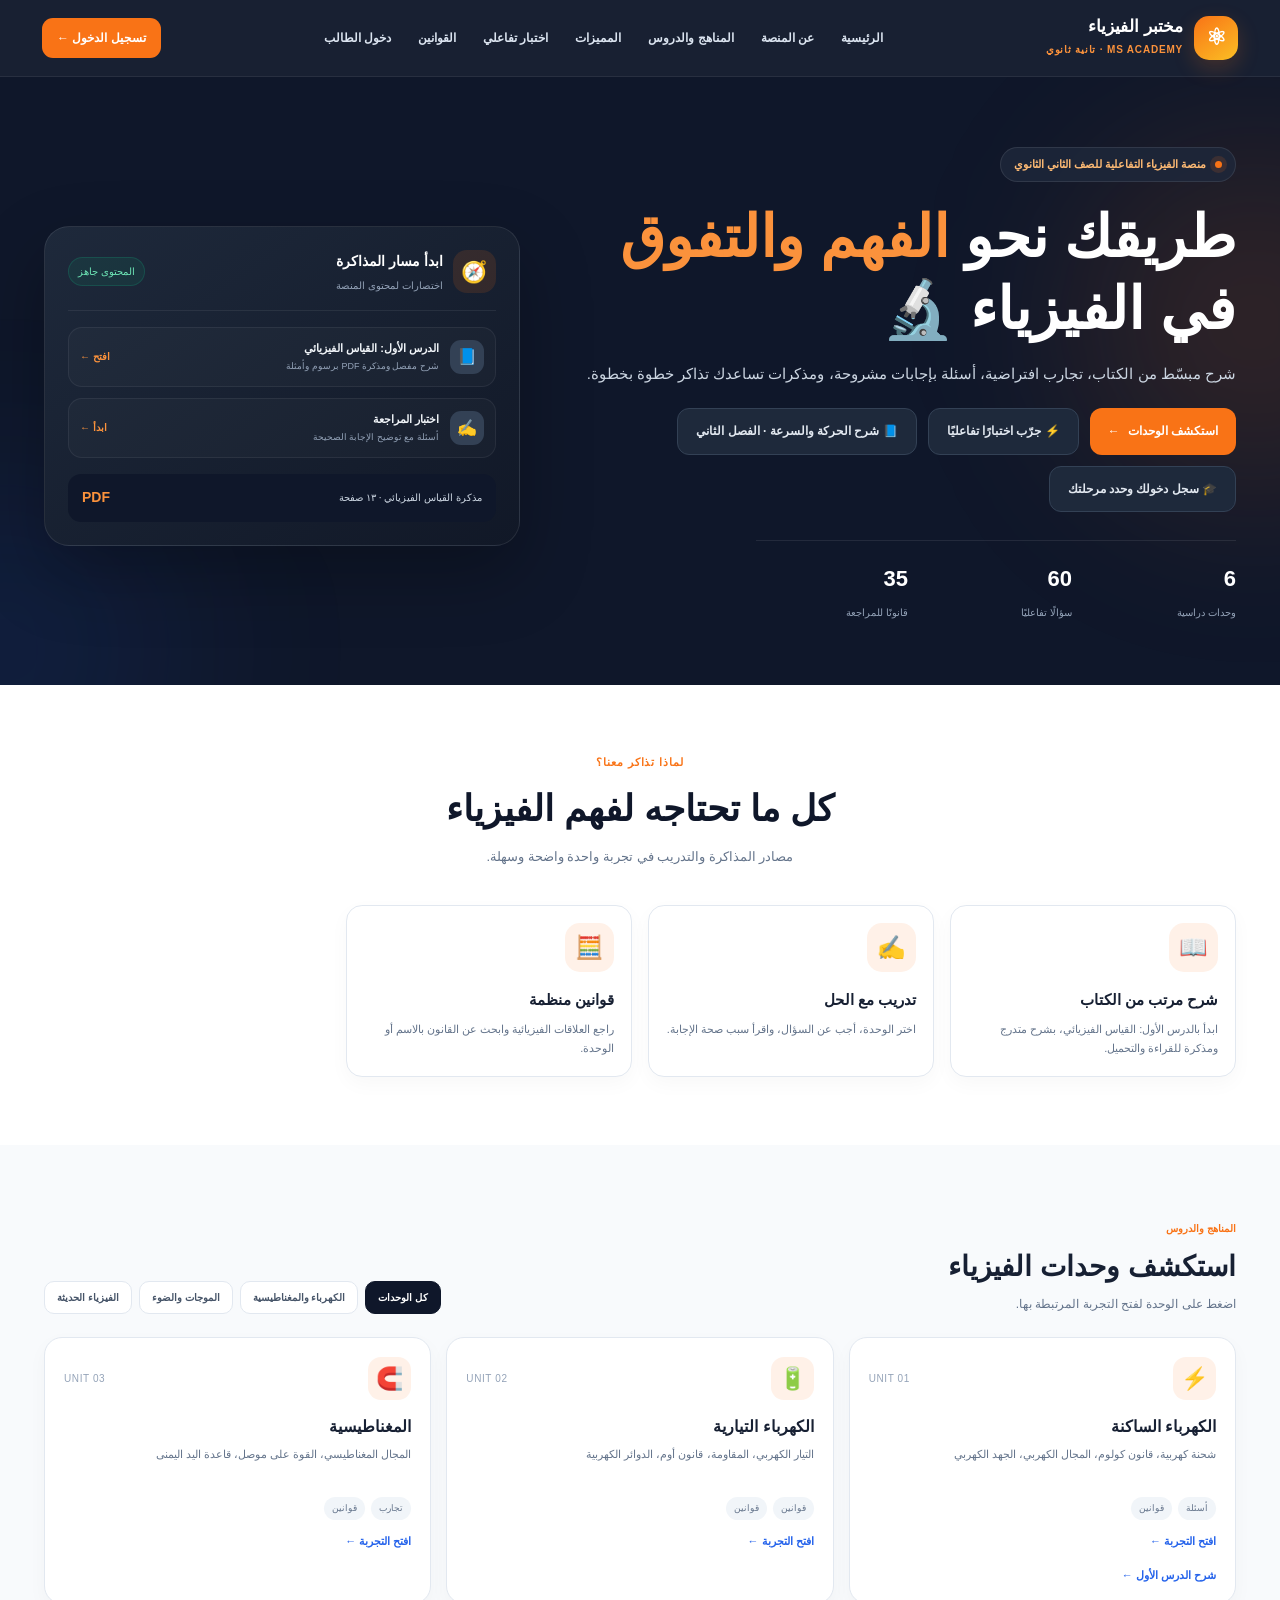
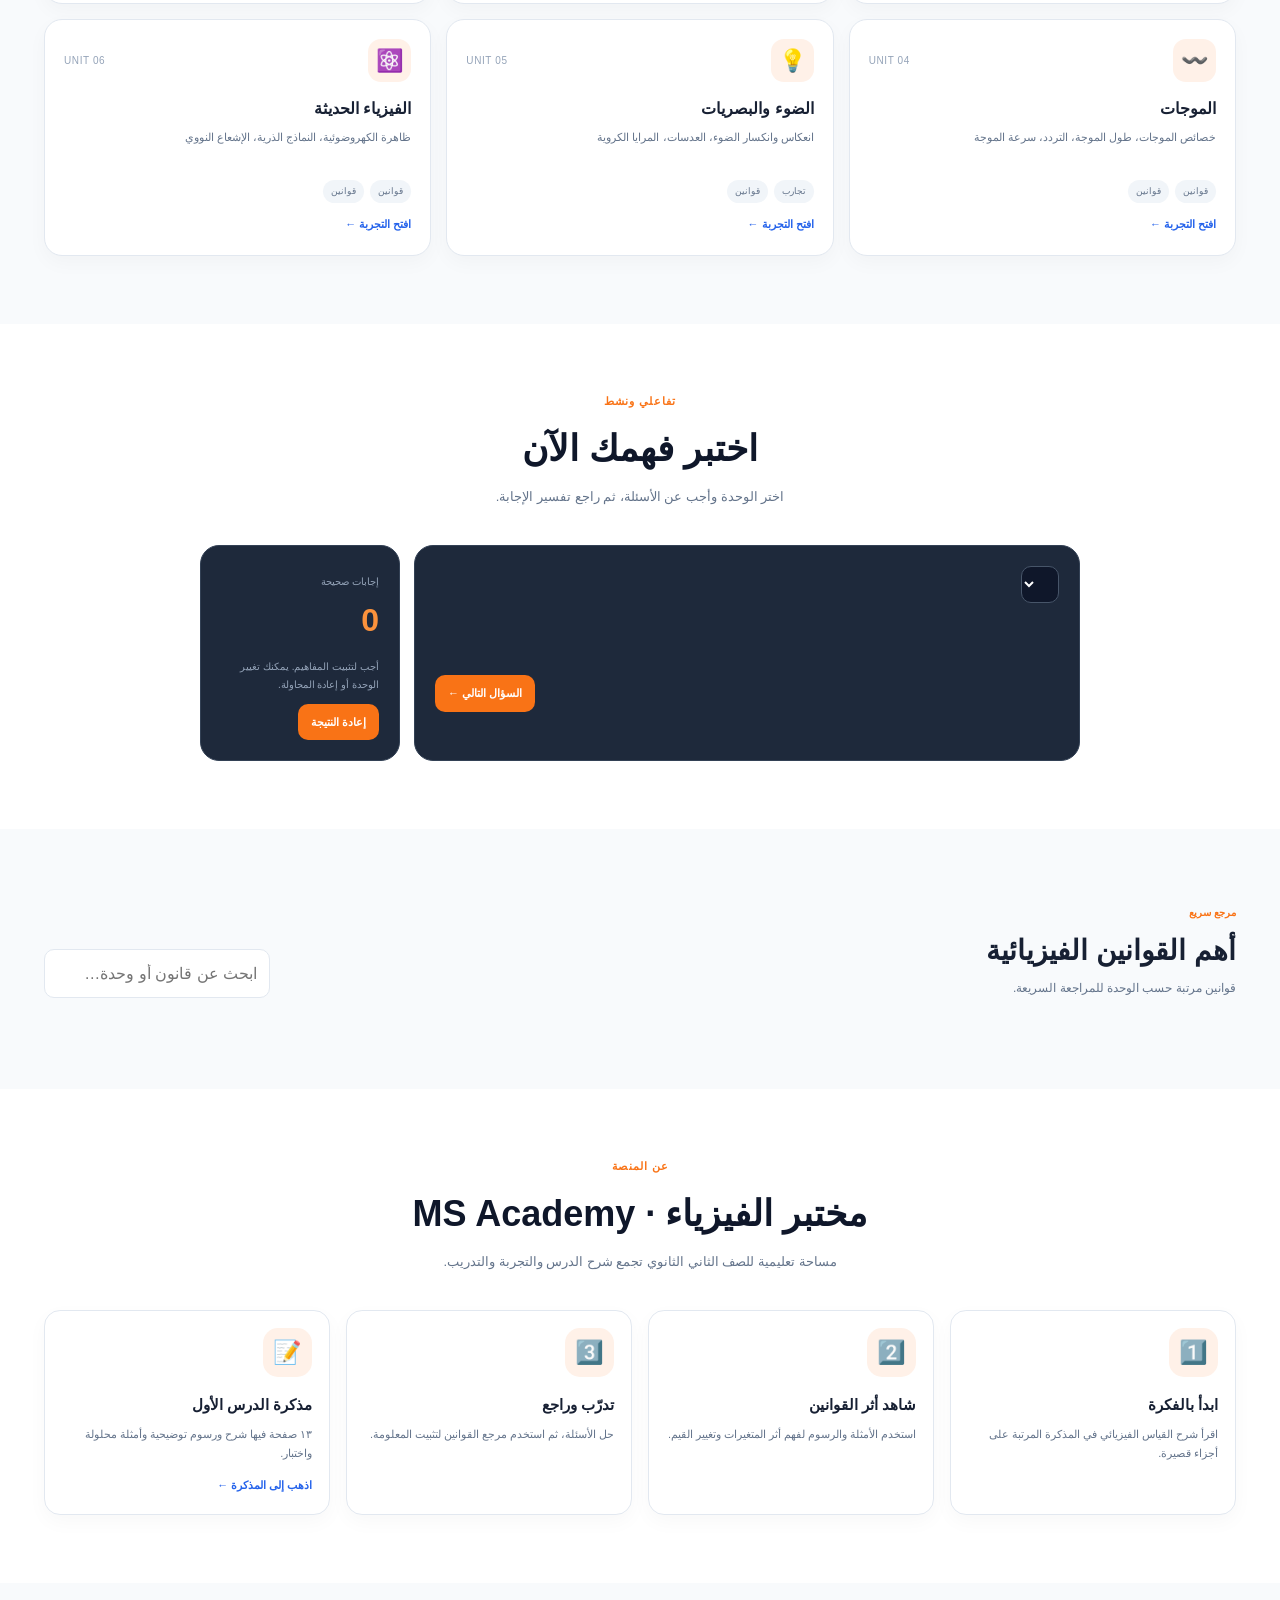
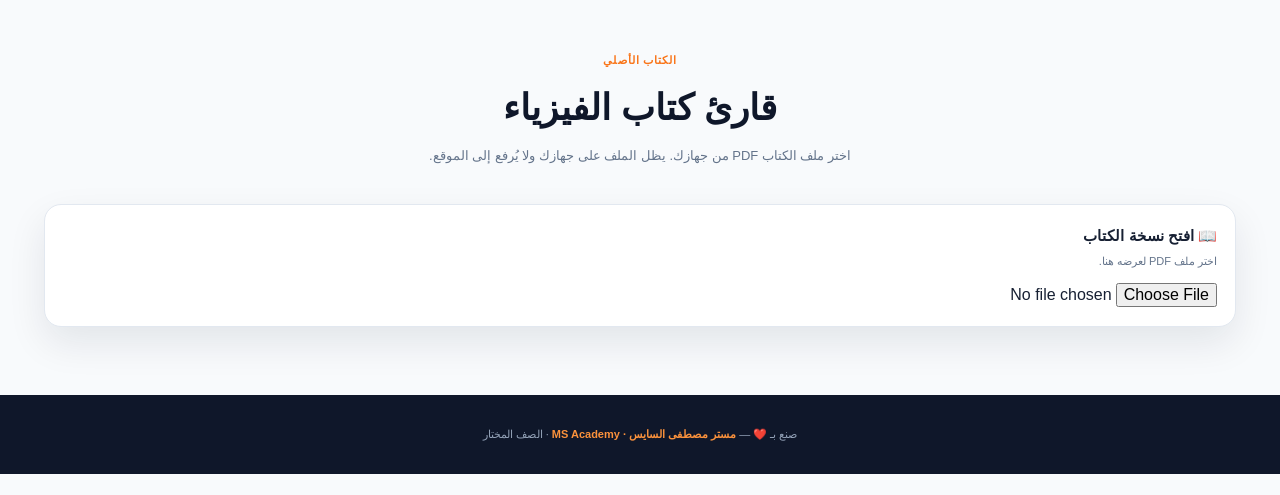
==== commit 1a79b4c1: "Integrate login with original physics design" ====
--- a/index.html
+++ b/index.html
@@ -2,8 +2,8 @@
 <html lang="ar" dir="rtl"><head><meta charset="utf-8"><meta name="viewport" content="width=device-width,initial-scale=1"><meta name="theme-color" content="#0f172a"><meta name="description" content="مختبر الفيزياء للصف الثاني الثانوي مع مستر مصطفى السايس: دروس، تجارب افتراضية، أسئلة وقوانين."><title>مختبر الفيزياء | MS Academy</title><link rel="preconnect" href="https://fonts.googleapis.com"><link rel="preconnect" href="https://fonts.gstatic.com" crossorigin><link href="https://fonts.googleapis.com/css2?family=Cairo:wght@400;500;600;700;800;900&display=swap" rel="stylesheet">
 <meta http-equiv="Content-Security-Policy" content="default-src 'self'; script-src 'self'; style-src 'self' https://fonts.googleapis.com; font-src 'self' https://fonts.gstatic.com; img-src 'self' data:; frame-src 'self' blob:; object-src 'none'; base-uri 'self'; form-action 'self'"><link rel="stylesheet" href="styles.css"></head>
 <body><a class="skiplink" href="#main">انتقل إلى المحتوى</a>
-<header class="top"><nav class="nav"><a class="brand" href="#hero"><span class="brandicon">⚛</span><span><h1>مختبر الفيزياء</h1><small>MS Academy · تانية ثانوي</small></span></a><button class="menu" id="menubtn" aria-label="فتح القائمة">☰</button><div class="links" id="links"><a href="#hero">الرئيسية</a><a href="#about">عن المنصة</a><a href="#chapters">المناهج والدروس</a><a href="#features">المميزات</a><a href="#quiz">اختبار تفاعلي</a><a href="#formulas">القوانين</a></div><a class="navcta" href="lesson1.html">ابدأ الدرس الأول ←</a></nav></header>
-<section class="hero" id="hero"><div class="container"><div class="hero-grid"><div class="hero-copy"><span class="eyebrow-pill"><i></i> منصة الفيزياء التفاعلية للصف الثاني الثانوي</span><h2>طريقك نحو <span>الفهم والتفوق</span> في الفيزياء 🔬</h2><p>شرح مبسّط من الكتاب، تجارب افتراضية، أسئلة بإجابات مشروحة، ومذكرات تساعدك تذاكر خطوة بخطوة.</p><div class="actions"><a class="btn" href="#chapters">استكشف الوحدات <span>←</span></a><a class="btn secondary" href="#quiz">⚡ جرّب اختبارًا تفاعليًا</a><a class="btn secondary" href="lesson2.html">📘 شرح الحركة والسرعة · الفصل الثاني</a></div><div class="hero-stats"><div class="hero-stat"><strong>6</strong><span>وحدات دراسية</span></div><div class="hero-stat"><strong>60</strong><span>سؤالًا تفاعليًا</span></div><div class="hero-stat"><strong>35</strong><span>قانونًا للمراجعة</span></div></div></div><aside class="path-card"><div class="path-head"><div class="path-brand"><span class="path-icon">🧭</span><div><h3>ابدأ مسار المذاكرة</h3><p>اختصارات لمحتوى المنصة</p></div></div><span class="ready">المحتوى جاهز</span></div><div class="path-list"><a class="path-row" href="lesson1.html"><span class="path-row-icon">📘</span><span><b>الدرس الأول: القياس الفيزيائي</b><small>شرح مفصل ومذكرة PDF برسوم وأمثلة</small></span><span class="path-link">افتح ←</span></a><a class="path-row" href="#quiz"><span class="path-row-icon">✍️</span><span><b>اختبار المراجعة</b><small>أسئلة مع توضيح الإجابة الصحيحة</small></span><span class="path-link">ابدأ ←</span></a></div><div class="path-bottom"><span>مذكرة القياس الفيزيائي · ١٣ صفحة</span><strong>PDF</strong></div></aside></div></div></section>
+<header class="top"><nav class="nav"><a class="brand" href="#hero"><span class="brandicon">⚛</span><span><h1>مختبر الفيزياء</h1><small>MS Academy · تانية ثانوي</small></span></a><button class="menu" id="menubtn" aria-label="فتح القائمة">☰</button><div class="links" id="links"><a href="#hero">الرئيسية</a><a href="#about">عن المنصة</a><a href="#chapters">المناهج والدروس</a><a href="#features">المميزات</a><a href="#quiz">اختبار تفاعلي</a><a href="#formulas">القوانين</a><a href="login.html">دخول الطالب</a></div><a class="navcta" href="login.html">تسجيل الدخول ←</a></nav></header>
+<section class="hero" id="hero"><div class="container"><div class="hero-grid"><div class="hero-copy"><span class="eyebrow-pill"><i></i> منصة الفيزياء التفاعلية للصف الثاني الثانوي</span><h2>طريقك نحو <span>الفهم والتفوق</span> في الفيزياء 🔬</h2><p>شرح مبسّط من الكتاب، تجارب افتراضية، أسئلة بإجابات مشروحة، ومذكرات تساعدك تذاكر خطوة بخطوة.</p><div class="actions"><a class="btn" href="#chapters">استكشف الوحدات <span>←</span></a><a class="btn secondary" href="#quiz">⚡ جرّب اختبارًا تفاعليًا</a><a class="btn secondary" href="lesson2.html">📘 شرح الحركة والسرعة · الفصل الثاني</a><a class="btn secondary" href="login.html">🎓 سجل دخولك وحدد مرحلتك</a></div><div class="hero-stats"><div class="hero-stat"><strong>6</strong><span>وحدات دراسية</span></div><div class="hero-stat"><strong>60</strong><span>سؤالًا تفاعليًا</span></div><div class="hero-stat"><strong>35</strong><span>قانونًا للمراجعة</span></div></div></div><aside class="path-card"><div class="path-head"><div class="path-brand"><span class="path-icon">🧭</span><div><h3>ابدأ مسار المذاكرة</h3><p>اختصارات لمحتوى المنصة</p></div></div><span class="ready">المحتوى جاهز</span></div><div class="path-list"><a class="path-row" href="lesson1.html"><span class="path-row-icon">📘</span><span><b>الدرس الأول: القياس الفيزيائي</b><small>شرح مفصل ومذكرة PDF برسوم وأمثلة</small></span><span class="path-link">افتح ←</span></a><a class="path-row" href="#quiz"><span class="path-row-icon">✍️</span><span><b>اختبار المراجعة</b><small>أسئلة مع توضيح الإجابة الصحيحة</small></span><span class="path-link">ابدأ ←</span></a></div><div class="path-bottom"><span>مذكرة القياس الفيزيائي · ١٣ صفحة</span><strong>PDF</strong></div></aside></div></div></section>
 <main id="main">
 <section class="section white" id="features"><div class="container"><div class="section-heading"><span class="tag">لماذا تذاكر معنا؟</span><h2>كل ما تحتاجه لفهم الفيزياء</h2><p>مصادر المذاكرة والتدريب في تجربة واحدة واضحة وسهلة.</p></div><div class="feature-grid"><article class="feature"><span class="feature-icon">📖</span><h3>شرح مرتب من الكتاب</h3><p>ابدأ بالدرس الأول: القياس الفيزيائي، بشرح متدرج ومذكرة للقراءة والتحميل.</p></article><article class="feature"><span class="feature-icon">✍️</span><h3>تدريب مع الحل</h3><p>اختر الوحدة، أجب عن السؤال، واقرأ سبب صحة الإجابة.</p></article><article class="feature"><span class="feature-icon">🧮</span><h3>قوانين منظمة</h3><p>راجع العلاقات الفيزيائية وابحث عن القانون بالاسم أو الوحدة.</p></article></div></div></section>
 <section class="section light" id="chapters"><div class="container"><div class="course-head"><div><span class="tile-eyebrow tile-eyebrow-accent">المناهج والدروس</span><h2>استكشف وحدات الفيزياء</h2><p>اضغط على الوحدة لفتح التجربة المرتبطة بها.</p></div><div class="filters" id="course-filters"><button class="filter-btn active" data-filter="all">كل الوحدات</button><button class="filter-btn" data-filter="electric">الكهرباء والمغناطيسية</button><button class="filter-btn" data-filter="waves">الموجات والضوء</button><button class="filter-btn" data-filter="modern">الفيزياء الحديثة</button></div></div><div class="unitgrid" id="unitgrid"></div></div></section>
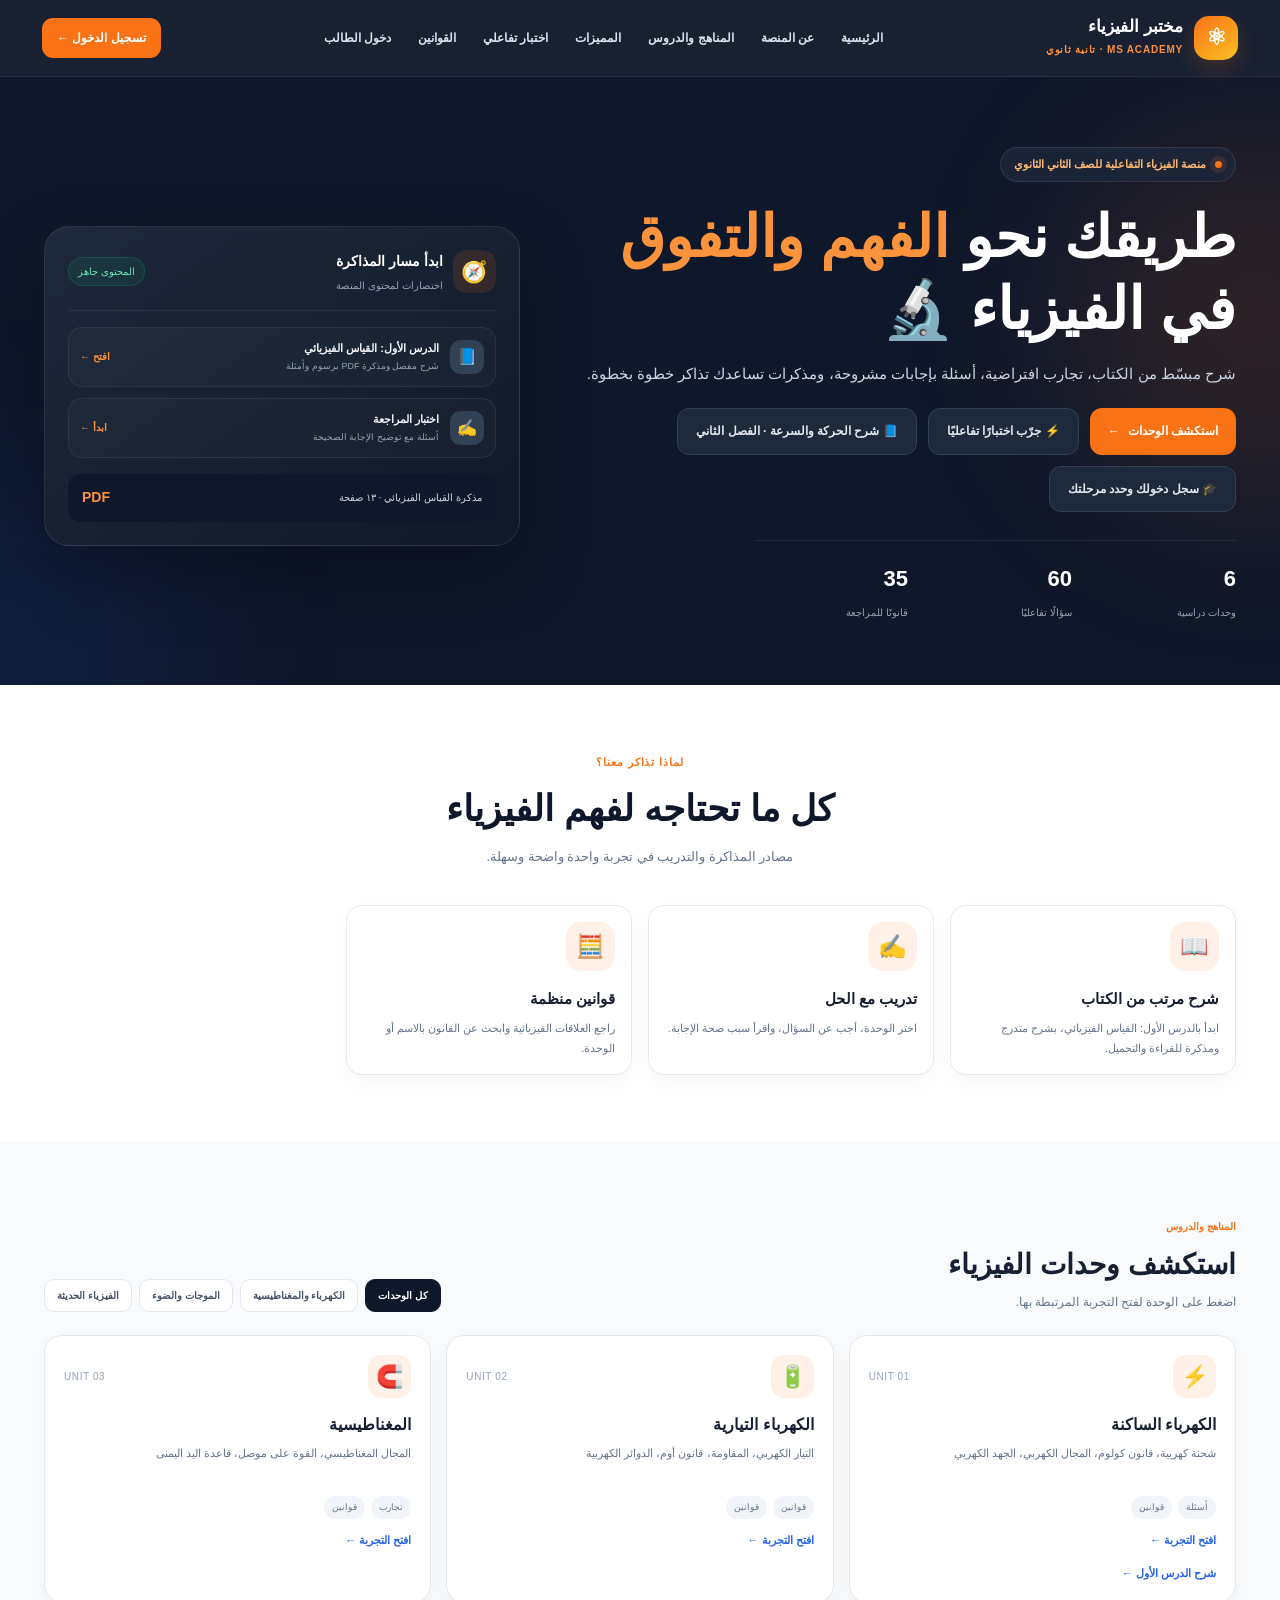
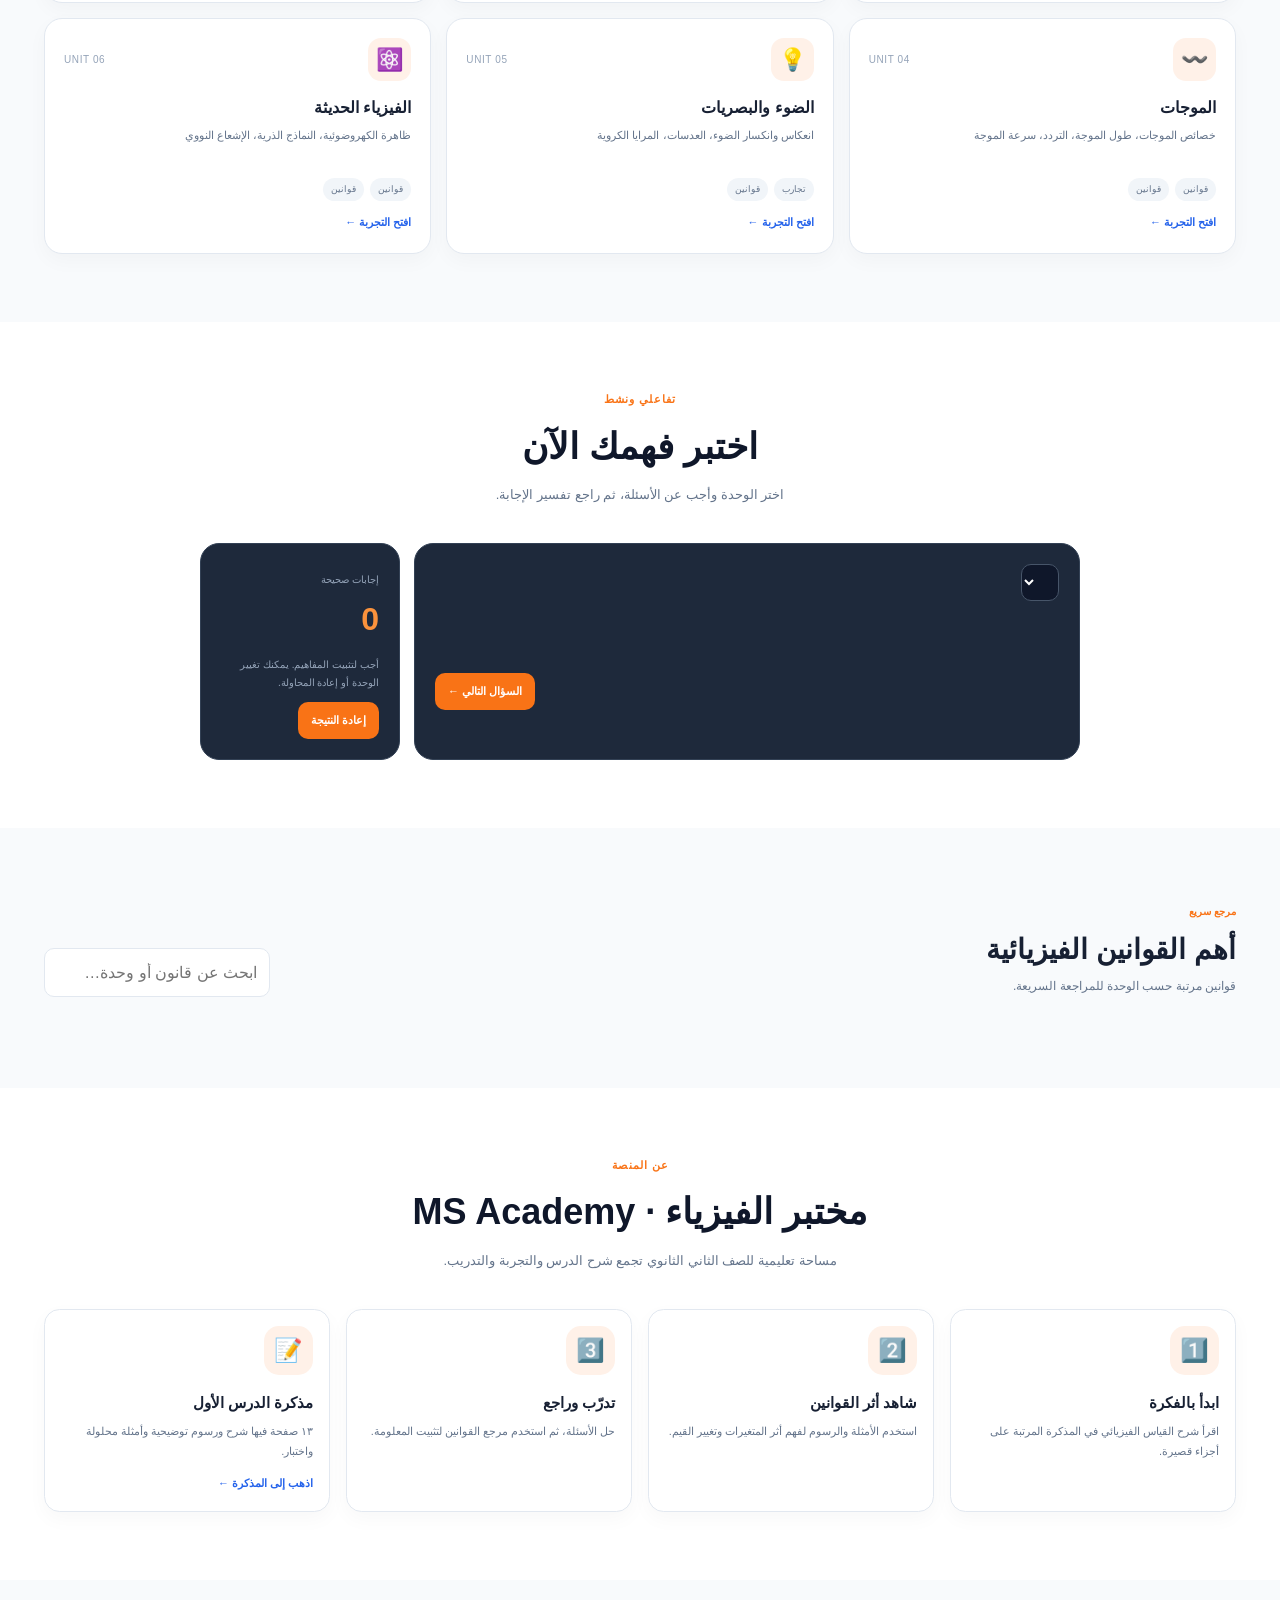
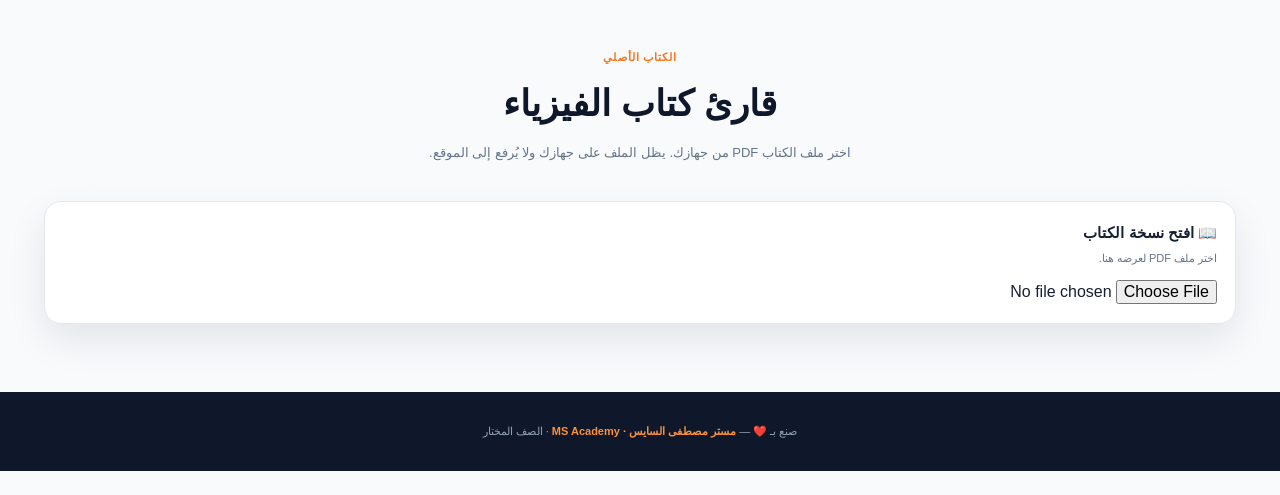
==== commit 286eae84: "Link original platform navigation to account dashboard" ====
--- a/index.html
+++ b/index.html
@@ -28,6 +28,6 @@
   </section>
 </div>
 <footer class="footer">صنع بـ <span class="footer-heart">❤️</span> — <b>مستر مصطفى السايس · MS Academy</b> · <span class="grade-label">الصف المختار</span></footer>
-<script src="app.js" defer></script></body></html>
+<script src="app.js" defer></script><script src="session-nav.js" defer></script></body></html>
 
 
